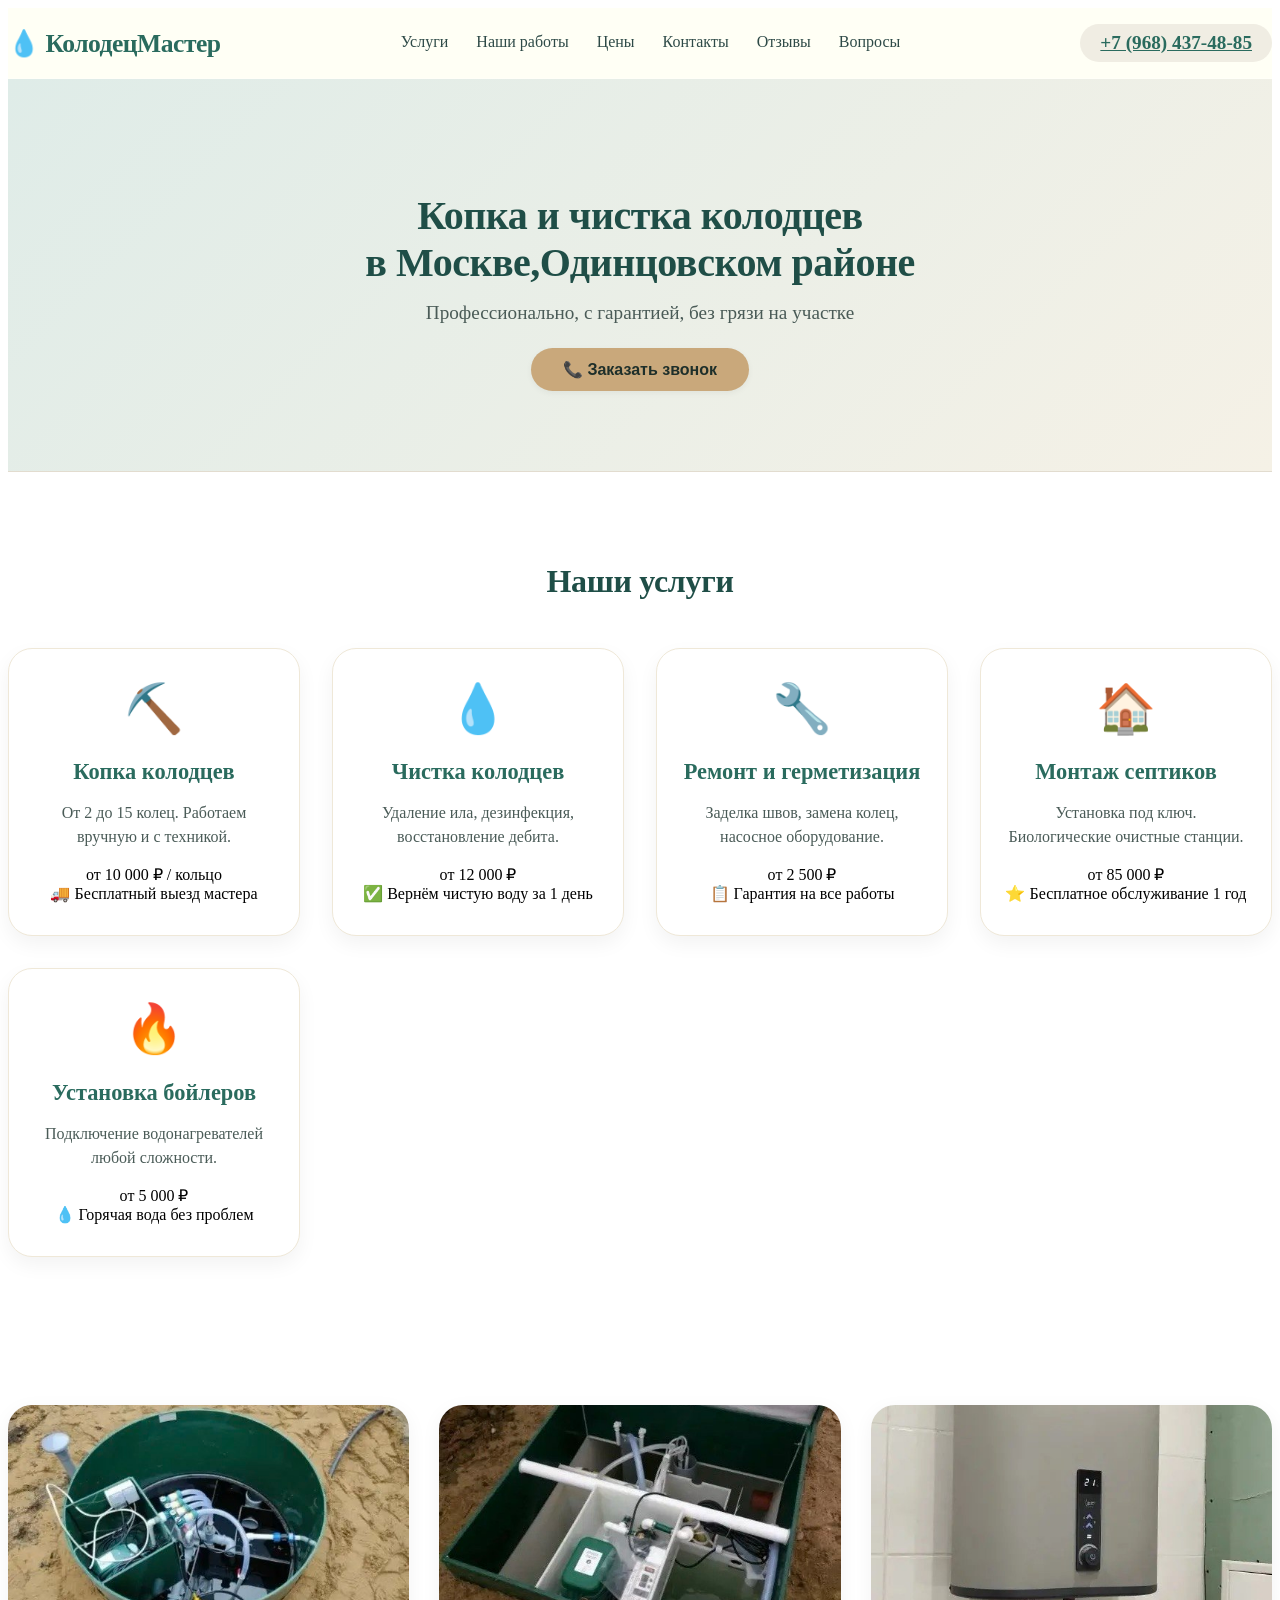
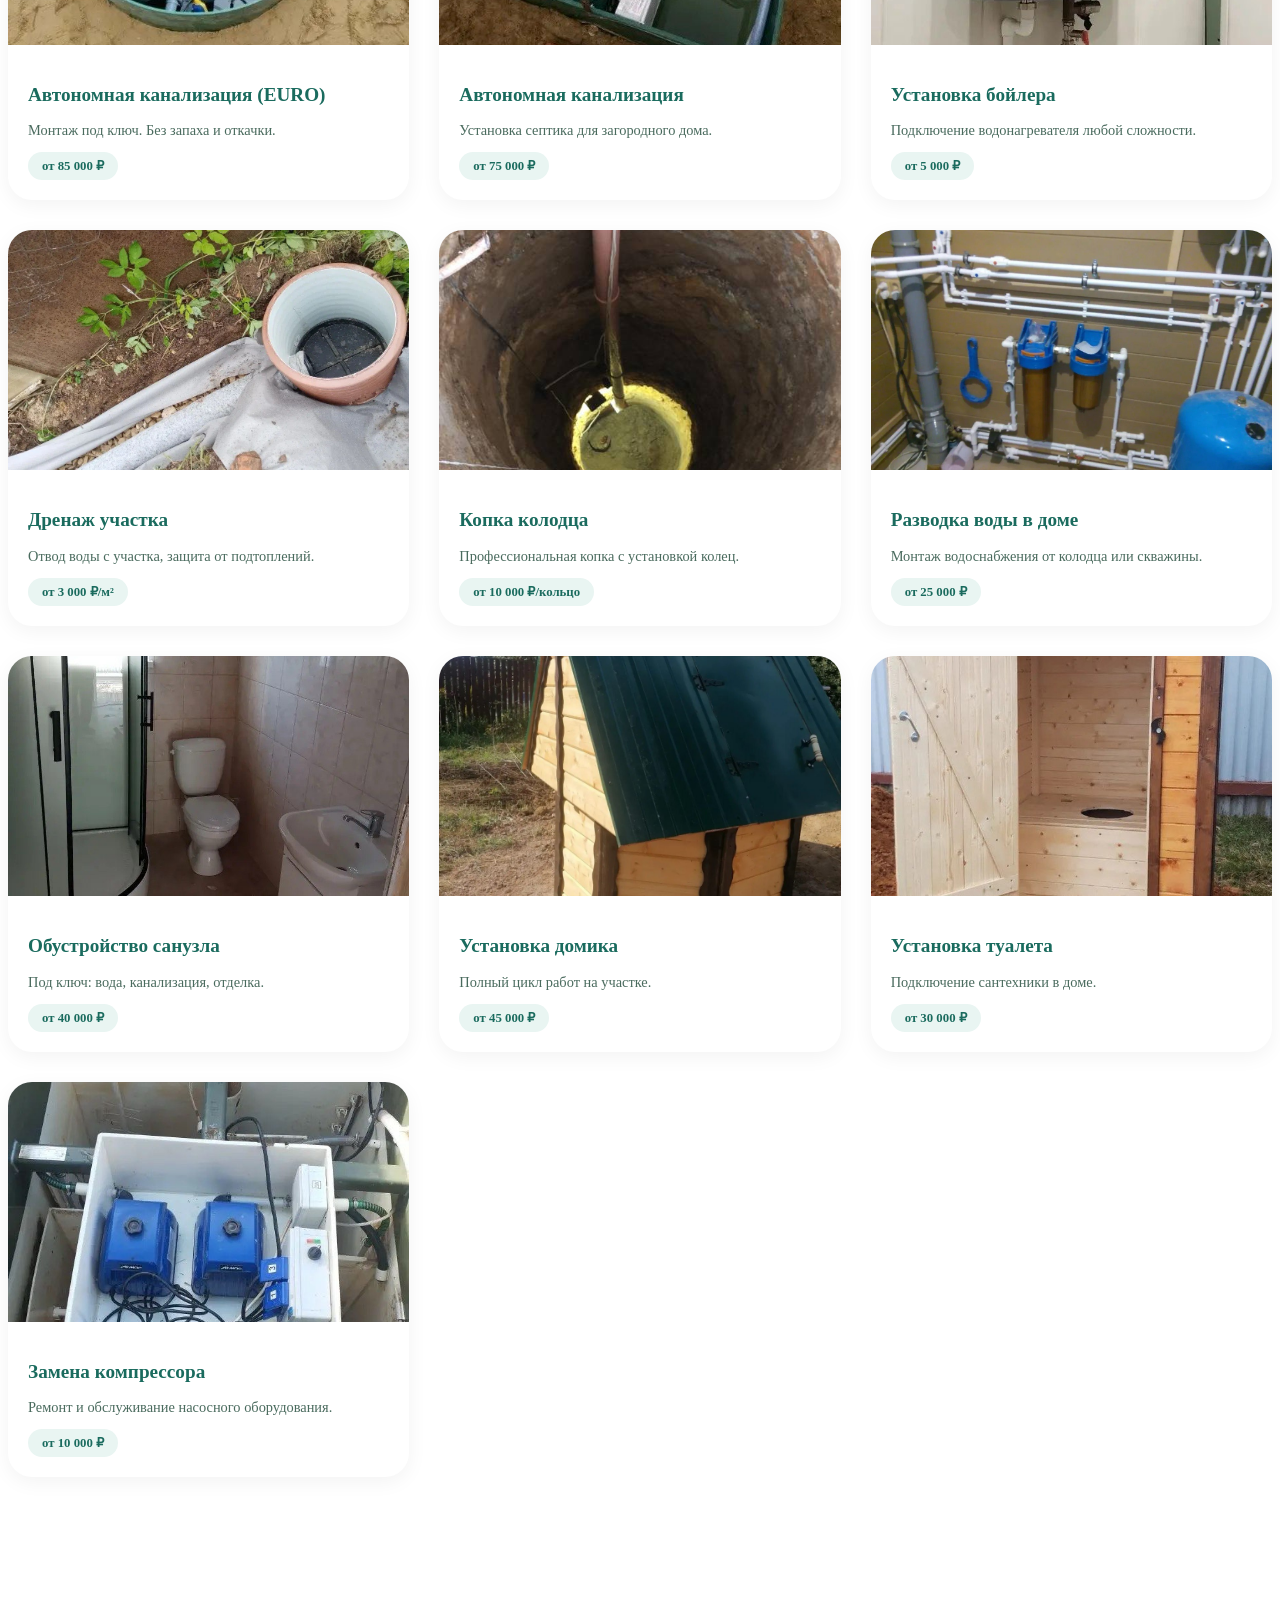
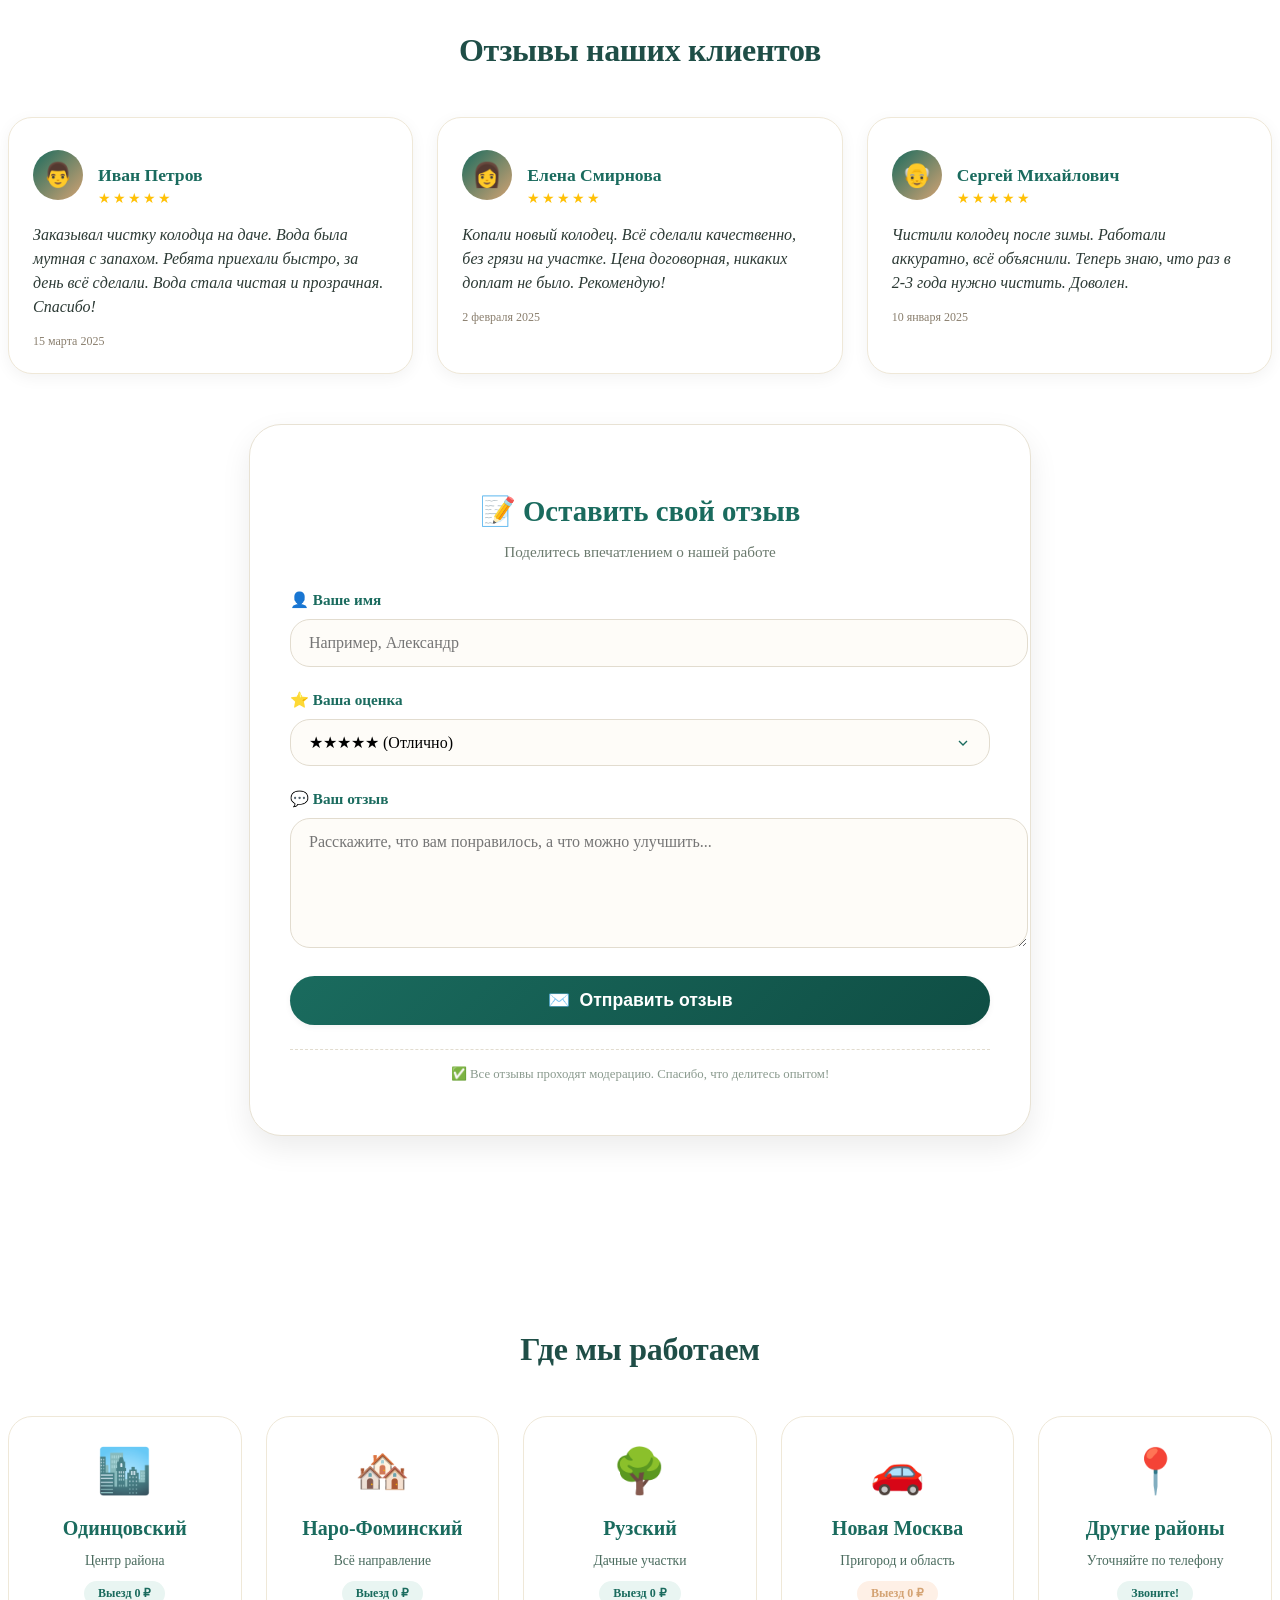
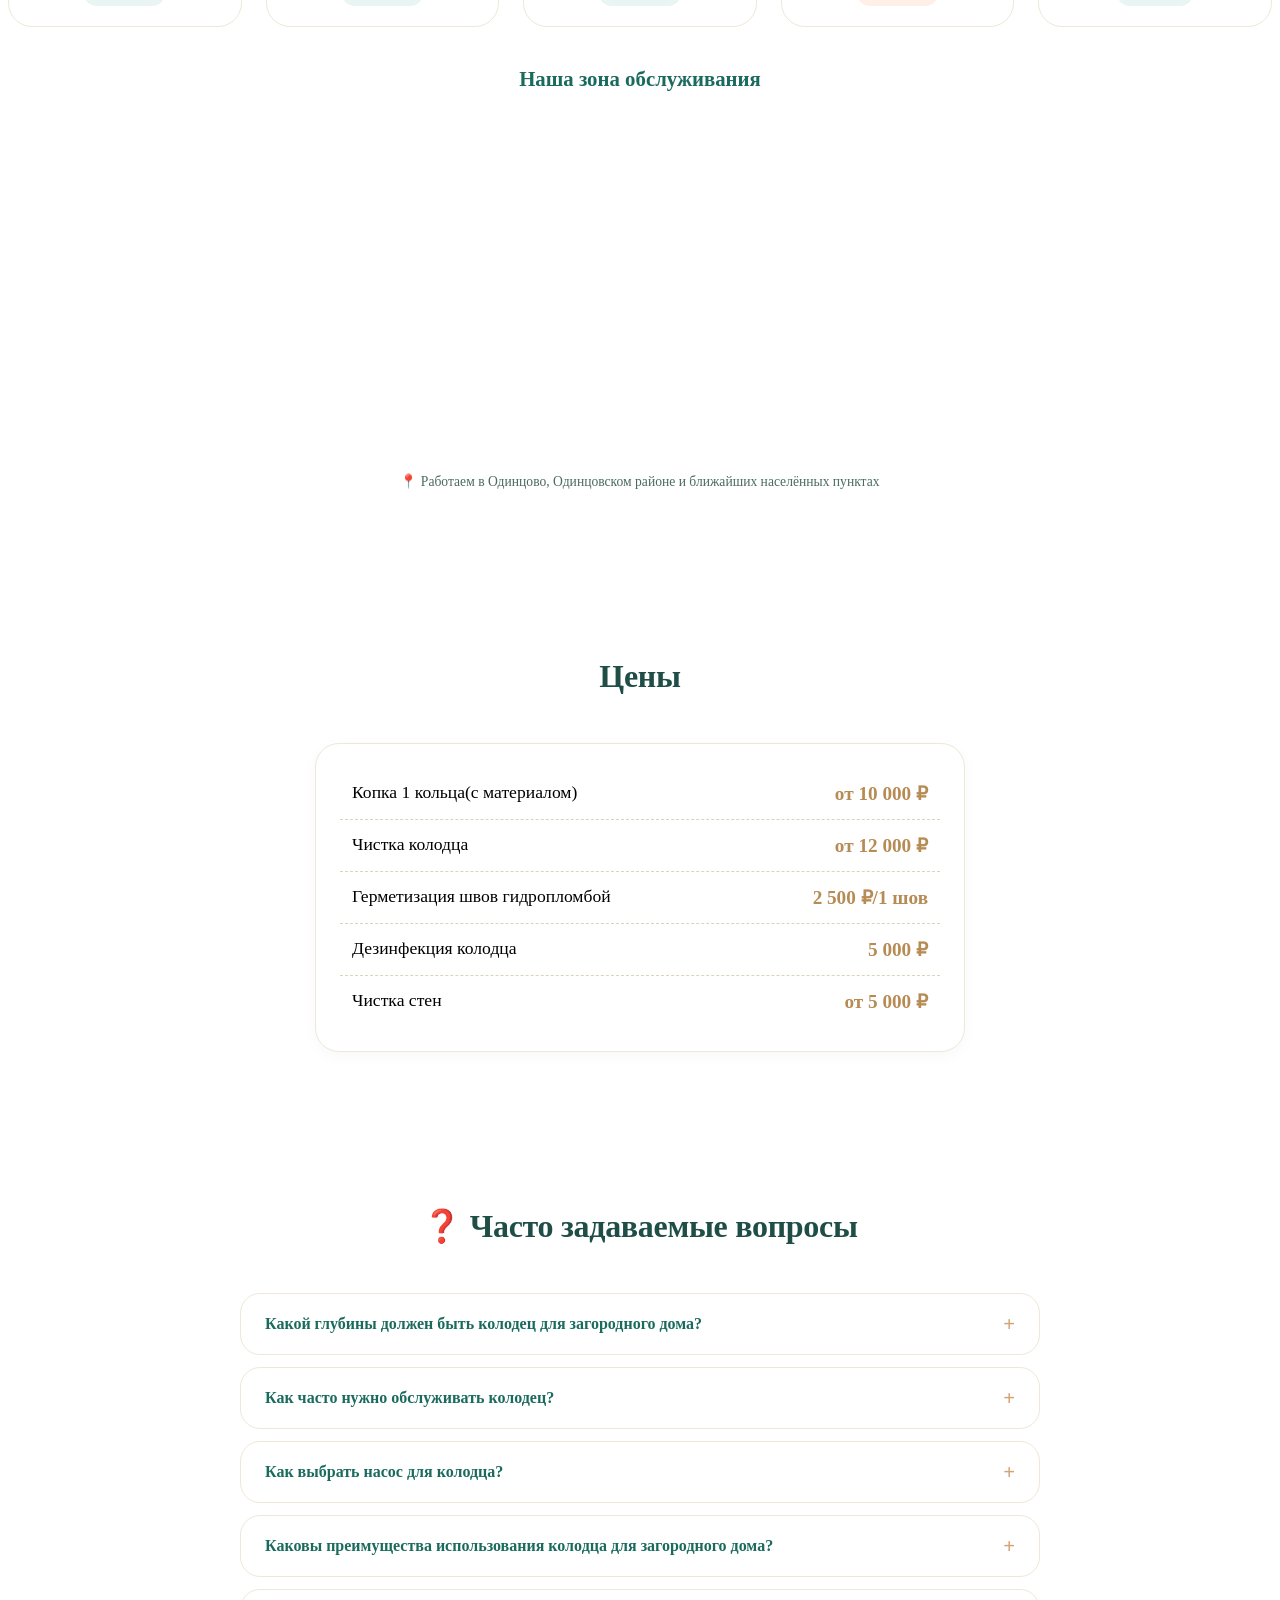
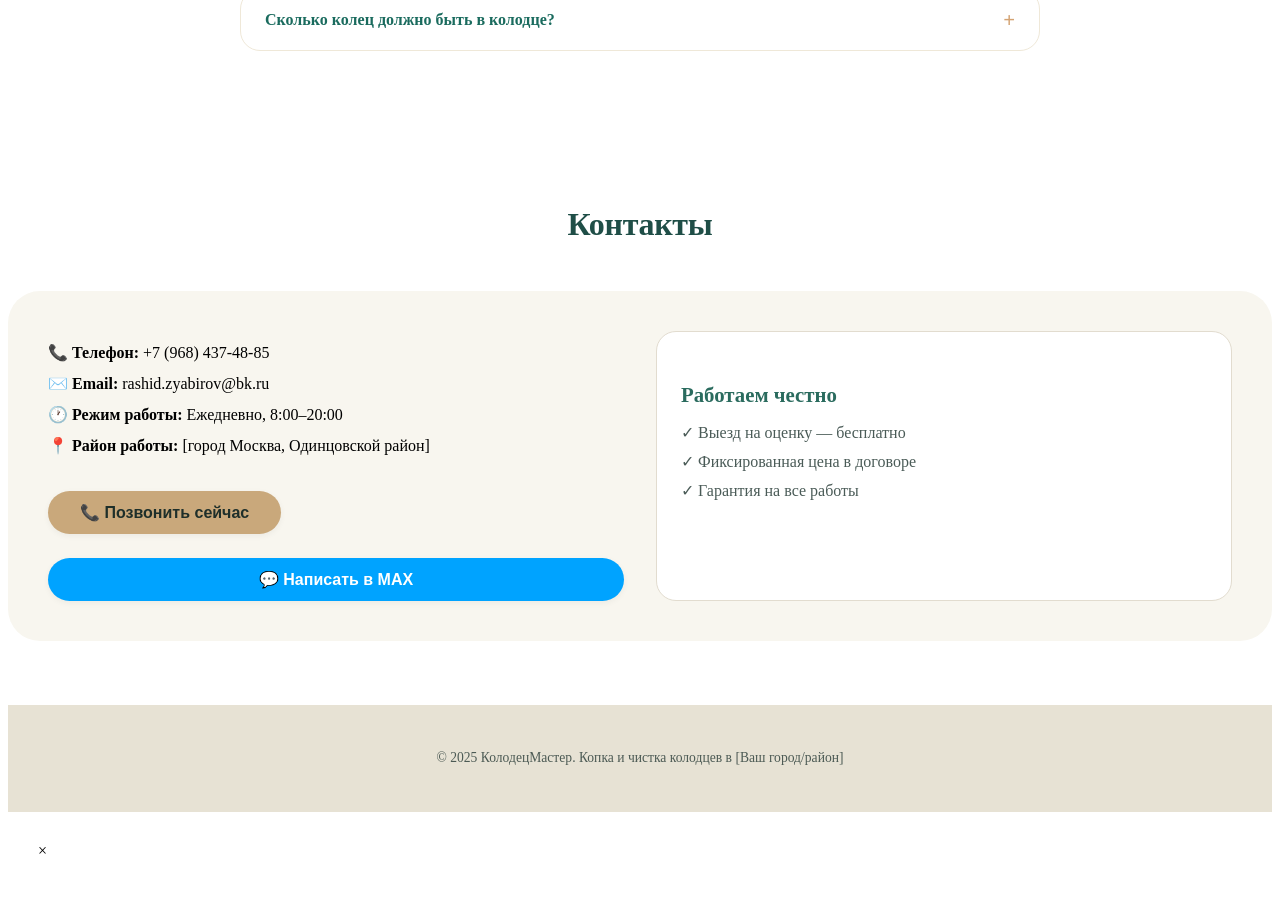
==== index.html @ cad8496d "Update index.html" ====
<!DOCTYPE html>
<html lang="ru">
<head>
    <meta charset="UTF-8">
    <meta name="viewport" content="width=device-width, initial-scale=1.0, maximum-scale=5.0, user-scalable=yes">
    <title>Копка и чистка колодцев | Профессионально</title>
    <link rel="stylesheet" href="style.css">
</head>
<body>
    <header>
        <div class="container">
            <div class="logo">💧 КолодецМастер</div>
            <nav>
                <a href="#services">Услуги</a>
                <a href="#photo-gallery">Наши работы</a>
                <a href="#prices">Цены</a>
                <a href="#contacts">Контакты</a>
                <a href="#reviews">Отзывы</a>
                <a href="#faq">Вопросы</a>
            </nav>
           <a href="tel:+79684374885" class="phone">+7 (968) 437-48-85</a>
        </div>
    </header>

    <section class="hero">
        <div class="container">
            <h1>Копка и чистка колодцев <br>в Москве,Одинцовском районе</h1>
            <p>Профессионально, с гарантией, без грязи на участке</p>
            <button class="btn" onclick="callNow()">📞 Заказать звонок</button>
        </div>
    </section>

    <section id="services">
        <div class="container">
            <h2>Наши услуги</h2>
                       <div class="services-grid">
                <div class="service-card">
                    <div class="service-icon">⛏️</div>
                    <h3>Копка колодцев</h3>
                    <p>От 2 до 15 колец. Работаем вручную и с техникой.</p>
                    <div class="service-price">от 10 000 ₽ / кольцо</div>
                    <div class="service-feature">🚚 Бесплатный выезд мастера</div>
                </div>
                <div class="service-card">
                    <div class="service-icon">💧</div>
                    <h3>Чистка колодцев</h3>
                    <p>Удаление ила, дезинфекция, восстановление дебита.</p>
                    <div class="service-price">от 12 000 ₽</div>
                    <div class="service-feature">✅ Вернём чистую воду за 1 день</div>
                </div>
                <div class="service-card">
                    <div class="service-icon">🔧</div>
                    <h3>Ремонт и герметизация</h3>
                    <p>Заделка швов, замена колец, насосное оборудование.</p>
                    <div class="service-price">от 2 500 ₽</div>
                    <div class="service-feature">📋 Гарантия на все работы</div>
                </div>
                <div class="service-card">
                    <div class="service-icon">🏠</div>
                    <h3>Монтаж септиков</h3>
                    <p>Установка под ключ. Биологические очистные станции.</p>
                    <div class="service-price">от 85 000 ₽</div>
                    <div class="service-feature">⭐ Бесплатное обслуживание 1 год</div>
                </div>
                <div class="service-card">
                    <div class="service-icon">🔥</div>
                    <h3>Установка бойлеров</h3>
                    <p>Подключение водонагревателей любой сложности.</p>
                    <div class="service-price">от 5 000 ₽</div>
                    <div class="service-feature">💧 Горячая вода без проблем</div>
                </div>
            </div>
    </section>
          <section id="photo-gallery">
                      <div class="photo-gallery">
                <div class="photo-card">
                    <div class="photo-img">
                        <img src="avtkaneuro.jpg" alt="Автономная канализация">
                    </div>
                    <div class="photo-desc">
                        <h3>Автономная канализация (EURO)</h3>
                        <p>Монтаж под ключ. Без запаха и откачки.</p>
                        <span class="photo-price">от 85 000 ₽</span>
                    </div>
                </div>
                <div class="photo-card">
                    <div class="photo-img">
                        <img src="avtonomnayakanal.jpg" alt="Автономная канализация">
                    </div>
                    <div class="photo-desc">
                        <h3>Автономная канализация</h3>
                        <p>Установка септика для загородного дома.</p>
                        <span class="photo-price">от 75 000 ₽</span>
                    </div>
                </div>
                <div class="photo-card">
                    <div class="photo-img">
                        <img src="boiler.jpg" alt="Установка бойлера">
                    </div>
                    <div class="photo-desc">
                        <h3>Установка бойлера</h3>
                        <p>Подключение водонагревателя любой сложности.</p>
                        <span class="photo-price">от 5 000 ₽</span>
                    </div>
                </div>
                <div class="photo-card">
                    <div class="photo-img">
                        <img src="drizhsisuch.jpg" alt="Дренаж участка">
                    </div>
                    <div class="photo-desc">
                        <h3>Дренаж участка</h3>
                        <p>Отвод воды с участка, защита от подтоплений.</p>
                        <span class="photo-price">от 3 000 ₽/м²</span>
                    </div>
                </div>
                <div class="photo-card">
                    <div class="photo-img">
                        <img src="kopkakol.jpg" alt="Копка колодца">
                    </div>
                    <div class="photo-desc">
                        <h3>Копка колодца</h3>
                        <p>Профессиональная копка с установкой колец.</p>
                        <span class="photo-price">от 10 000 ₽/кольцо</span>
                    </div>
                </div>
                <div class="photo-card">
                    <div class="photo-img">
                        <img src="razvodka.jpg" alt="Разводка воды в доме">
                    </div>
                    <div class="photo-desc">
                        <h3>Разводка воды в доме</h3>
                        <p>Монтаж водоснабжения от колодца или скважины.</p>
                        <span class="photo-price">от 25 000 ₽</span>
                    </div>
                </div>
                <div class="photo-card">
                    <div class="photo-img">
                        <img src="sanuzel.jpg" alt="Обустройство санузла">
                    </div>
                    <div class="photo-desc">
                        <h3>Обустройство санузла</h3>
                        <p>Под ключ: вода, канализация, отделка.</p>
                        <span class="photo-price">от 40 000 ₽</span>
                    </div>
                </div>
                <div class="photo-card">
                    <div class="photo-img">
                        <img src="ustdostdomkol.jpg" alt="Установка домика">
                    </div>
                    <div class="photo-desc">
                        <h3>Установка домика</h3>
                        <p>Полный цикл работ на участке.</p>
                        <span class="photo-price">от 45 000 ₽</span>
                    </div>
                </div>
                <div class="photo-card">
                    <div class="photo-img">
                        <img src="ustonovkatul.jpg" alt="Установка туалета">
                    </div>
                    <div class="photo-desc">
                        <h3>Установка туалета</h3>
                        <p>Подключение сантехники в доме.</p>
                        <span class="photo-price">от 30 000 ₽</span>
                    </div>
                </div>
                <div class="photo-card">
                    <div class="photo-img">
                        <img src="zamenakomp.jpg" alt="Замена компрессора">
                    </div>
                    <div class="photo-desc">
                        <h3>Замена компрессора</h3>
                        <p>Ремонт и обслуживание насосного оборудования.</p>
                        <span class="photo-price">от 10 000 ₽</span>
                    </div>
                </div>
            </div>
        </section>
        <section id="reviews">
        <div class="container">
            <h2>Отзывы наших клиентов</h2>
            
            <!-- Список отзывов -->
            <div class="reviews-grid" id="reviewsList">
                <!-- Примеры отзывов (можно удалить или оставить) -->
                <div class="review-card">
                    <div class="review-header">
                        <div class="review-avatar">👨</div>
                        <div class="review-info">
                            <h4>Иван Петров</h4>
                            <div class="review-rating">★★★★★</div>
                        </div>
                    </div>
                    <p class="review-text">Заказывал чистку колодца на даче. Вода была мутная с запахом. Ребята приехали быстро, за день всё сделали. Вода стала чистая и прозрачная. Спасибо!</p>
                    <span class="review-date">15 марта 2025</span>
                </div>
                
                <div class="review-card">
                    <div class="review-header">
                        <div class="review-avatar">👩</div>
                        <div class="review-info">
                            <h4>Елена Смирнова</h4>
                            <div class="review-rating">★★★★★</div>
                        </div>
                    </div>
                    <p class="review-text">Копали новый колодец. Всё сделали качественно, без грязи на участке. Цена договорная, никаких доплат не было. Рекомендую!</p>
                    <span class="review-date">2 февраля 2025</span>
                </div>
                
                <div class="review-card">
                    <div class="review-header">
                        <div class="review-avatar">👴</div>
                        <div class="review-info">
                            <h4>Сергей Михайлович</h4>
                            <div class="review-rating">★★★★★</div>
                        </div>
                    </div>
                    <p class="review-text">Чистили колодец после зимы. Работали аккуратно, всё объяснили. Теперь знаю, что раз в 2-3 года нужно чистить. Доволен.</p>
                    <span class="review-date">10 января 2025</span>
                </div>
            </div>
                       <!-- Улучшенная форма отзывов -->
            <div class="review-form-container">
                <h3>📝 Оставить свой отзыв</h3>
                <p class="form-subtitle">Поделитесь впечатлением о нашей работе</p>
                
                <form action="https://formspree.io/f/xykvprkg" method="POST">
                    <input type="hidden" name="_subject" value="Новый отзыв о компании">
                    <input type="hidden" name="_captcha" value="true">
                    
                    <div class="form-group">
                        <label>👤 Ваше имя</label>
                        <input type="text" name="Имя" placeholder="Например, Александр" required>
                    </div>
                    
                    <div class="form-group">
                        <label>⭐ Ваша оценка</label>
                        <div class="rating-select">
                            <select name="Оценка" required>
                                <option value="5">★★★★★ (Отлично)</option>
                                <option value="4">★★★★☆ (Хорошо)</option>
                                <option value="3">★★★☆☆ (Нормально)</option>
                                <option value="2">★★☆☆☆ (Плохо)</option>
                                <option value="1">★☆☆☆☆ (Ужасно)</option>
                            </select>
                        </div>
                    </div>
                    
                    <div class="form-group">
                        <label>💬 Ваш отзыв</label>
                        <textarea name="Отзыв" rows="4" placeholder="Расскажите, что вам понравилось, а что можно улучшить..." required></textarea>
                    </div>
                    
                    <button type="submit" class="btn submit-btn">
                        <span>✉️</span> Отправить отзыв
                    </button>
                </form>
                <p class="review-note">✅ Все отзывы проходят модерацию. Спасибо, что делитесь опытом!</p>
            </div>
    </section>
     <section id="area">
        <div class="container">
            <h2>Где мы работаем</h2>
            <div class="area-grid">
                <div class="area-card">
                    <div class="area-icon">🏙️</div>
                    <h3>Одинцовский</h3>
                    <p>Центр района</p>
                    <span class="area-badge">Выезд 0 ₽</span>
                </div>
                <div class="area-card">
                    <div class="area-icon">🏘️</div>
                    <h3>Наро-Фоминский</h3>
                    <p>Всё направление</p>
                    <span class="area-badge">Выезд 0 ₽</span>
                </div>
                <div class="area-card">
                    <div class="area-icon">🌳</div>
                    <h3>Рузский</h3>
                    <p>Дачные участки</p>
                    <span class="area-badge">Выезд 0 ₽</span>
                </div>
                <div class="area-card">
                    <div class="area-icon">🚗</div>
                    <h3>Новая Москва</h3>
                    <p>Пригород и область</p>
                    <span class="area-badge distance">Выезд 0 ₽</span>
                </div>
                <div class="area-card">
                    <div class="area-icon">📍</div>
                    <h3>Другие районы</h3>
                    <p>Уточняйте по телефону</p>
                    <span class="area-badge">Звоните!</span>
                </div>
            </div>
        </div>
              <div class="map-container">
            <h3 class="map-title">Наша зона обслуживания</h3>
            <div class="map-wrapper">
                <iframe 
                    src="https://yandex.ru/map-widget/v1/?ll=37.2639,55.6789&z=11&pt=37.2639,55.6789,pm2rdm"
                    width="100%" 
                    height="350" 
                    frameborder="0"
                    style="border-radius:20px;">
                </iframe>
            </div>
            <p class="map-note">📍 Работаем в Одинцово, Одинцовском районе и ближайших населённых пунктах</p>
        </div>
    </section>
    <section id="prices">
        <div class="container">
            <h2>Цены</h2>
            <div class="price-list">
                <div class="price-item">Копка 1 кольца(с материалом) <span>от 10 000 ₽</span></div>
                <div class="price-item">Чистка колодца <span>от 12 000 ₽</span></div>
                <div class="price-item">Герметизация швов гидропломбой <span> 2 500 ₽/1 шов</span></div>
                <div class="price-item">Дезинфекция колодца <span> 5 000 ₽</span></div>
                <div class="price-item">Чистка стен <span>от 5 000 ₽</span></div>
            </div>
        </div>
    </section>
        <section id="faq">
        <div class="container">
            <h2>❓ Часто задаваемые вопросы</h2>
            <div class="faq-list">
                <div class="faq-item">
                    <div class="faq-question">
                        <span>Какой глубины должен быть колодец для загородного дома?</span>
                        <span class="faq-toggle">+</span>
                    </div>
                    <div class="faq-answer">
                        <p>Оптимальная глубина колодца для загородного дома — от 8 до 15 бетонных колец. Всё зависит от уровня грунтовых вод в вашем районе. Мастер бесплатно приедет и определит точную глубину.</p>
                    </div>
                </div>
                <div class="faq-item">
                    <div class="faq-question">
                        <span>Как часто нужно обслуживать колодец?</span>
                        <span class="faq-toggle">+</span>
                    </div>
                    <div class="faq-answer">
                        <p>Рекомендуется проводить профилактическую чистку каждые 2-3 года. Но если вода стала мутной или появился неприятный запах — не ждите, вызывайте мастера сразу.</p>
                    </div>
                </div>
                <div class="faq-item">
                    <div class="faq-question">
                        <span>Как выбрать насос для колодца?</span>
                        <span class="faq-toggle">+</span>
                    </div>
                    <div class="faq-answer">
                        <p>Выбор насоса зависит от глубины колодца, расстояния до дома и количества точек водозабора. Мы поможем подобрать оптимальный вариант под ваш бюджет.</p>
                    </div>
                </div>
                <div class="faq-item">
                    <div class="faq-question">
                        <span>Каковы преимущества использования колодца для загородного дома?</span>
                        <span class="faq-toggle">+</span>
                    </div>
                    <div class="faq-answer">
                        <p>Колодец даёт доступ к чистой природной воде, не зависит от центрального водоснабжения, не требует счетчиков и не отключается при авариях на магистралях.</p>
                    </div>
                </div>
                <div class="faq-item">
                    <div class="faq-question">
                        <span>Сколько колец должно быть в колодце?</span>
                        <span class="faq-toggle">+</span>
                    </div>
                    <div class="faq-answer">
                        <p>Количество колец зависит от глубины колодца. Чаще всего устанавливают от 5 до 15 колец. Точное количество определяем после выезда мастера на участок.</p>
                    </div>
                </div>
            </div>
        </div>
    </section>

    <section id="contacts">
        <div class="container">
            <h2>Контакты</h2>
            <div class="contacts-grid">
                <div>
                    <p><strong>📞 Телефон:</strong> +7 (968) 437-48-85</p>
                    <p><strong>✉️ Email:</strong> rashid.zyabirov@bk.ru</p>
                    <p><strong>🕐 Режим работы:</strong> Ежедневно, 8:00–20:00</p>
                    <p><strong>📍 Район работы:</strong> [город Москва, Одинцовской район]</p>
                    <button class="btn" onclick="location.href='tel:+79684374885'">📞 Позвонить сейчас</button>
                  <button class="btn max-btn" onclick="window.open('https://max.ru/u/f9LHodD0cOKrh06BCFjhGMnUNa-4eDgvpVwZsdHexJ_9FWTyZ3ghPgQd-PA', '_blank')">💬 Написать в MAX</button>
                </div>
                <div class="info-card">
                    <h4>Работаем честно</h4>
                    <p>✓ Выезд на оценку — бесплатно</p>
                    <p>✓ Фиксированная цена в договоре</p>
                    <p>✓ Гарантия на все работы</p>
                </div>
            </div>
        </div>
    </section>

    <footer>
        <div class="container">
            <p>© 2025 КолодецМастер. Копка и чистка колодцев в [Ваш город/район]</p>
        </div>
    </footer>

    <script>
        function callNow() {
            alert('Спасибо за заявку! Мы перезвоним вам в течение 15 минут.');
            // Замените на реальный номер:
            // window.location.href = 'tel:+79048543290';
        }
    </script>
        <script>
        // Загрузка отзывов из localStorage при открытии страницы
        function loadReviews() {
            const savedReviews = localStorage.getItem('userReviews');
            if (savedReviews) {
                const reviews = JSON.parse(savedReviews);
                const reviewsGrid = document.getElementById('reviewsList');
                // Добавляем пользовательские отзывы в начало списка
                reviews.forEach(review => {
                    const reviewCard = createReviewCard(review.name, review.rating, review.text, review.date);
                    reviewsGrid.insertBefore(reviewCard, reviewsGrid.firstChild);
                });
            }
        }
        
        // Создание карточки отзыва
        function createReviewCard(name, rating, text, date) {
            const avatars = ['👨', '👩', '👴', '👵', '🧑', '👨‍🦱', '👩‍🦰'];
            const randomAvatar = avatars[Math.floor(Math.random() * avatars.length)];
            const stars = '★'.repeat(rating) + '☆'.repeat(5 - rating);
            
            const card = document.createElement('div');
            card.className = 'review-card';
            card.innerHTML = `
                <div class="review-header">
                    <div class="review-avatar">${randomAvatar}</div>
                    <div class="review-info">
                        <h4>${escapeHtml(name)}</h4>
                        <div class="review-rating">${stars}</div>
                    </div>
                </div>
                <p class="review-text">${escapeHtml(text)}</p>
                <span class="review-date">${date}</span>
            `;
            return card;
        }
        
        // Защита от XSS
        function escapeHtml(str) {
            if (!str) return '';
            return str
                .replace(/&/g, '&amp;')
                .replace(/</g, '&lt;')
                .replace(/>/g, '&gt;')
                .replace(/"/g, '&quot;')
                .replace(/'/g, '&#39;');
        }
        
        // Обработка отправки отзыва
        const reviewForm = document.getElementById('reviewForm');
        if (reviewForm) {
            reviewForm.addEventListener('submit', function(e) {
                e.preventDefault();
                
                const name = document.getElementById('reviewName').value.trim();
                const rating = parseInt(document.getElementById('reviewRating').value);
                const text = document.getElementById('reviewText').value.trim();
                
                if (!name || !text) {
                    alert('Пожалуйста, заполните имя и текст отзыва');
                    return;
                }
                
                const today = new Date();
                const date = `${today.getDate()} ${today.toLocaleString('ru', {month: 'long'})} ${today.getFullYear()}`;
                
                // Создаём новый отзыв
                const newReview = { name, rating, text, date };
                
                // Сохраняем в localStorage
                let savedReviews = localStorage.getItem('userReviews');
                let reviews = savedReviews ? JSON.parse(savedReviews) : [];
                reviews.unshift(newReview); // Добавляем в начало
                localStorage.setItem('userReviews', JSON.stringify(reviews));
                
                // Добавляем на страницу
                const reviewsGrid = document.getElementById('reviewsList');
                const reviewCard = createReviewCard(name, rating, text, date);
                reviewsGrid.insertBefore(reviewCard, reviewsGrid.firstChild);
                
                // Очищаем форму
                reviewForm.reset();
                document.getElementById('reviewRating').value = '5';
                
                alert('Спасибо за отзыв! Он появится на сайте после модерации.');
            });
        }
        
        // Загружаем отзывы при открытии
        loadReviews();
    </script>
        <script>
        const form = document.getElementById('feedbackForm');
        if (form) {
            form.addEventListener('submit', function(e) {
                e.preventDefault();
                
                const name = document.getElementById('fbName').value;
                const rating = document.getElementById('fbRating').value;
                const text = document.getElementById('fbText').value;
                
                const stars = '★'.repeat(rating) + '☆'.repeat(5 - rating);
                
                // Сообщение для клиента
                alert(`Спасибо, ${name}! Ваш отзыв отправлен на модерацию.`);
                
                // Очищаем форму
                form.reset();
                
                // Здесь можно настроить реальную отправку на почту
                // Для этого зарегистрируйтесь на formspree.io и получите ссылку
            });
        }
    </script>
        <script>
        // FAQ: раскрытие ответов
        const faqItems = document.querySelectorAll('.faq-item');
        faqItems.forEach(item => {
            const question = item.querySelector('.faq-question');
            question.addEventListener('click', () => {
                item.classList.toggle('active');
            });
        });
    </script>
        <!-- Модальные окна для статей -->
    <div id="articleModal" class="modal">
        <div class="modal-content blog-modal">
            <span class="close">&times;</span>
            <div id="articleContent"></div>
        </div>
    </div>
        <script>
        // Содержание статей
        const articles = {
            'article1': {
                title: 'Какой колодец выбрать для загородного дома?',
                content: '<p>При выборе колодца для загородного дома важно учитывать несколько факторов:</p><ul><li>Глубина грунтовых вод — от 8 до 15 колец</li><li>Тип грунта — песок, глина, суглинок</li><li>Количество жильцов — объём воды в сутки</li></ul><p>Шахтные колодцы подходят для большинства участков. Они проще в обслуживании и дают хороший доступ воды. Трубчатые (абиссинские) колодцы подходят для песчаных грунтов.</p><p><strong>✅ Совет:</strong> Закажите выезд мастера — он определит оптимальную глубину и тип колодца бесплатно.</p>'
            },
            'article2': {
                title: 'Как понять, что колодец пора чистить?',
                content: '<p>Вот признаки, что колодцу нужна чистка:</p><ul><li>💧 Вода стала мутной или с желтизной</li><li>👃 Появился неприятный запах (сероводород, болото)</li><li>🐸 В воде видны водоросли или мелкие частицы</li><li>📉 Снизился уровень воды</li></ul><p>Чистку рекомендуется проводить каждые 2-3 года. Но при первых признаках лучше не ждать — запущенный колодец сложнее восстанавливать.</p><p><strong>✅ Акция:</strong> При заказе чистки в этом месяце — скидка 10%.</p>'
            },
            'article3': {
                title: 'Септик для дачи: какой лучше?',
                content: '<p>Сравнение популярных типов септиков:</p><ul><li>🏠 <strong>Накопительный</strong> — дёшево, но требует откачки каждые 2-4 недели</li><li>💧 <strong>Биологический</strong> — чистит воду на 95%, откачка раз в год</li><li>⚡ <strong>Станция глубокой очистки</strong> — вода пригодна для полива, самый современный вариант</li></ul><p>Для дачи с сезонным проживанием подойдёт биологический септик. Для постоянного дома — станция глубокой очистки.</p><p><strong>✅ Монтаж под ключ:</strong> Приедем, установим, подключим за 1 день.</p>'
            },
            'article4': {
                title: 'Как выбрать бойлер для загородного дома?',
                content: '<p>Основные параметры выбора бойлера:</p><ul><li>📊 <strong>Объём</strong> — 50-80 л для семьи из 2-3 человек, 100-150 л для 4-5 человек</li><li>⚡ <strong>Мощность</strong> — 1.5-2 кВт для накопительного, 5-8 кВт для проточного</li><li>🔧 <strong>Тип нагрева</strong> — сухой ТЭН (долговечнее) или мокрый (дешевле)</li></ul><p>Для загородного дома лучше брать накопительный бойлер с баком 80-100 литров — воды хватит на душ и мытьё посуды.</p><p><strong>✅ Гарантия:</strong> Установка с гарантией 1 год. Бесплатный выезд на замер.</p>'
            }
        };

        // Открытие модального окна
        const modal = document.getElementById('articleModal');
        const articleContent = document.getElementById('articleContent');
        
        document.querySelectorAll('.blog-card .read-more').forEach((link, index) => {
            link.addEventListener('click', function(e) {
                e.preventDefault();
                const articleKey = `article${index + 1}`;
                const article = articles[articleKey];
                if (article) {
                    articleContent.innerHTML = `
                        <h2 style="color: #1a6b5e; margin-bottom: 20px;">${article.title}</h2>
                        ${article.content}
                        <p style="margin-top: 20px;"><a href="tel:+79048543290" class="btn" style="background: #1a6b5e; color: white; text-decoration: none;">📞 Получить консультацию</a></p>
                    `;
                    modal.style.display = 'block';
                }
            });
        });

        // Закрытие модального окна
        document.querySelector('#articleModal .close').onclick = function() {
            modal.style.display = 'none';
        };
        window.onclick = function(event) {
            if (event.target == modal) {
                modal.style.display = 'none';
            }
        };
    </script>
        <script>
            <script>
        // Модальное окно
        const modal = document.getElementById('articleModal');
        const articleContent = document.getElementById('articleContent');
        const closeBtn = document.querySelector('.close');
        
        // Тексты статей
        const articles = {
            1: '<h2 style="color:#1a6b5e;">Какой колодец выбрать для загородного дома?</h2><p>Оптимальная глубина — от 8 до 15 бетонных колец. Уровень грунтовых вод определяет мастер при бесплатном выезде.</p><p><strong>✅ Совет:</strong> Не экономьте на гидроизоляции швов — это продлит срок службы колодца.</p><p style="margin-top:20px;"><a href="tel:+79048543290" class="btn" style="background:#1a6b5e; color:white; text-decoration:none; padding:10px 20px; border-radius:40px;">📞 Бесплатная консультация</a></p>',
            2: '<h2 style="color:#1a6b5e;">Как понять, что колодец пора чистить?</h2><p>Признаки: мутная вода, неприятный запах сероводорода, снижение уровня воды, появление водорослей на стенках.</p><p>Чистку рекомендуется проводить каждые 2-3 года. При первых признаках не ждите — запущенный колодец сложнее восстанавливать.</p><p style="margin-top:20px;"><a href="tel:+79048543290" class="btn" style="background:#1a6b5e; color:white; text-decoration:none; padding:10px 20px; border-radius:40px;">📞 Записаться на чистку</a></p>',
            3: '<h2 style="color:#1a6b5e;">Септик для дачи: какой лучше?</h2><p>Для сезонного проживания (дача) подойдёт биологический септик с откачкой раз в год. Для постоянного дома — станция глубокой очистки, вода пригодна для полива.</p><p><strong>✅ Монтаж под ключ за 1 день. Гарантия на все работы.</strong></p><p style="margin-top:20px;"><a href="tel:+79048543290" class="btn" style="background:#1a6b5e; color:white; text-decoration:none; padding:10px 20px; border-radius:40px;">📞 Рассчитать стоимость</a></p>',
            4: '<h2 style="color:#1a6b5e;">Как выбрать бойлер для загородного дома?</h2><p>Для семьи из 3-4 человек подойдёт бойлер объёмом 80-100 литров. Важно: накопительный бойлер экономичнее, проточный — компактнее.</p><p>Установка с гарантией 1 год. Бесплатный выезд мастера для замера.</p><p style="margin-top:20px;"><a href="tel:+79048543290" class="btn" style="background:#1a6b5e; color:white; text-decoration:none; padding:10px 20px; border-radius:40px;">📞 Вызвать мастера</a></p>'
        };
        
        // Открытие статьи при клике на карточку
        document.querySelectorAll('.blog-card').forEach(card => {
            const btn = card.querySelector('.read-more-btn');
            const articleId = card.getAttribute('data-article');
            
            btn.onclick = function(e) {
                e.stopPropagation();
                articleContent.innerHTML = articles[articleId];
                modal.style.display = 'block';
            };
        });
        
        // Закрытие
        closeBtn.onclick = function() {
            modal.style.display = 'none';
        };
        window.onclick = function(event) {
            if (event.target == modal) {
                modal.style.display = 'none';
            }
        };
    </script>
</body>
</html>
---- style.css ----
/* {
    margin: 0;
    padding: 0;
    box-sizing: border-box;
}

body {
    font-family: -apple-system, BlinkMacSystemFont, 'Segoe UI', Roboto, 'Helvetica Neue', sans-serif;
    line-height: 1.5;
    color: #1e2f32;
    background: #fefcf5;
}

.container {
    max-width: 1200px;
    margin: 0 auto;
    padding: 0 24px;
}

/* Шапка — закреплённая (работает на всех телефонах) */
header {
    background: rgba(255, 255, 245, 0.95);
    backdrop-filter: blur(12px);
    border-bottom: 1px solid rgba(255, 255, 255, 0.3);
    padding: 16px 0;
    position: -webkit-sticky;  /* для Safari на iPhone */
    position: sticky;
    top: 0;
    z-index: 1000;
    width: 100%;
}
header .container {
    display: flex;
    justify-content: space-between;
    align-items: center;
    flex-wrap: wrap;
    gap: 16px;
}

.logo {
    font-size: 1.6rem;
    font-weight: 700;
    color: #2a6b5e;
    letter-spacing: -0.5px;
}

nav {
    display: flex;
    gap: 28px;
    flex-wrap: wrap;
}

nav a {
    color: #2e4a47;
    text-decoration: none;
    font-weight: 500;
    transition: 0.2s;
    padding: 8px 0;
    border-bottom: 2px solid transparent;
}

nav a:hover {
    border-bottom-color: #c9a87b;
    color: #1a4e45;
}

.phone {
    font-size: 1.2rem;
    font-weight: 600;
    background: #f0ede3;
    padding: 8px 20px;
    border-radius: 40px;
    color: #2a6b5e;
}

/* Герой-секция */
.hero {
    background: linear-gradient(135deg, #dfece8 0%, #f5f1e6 100%);
    padding: 80px 0;
    text-align: center;
    border-bottom: 1px solid #e2dccf;
}

.hero h1 {
    font-size: 2.5rem;
    font-weight: 700;
    color: #1f4e47;
    margin-bottom: 16px;
    letter-spacing: -0.5px;
}

.hero p {
    font-size: 1.2rem;
    color: #4a5b57;
    max-width: 600px;
    margin: 0 auto;
}

.btn {
    background: #c9a87b;
    color: #1e2f2a;
    border: none;
    padding: 12px 32px;
    font-size: 1rem;
    font-weight: 600;
    border-radius: 48px;
    cursor: pointer;
    transition: all 0.2s;
    margin-top: 24px;
    box-shadow: 0 2px 6px rgba(0,0,0,0.05);
}

.btn:hover {
    background: #b68b54;
    transform: translateY(-2px);
    color: white;
}

/* Секции */
section {
    padding: 64px 0;
}

h2 {
    text-align: center;
    font-size: 2rem;
    color: #1f4e47;
    margin-bottom: 48px;
    letter-spacing: -0.3px;
}

/* Карточки услуг */
.services-grid {
    display: grid;
    grid-template-columns: repeat(auto-fit, minmax(280px, 1fr));
    gap: 32px;
}

.service-card {
    background: white;
    border-radius: 24px;
    padding: 32px 24px;
    text-align: center;
    box-shadow: 0 8px 20px rgba(0,0,0,0.05);
    transition: 0.2s;
    border: 1px solid #efe8d8;
}

.service-card:hover {
    transform: translateY(-6px);
    box-shadow: 0 20px 32px rgba(0,0,0,0.1);
}

.service-icon {
    font-size: 48px;
    margin-bottom: 16px;
}

.service-card h3 {
    font-size: 1.4rem;
    color: #2a6b5e;
    margin-bottom: 12px;
}

.service-card p {
    color: #4a5b57;
    line-height: 1.5;
}

/* Галерея — три одинаковых картинки в ряд */
.gallery-grid {
    display: grid;
    grid-template-columns: repeat(3, 1fr);
    gap: 24px;
    max-width: 800px;
    margin: 0 auto;
}

.gallery-item {
    background: #eae5d8;
    border-radius: 20px;
    overflow: hidden;
    aspect-ratio: 1 / 1;
    display: flex;
    align-items: center;
    justify-content: center;
}

.gallery-item img {
    width: 100%;
    height: 100%;
    object-fit: cover;
}

.before-after {
    position: relative;
    width: 100%;
    height: 100%;
}

.badge {
    position: absolute;
    top: 12px;
    left: 12px;
    background: #c9a87b;
    color: white;
    padding: 4px 12px;
    border-radius: 20px;
    font-size: 0.8rem;
    font-weight: bold;
    z-index: 2;
}

.badge.after {
    background: #2a6b5e;
}

.gallery-note {
    text-align: center;
    margin-top: 20px;
    font-size: 0.85rem;
    color: #8a7f6e;
}
/* ===== ГДЕ МЫ РАБОТАЕМ (КАРТОЧКИ РАЙОНОВ) ===== */
.area-grid {
    display: grid;
    grid-template-columns: repeat(auto-fit, minmax(220px, 1fr));
    gap: 24px;
    margin-top: 20px;
}

.area-card {
    background: white;
    text-align: center;
    padding: 28px 16px 20px;
    border-radius: 24px;
    border: 1px solid #efe8d8;
    transition: all 0.25s ease;
    position: relative;
    overflow: hidden;
}

.area-card:hover {
    transform: translateY(-6px);
    box-shadow: 0 12px 24px rgba(0,0,0,0.08);
    border-color: #d4a373;
}

.area-icon {
    font-size: 44px;
    display: block;
    margin-bottom: 12px;
}

.area-card h3 {
    color: #1a6b5e;
    font-size: 1.25rem;
    margin-bottom: 6px;
    font-weight: 600;
}

.area-card p {
    color: #4a6b5e;
    font-size: 0.85rem;
    margin-bottom: 12px;
}

.area-badge {
    display: inline-block;
    background: #e9f5f2;
    color: #1a6b5e;
    padding: 5px 14px;
    border-radius: 40px;
    font-size: 0.75rem;
    font-weight: 600;
}

.area-badge.distance {
    background: #fef0e6;
    color: #d4a373;
}

/* На телефоне — 2 колонки */
@media (max-width: 550px) {
    .area-grid {
        grid-template-columns: repeat(2, 1fr);
        gap: 16px;
    }
    
    .area-card {
        padding: 20px 12px 16px;
    }
    
    .area-icon {
        font-size: 32px;
    }
    
    .area-card h3 {
        font-size: 1rem;
    }
}
/* ===== КАРТА (уменьшенная) ===== */
.map-container {
    margin-top: 40px;
    text-align: center;
}

.map-wrapper {
    max-width: 800px;      /* максимальная ширина карты */
    width: 90%;            /* на узких экранах — 90% */
    margin: 0 auto;        /* выравнивание по центру */
}

.map-title {
    text-align: center;
    color: #1a6b5e;
    font-size: 1.3rem;
    margin-bottom: 16px;
}

.map-note {
    text-align: center;
    font-size: 0.85rem;
    color: #4a6b5e;
    margin-top: 12px;
}
/* ===== ОТЗЫВЫ ===== */
.reviews-grid {
    display: grid;
    grid-template-columns: repeat(auto-fit, minmax(300px, 1fr));
    gap: 24px;
    margin-bottom: 50px;
}

.review-card {
    background: white;
    border-radius: 24px;
    padding: 24px;
    box-shadow: 0 4px 16px rgba(0,0,0,0.05);
    border: 1px solid #efe8d8;
    transition: transform 0.2s;
}

.review-card:hover {
    transform: translateY(-4px);
    box-shadow: 0 8px 24px rgba(0,0,0,0.1);
}

.review-header {
    display: flex;
    align-items: center;
    gap: 15px;
    margin-bottom: 16px;
}

.review-avatar {
    width: 50px;
    height: 50px;
    background: linear-gradient(135deg, #1a6b5e 0%, #d4a373 100%);
    border-radius: 50%;
    display: flex;
    align-items: center;
    justify-content: center;
    font-size: 24px;
    color: white;
}

.review-info h4 {
    color: #1a6b5e;
    font-size: 1.1rem;
    margin-bottom: 4px;
}

.review-rating {
    color: #ffc107;
    font-size: 0.9rem;
    letter-spacing: 2px;
}

.review-text {
    color: #2c3a35;
    line-height: 1.5;
    margin-bottom: 12px;
    font-style: italic;
}

.review-date {
    font-size: 0.75rem;
    color: #8a7f6e;
}

/* ===== УЛУЧШЕННАЯ ФОРМА ОТЗЫВОВ ===== */
.review-form-container {
    background: white;
    border-radius: 32px;
    padding: 40px;
    box-shadow: 0 12px 30px rgba(0, 0, 0, 0.08);
    border: 1px solid #e8e2d4;
    max-width: 700px;
    margin: 40px auto;
}

.review-form-container h3 {
    font-size: 1.8rem;
    color: #1a6b5e;
    margin-bottom: 8px;
    text-align: center;
}

.form-subtitle {
    text-align: center;
    color: #6b7a6e;
    margin-bottom: 30px;
    font-size: 0.95rem;
}

.form-group {
    margin-bottom: 24px;
}

.form-group label {
    display: block;
    font-weight: 600;
    color: #1a6b5e;
    margin-bottom: 10px;
    font-size: 0.95rem;
}

.form-group input,
.form-group select,
.form-group textarea {
    width: 100%;
    padding: 14px 18px;
    border: 1.5px solid #e2dccf;
    border-radius: 20px;
    font-size: 1rem;
    font-family: inherit;
    transition: all 0.2s ease;
    background: #fefcf8;
}

.form-group input:focus,
.form-group select:focus,
.form-group textarea:focus {
    outline: none;
    border-color: #1a6b5e;
    box-shadow: 0 0 0 3px rgba(26, 107, 94, 0.1);
    background: white;
}

.form-group textarea {
    resize: vertical;
    min-height: 100px;
}

.rating-select select {
    cursor: pointer;
    appearance: none;
    background-image: url('data:image/svg+xml;utf8,<svg xmlns="http://www.w3.org/2000/svg" width="16" height="16" viewBox="0 0 24 24" fill="none" stroke="%231a6b5e" stroke-width="2"><polyline points="6 9 12 15 18 9"></polyline></svg>');
    background-repeat: no-repeat;
    background-position: right 18px center;
}

.submit-btn {
    width: 100%;
    background: linear-gradient(135deg, #1a6b5e 0%, #0f4e44 100%);
    color: white;
    font-size: 1.1rem;
    font-weight: 600;
    padding: 14px;
    border-radius: 40px;
    transition: all 0.2s ease;
    display: flex;
    align-items: center;
    justify-content: center;
    gap: 10px;
}

.submit-btn:hover {
    transform: translateY(-3px);
    box-shadow: 0 8px 20px rgba(26, 107, 94, 0.3);
    background: linear-gradient(135deg, #0f5a4e 0%, #0a4036 100%);
}

.review-note {
    text-align: center;
    font-size: 0.8rem;
    color: #8a9a8e;
    margin-top: 24px;
    padding-top: 16px;
    border-top: 1px dashed #e2dccf;
}

/* Адаптация под телефон */
@media (max-width: 768px) {
    .review-form-container {
        padding: 24px 20px;
        margin: 30px 16px;
    }
    
    .review-form-container h3 {
        font-size: 1.5rem;
    }
    
    .form-group input,
    .form-group select,
    .form-group textarea {
        padding: 12px 14px;
    }
}
/* Адаптация */
/* ===== АДАПТАЦИЯ ПОД ТЕЛЕФОН ===== */
@media (max-width: 768px) {
    /* Шапка */
    header .container {
        flex-direction: column;
        text-align: center;
        gap: 12px;
    }
    
    .logo {
        font-size: 1.4rem;
    }
    
    nav {
        justify-content: center;
        gap: 20px;
        flex-wrap: wrap;
    }
    
    nav a {
        font-size: 0.9rem;
        padding: 6px 0;
    }
    
    .phone {
        font-size: 1rem;
        padding: 6px 16px;
    }
    
    /* Герой-секция */
    .hero {
        padding: 60px 0 50px;
    }
    
    .hero h1 {
        font-size: 1.6rem;
        line-height: 1.3;
    }
    
    .hero p {
        font-size: 0.95rem;
        padding: 0 16px;
    }
    
    .btn {
        padding: 10px 24px;
        font-size: 0.9rem;
    }
    
    /* Заголовки */
    h2 {
        font-size: 1.5rem;
        margin-bottom: 30px;
    }
    
    h2::after {
        width: 50px;
        height: 2px;
    }
    
    /* Секции */
    section {
        padding: 40px 0;
    }
    
    /* Карточки услуг */
    .services-grid {
        gap: 20px;
    }
    
    .service-card {
        padding: 24px 16px;
    }
    
    .service-icon {
        font-size: 40px;
    }
    
    .service-card h3 {
        font-size: 1.2rem;
    }
    
    .service-card p {
        font-size: 0.85rem;
    }
    
    /* Преимущества */
    .benefits-grid {
        gap: 16px;
    }
    
    .benefit {
        padding: 20px 12px;
    }
    
    .benefit-icon {
        font-size: 32px;
    }
    
    .benefit h3 {
        font-size: 1rem;
    }
    
    .benefit p {
        font-size: 0.8rem;
    }
    
    /* Счётчики */
    .stats-grid {
        gap: 20px;
        padding: 30px 20px;
        border-radius: 32px;
    }
    
    .stat-number {
        font-size: 2rem;
    }
    
    .stat-label {
        font-size: 0.8rem;
    }
    
    /* Галерея */
    .gallery-grid {
        grid-template-columns: 1fr;
        gap: 20px;
        max-width: 280px;
    }
    
    .gallery-item {
        aspect-ratio: 1 / 1;
    }
    
    /* Цены */
    .price-list {
        padding: 16px;
    }
    
    .price-item {
        font-size: 0.9rem;
        flex-wrap: wrap;
        gap: 8px;
        padding: 12px 8px;
    }
    
    .price-name {
        font-size: 0.9rem;
    }
    
    .price-item span {
        font-size: 1rem;
    }
    
    /* Где мы работаем (карточки районов) */
    .area-grid {
        grid-template-columns: repeat(2, 1fr);
        gap: 12px;
    }
    
    .area-card {
        padding: 16px 8px;
    }
    
    .area-icon {
        font-size: 28px;
    }
    
    .area-card h3 {
        font-size: 0.9rem;
    }
    
    .area-card p {
        font-size: 0.7rem;
    }
    
    .area-badge {
        font-size: 0.65rem;
        padding: 3px 10px;
    }
    
    /* Карта */
    .map-wrapper {
        width: 95%;
    }
    
    .map-wrapper iframe {
        height: 280px;
    }
    
    .map-title {
        font-size: 1.1rem;
    }
    
    .map-note {
        font-size: 0.75rem;
    }
    
    /* Контакты */
    .contacts-grid {
        grid-template-columns: 1fr;
        gap: 20px;
        padding: 24px;
    }
    
    .contacts-grid p {
        font-size: 0.9rem;
        margin: 10px 0;
    }
    
    .info-card {
        padding: 20px;
    }
    
    .info-card h4 {
        font-size: 1.1rem;
    }
    
    /* Кнопки в контактах */
    .contact-buttons {
        flex-direction: column;
        gap: 10px;
    }
    
    .contact-buttons .btn {
        width: 100%;
        text-align: center;
        font-size: 0.9rem;
    }
    
    /* Отзывы */
    .reviews-grid {
        grid-template-columns: 1fr;
        gap: 16px;
    }
    
    .review-card {
        padding: 18px;
    }
    
    .review-avatar {
        width: 40px;
        height: 40px;
        font-size: 20px;
    }
    
    .review-info h4 {
        font-size: 0.95rem;
    }
    
    .review-text {
        font-size: 0.85rem;
    }
    
    .review-form-container {
        padding: 24px 16px;
    }
    
    .review-form-container h3 {
        font-size: 1.2rem;
    }
    
    .form-row {
        grid-template-columns: 1fr;
        gap: 10px;
    }
    
    #reviewName, #reviewRating, #reviewText {
        font-size: 0.9rem;
    }
    
    /* Подвал */
    footer {
        padding: 24px 0;
        font-size: 0.7rem;
    }
    
    /* Кнопка MAX */
    .max-button-inner {
        width: 48px;
        height: 48px;
    }
    
    .max-icon {
        width: 24px;
        height: 24px;
    }
    
    .max-button {
        bottom: 20px;
        right: 20px;
    }
}
/* Цены */
.price-list {
    max-width: 600px;
    margin: 0 auto;
    background: white;
    border-radius: 24px;
    padding: 24px;
    box-shadow: 0 4px 16px rgba(0,0,0,0.03);
    border: 1px solid #efe8d8;
}

.price-item {
    display: flex;
    justify-content: space-between;
    padding: 14px 12px;
    border-bottom: 1px dashed #dbd3c0;
    font-size: 1.1rem;
}

.price-item:last-child {
    border-bottom: none;
}

.price-item span {
    font-weight: 700;
    color: #b68b54;
    font-size: 1.2rem;
}

/* Контакты */
.contacts-grid {
    display: grid;
    grid-template-columns: 1fr 1fr;
    gap: 32px;
    background: #f8f6ef;
    border-radius: 32px;
    padding: 40px;
}

.contacts-grid p {
    margin: 12px 0;
    font-size: 1rem;
}

.info-card {
    background: white;
    padding: 24px;
    border-radius: 20px;
    border: 1px solid #e2dccf;
}

.info-card h4 {
    color: #2a6b5e;
    font-size: 1.3rem;
    margin-bottom: 16px;
}

.info-card p {
    margin: 10px 0;
    color: #4a5b57;
}

/* Подвал */
footer {
    background: #e7e2d4;
    color: #4c5a54;
    text-align: center;
    padding: 32px 0;
    font-size: 0.85rem;
}

/* Адаптация под телефон */
@media (max-width: 768px) {
    header .container {
        flex-direction: column;
        text-align: center;
    }
    
    nav {
        justify-content: center;
        gap: 20px;
    }
    
    .hero h1 {
        font-size: 1.8rem;
    }
    
    .hero p {
        font-size: 1rem;
    }
    
    h2 {
        font-size: 1.6rem;
    }
    
    .gallery-grid {
        grid-template-columns: 1fr;
        gap: 16px;
        max-width: 300px;
    }
    
    .gallery-item {
        aspect-ratio: 1 / 1;
    }
    
    .contacts-grid {
        grid-template-columns: 1fr;
        padding: 24px;
    }
    
    .price-item {
        font-size: 0.95rem;
        flex-wrap: wrap;
        gap: 8px;
    }
}
/* ===== ПЛАВАЮЩАЯ КНОПКА MAX ===== */
.max-button {
    position: fixed;
    bottom: 30px;
    right: 30px;
    z-index: 999;
    display: block;
    text-decoration: none;
    transition: all 0.3s ease;
}

.max-button-inner {
    width: 60px;
    height: 60px;
    background: linear-gradient(135deg, #00A3FF 0%, #0066CC 100%);
    border-radius: 50%;
    display: flex;
    align-items: center;
    justify-content: center;
    box-shadow: 0 8px 20px rgba(0, 102, 204, 0.4);
    transition: all 0.3s ease;
    cursor: pointer;
}

.max-button-inner:hover {
    transform: scale(1.1);
    box-shadow: 0 12px 28px rgba(0, 102, 204, 0.5);
}

.max-icon {
    width: 32px;
    height: 32px;
}

/* Анимация пульсации для привлечения внимания */
.max-button {
    animation: pulse 2s infinite;
}

@keyframes pulse {
    0% {
        box-shadow: 0 0 0 0 rgba(0, 102, 204, 0.4);
    }
    70% {
        box-shadow: 0 0 0 15px rgba(0, 102, 204, 0);
    }
    100% {
        box-shadow: 0 0 0 0 rgba(0, 102, 204, 0);
    }
}

/* ===== ПЛАВАЮЩАЯ КНОПКА MAX ===== */
.max-button {
    position: fixed;
    bottom: 30px;
    right: 30px;
    z-index: 999;
    display: block;
    text-decoration: none;
    transition: all 0.3s ease;
}

.max-button-inner {
    width: 60px;
    height: 60px;
    background: linear-gradient(135deg, #00A3FF 0%, #0066CC 100%);
    border-radius: 50%;
    display: flex;
    align-items: center;
    justify-content: center;
    box-shadow: 0 8px 20px rgba(0, 102, 204, 0.4);
    transition: all 0.3s ease;
    cursor: pointer;
}

.max-button-inner:hover {
    transform: scale(1.1);
    box-shadow: 0 12px 28px rgba(0, 102, 204, 0.5);
}

.max-icon {
    width: 32px;
    height: 32px;
}

/* Анимация пульсации для привлечения внимания */
.max-button {
    animation: pulse 2s infinite;
}

@keyframes pulse {
    0% {
        box-shadow: 0 0 0 0 rgba(0, 102, 204, 0.4);
    }
    70% {
        box-shadow: 0 0 0 15px rgba(0, 102, 204, 0);
    }
    100% {
        box-shadow: 0 0 0 0 rgba(0, 102, 204, 0);
    }
}
/* ===== КНОПКИ В КОНТАКТАХ ===== */
.contact-buttons {
    display: flex;
    flex-direction: column;
    gap: 12px;
    margin-top: 20px;
}

.call-btn {
    background: #1a6b5e;
    color: white;
    width: 100%;
}

.call-btn:hover {
    background: #0f4e44;
    color: white;
}

.max-btn {
    background: #00A3FF;
    color: white;
    width: 100%;
}

.max-btn:hover {
    background: #0066CC;
    color: white;
    transform: translateY(-2px);
}

/* На телефонах кнопки в ряд */
@media (min-width: 480px) {
    .contact-buttons {
        flex-direction: row;
        gap: 15px;
    }
    
    .contact-buttons .btn {
        flex: 1;
        text-align: center;
    }
}
/* ===== ФОТОГАЛЕРЕЯ С ОПИСАНИЕМ ===== */
.photo-gallery {
    display: grid;
    grid-template-columns: repeat(auto-fit, minmax(320px, 1fr));
    gap: 30px;
    margin-top: 20px;
}

.photo-card {
    background: white;
    border-radius: 24px;
    overflow: hidden;
    box-shadow: 0 5px 20px rgba(0,0,0,0.05);
    transition: transform 0.2s, box-shadow 0.2s;
}

.photo-card:hover {
    transform: translateY(-5px);
    box-shadow: 0 15px 30px rgba(0,0,0,0.1);
}

.photo-img {
    width: 100%;
    height: 240px;
    overflow: hidden;
}

.photo-img img {
    width: 100%;
    height: 100%;
    object-fit: cover;
    transition: transform 0.3s;
}

.photo-card:hover .photo-img img {
    transform: scale(1.03);
}

.photo-desc {
    padding: 20px;
}

.photo-desc h3 {
    font-size: 1.2rem;
    color: #1a6b5e;
    margin-bottom: 8px;
}

.photo-desc p {
    color: #4a6b5e;
    font-size: 0.9rem;
    line-height: 1.4;
    margin-bottom: 12px;
}

.photo-price {
    display: inline-block;
    background: #e9f5f2;
    color: #1a6b5e;
    padding: 6px 14px;
    border-radius: 30px;
    font-size: 0.8rem;
    font-weight: 600;
}

/* ===== МИНИ-СТАТЬИ ===== */
.articles-grid {
    display: grid;
    grid-template-columns: repeat(auto-fit, minmax(280px, 1fr));
    gap: 30px;
    margin-top: 20px;
}

.article-card {
    background: white;
    border-radius: 24px;
    padding: 28px 22px;
    box-shadow: 0 5px 15px rgba(0,0,0,0.03);
    border: 1px solid #efe8d8;
    transition: all 0.2s;
}

.article-card:hover {
    transform: translateY(-4px);
    border-color: #d4a373;
}

.article-icon {
    font-size: 40px;
    margin-bottom: 16px;
}

.article-card h3 {
    font-size: 1.2rem;
    color: #1a6b5e;
    margin-bottom: 12px;
    line-height: 1.3;
}

.article-card p {
    color: #4a6b5e;
    font-size: 0.9rem;
    line-height: 1.5;
    margin-bottom: 16px;
}

.read-more {
    color: #d4a373;
    text-decoration: none;
    font-weight: 600;
    font-size: 0.85rem;
    transition: color 0.2s;
}

.read-more:hover {
    color: #1a6b5e;
    text-decoration: underline;
}

/* ===== АДАПТАЦИЯ ПОД ТЕЛЕФОН ===== */
@media (max-width: 768px) {
    .photo-gallery {
        grid-template-columns: 1fr;
        gap: 20px;
    }
    
    .photo-img {
        height: 200px;
    }
    
    .articles-grid {
        grid-template-columns: 1fr;
        gap: 20px;
    }
    
    .article-card {
        padding: 20px;
    }
}
.services-list {
    display: flex;
    flex-direction: column;
    gap: 12px;
}
.service-row {
    display: flex;
    justify-content: space-between;
    align-items: center;
    background: white;
    padding: 18px 24px;
    border-radius: 20px;
    border: 1px solid #efe8d8;
    transition: 0.2s;
}
.service-row:hover {
    border-color: #d4a373;
    transform: translateX(5px);
}
.service-name {
    font-size: 1.1rem;
    font-weight: 600;
    color: #1a6b5e;
    margin-bottom: 4px;
}
.service-desc {
    font-size: 0.8rem;
    color: #4a6b5e;
}
.service-row-price {
    font-weight: 700;
    font-size: 1.2rem;
    color: #d4a373;
}
@media (max-width: 768px) {
    .service-row {
        flex-direction: column;
        text-align: center;
        gap: 10px;
    }
}
/* ===== БЛОК FAQ (ВОПРОСЫ-ОТВЕТЫ) ===== */
.faq-list {
    display: flex;
    flex-direction: column;
    gap: 12px;
    max-width: 800px;
    margin: 0 auto;
}

.faq-item {
    background: white;
    border-radius: 20px;
    border: 1px solid #efe8d8;
    overflow: hidden;
    transition: all 0.2s;
}

.faq-item:hover {
    border-color: #d4a373;
}

.faq-question {
    display: flex;
    justify-content: space-between;
    align-items: center;
    padding: 18px 24px;
    cursor: pointer;
    font-weight: 600;
    color: #1a6b5e;
    font-size: 1rem;
}

.faq-toggle {
    font-size: 1.3rem;
    color: #d4a373;
    transition: transform 0.2s;
}

.faq-answer {
    max-height: 0;
    padding: 0 24px;
    overflow: hidden;
    transition: max-height 0.3s ease, padding 0.3s;
    color: #4a6b5e;
    font-size: 0.9rem;
    line-height: 1.5;
}

.faq-answer p {
    margin: 0 0 18px 0;
}

.faq-item.active .faq-answer {
    max-height: 300px;
    padding: 0 24px 18px 24px;
}

.faq-item.active .faq-toggle {
    transform: rotate(45deg);
}
/* ===== ФИКС ШАПКИ ДЛЯ МОБИЛЬНОЙ ВЕРСИИ ===== */
@media (max-width: 768px) {
    header {
        position: fixed !important;
        top: 0 !important;
        left: 0 !important;
        width: 100% !important;
        z-index: 9999 !important;
        background: rgba(255, 255, 245, 0.95) !important;
        backdrop-filter: blur(12px) !important;
    }
    
    body {
        padding-top: 80px !important;
    }
    
    /* Чтобы контент не перекрывался шапкой */
    .hero, section:first-of-type {
        padding-top: 20px;
    }
}
/* Супер-фикс для всех телефонов */
header {
    position: -webkit-sticky;
    position: sticky;
    top: 0;
    z-index: 9999;
}

/* Для Safari на iPhone */
header {
    position: -webkit-sticky !important;
    position: sticky !important;
    top: 0 !important;
}
/* ===== БЛОГ СТАТЕЙ ===== */
.blog-grid {
    display: grid;
    grid-template-columns: repeat(auto-fit, minmax(320px, 1fr));
    gap: 30px;
}

.blog-card {
    background: white;
    border-radius: 24px;
    overflow: hidden;
    box-shadow: 0 5px 20px rgba(0,0,0,0.05);
    transition: all 0.3s;
    border: 1px solid #efe8d8;
}

.blog-card:hover {
    transform: translateY(-5px);
    box-shadow: 0 15px 30px rgba(0,0,0,0.1);
    border-color: #d4a373;
}

.blog-image {
    width: 100%;
    height: 200px;
    overflow: hidden;
}

.blog-image img {
    width: 100%;
    height: 100%;
    object-fit: cover;
    transition: transform 0.3s;
}

.blog-card:hover .blog-image img {
    transform: scale(1.03);
}

.blog-content {
    padding: 24px;
}

.blog-category {
    display: inline-block;
    background: #e9f5f2;
    color: #1a6b5e;
    font-size: 0.7rem;
    padding: 4px 12px;
    border-radius: 30px;
    margin-bottom: 12px;
}

.blog-card h3 {
    font-size: 1.2rem;
    color: #1a6b5e;
    margin-bottom: 12px;
    line-height: 1.3;
}

.blog-card p {
    color: #4a6b5e;
    font-size: 0.9rem;
    line-height: 1.5;
    margin-bottom: 16px;
}

.blog-card .read-more {
    color: #d4a373;
    text-decoration: none;
    font-weight: 600;
    font-size: 0.85rem;
}

.blog-card .read-more:hover {
    color: #1a6b5e;
}

/* ===== АДАПТАЦИЯ ПОД ТЕЛЕФОН ===== */
@media (max-width: 768px) {
    .blog-grid {
        grid-template-columns: 1fr;
        gap: 20px;
    }
    
    .blog-image {
        height: 180px;
    }
    
    .blog-content {
        padding: 18px;
    }
}
/* ===== МОДАЛЬНЫЕ ОКНА ДЛЯ СТАТЕЙ ===== */
.blog-modal {
    max-width: 700px !important;
    width: 90% !important;
    border-radius: 32px !important;
    padding: 30px !important;
    max-height: 80vh;
    overflow-y: auto;
}

.blog-modal #articleContent {
    margin-top: 20px;
}

.blog-modal ul, .blog-modal p {
    margin-bottom: 15px;
    line-height: 1.6;
}

.blog-modal li {
    margin-left: 20px;
    margin-bottom: 8px;
}
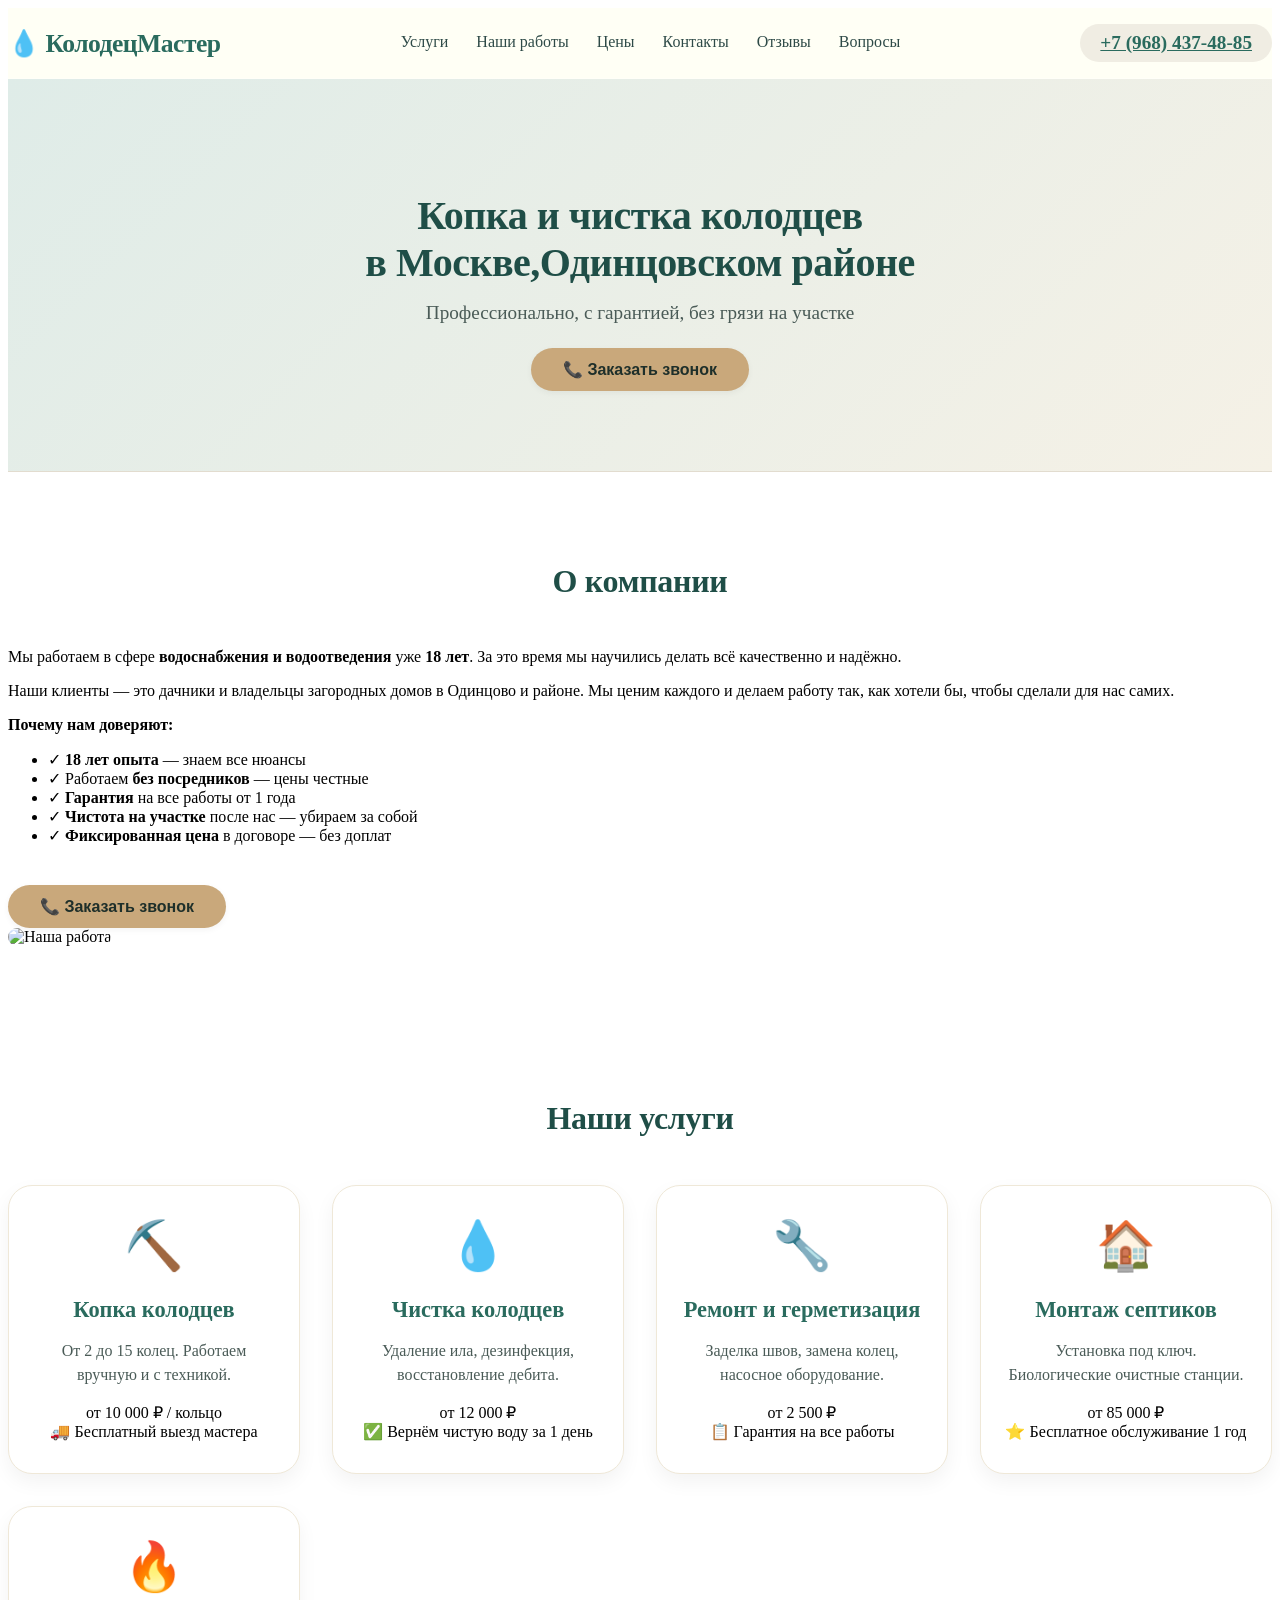
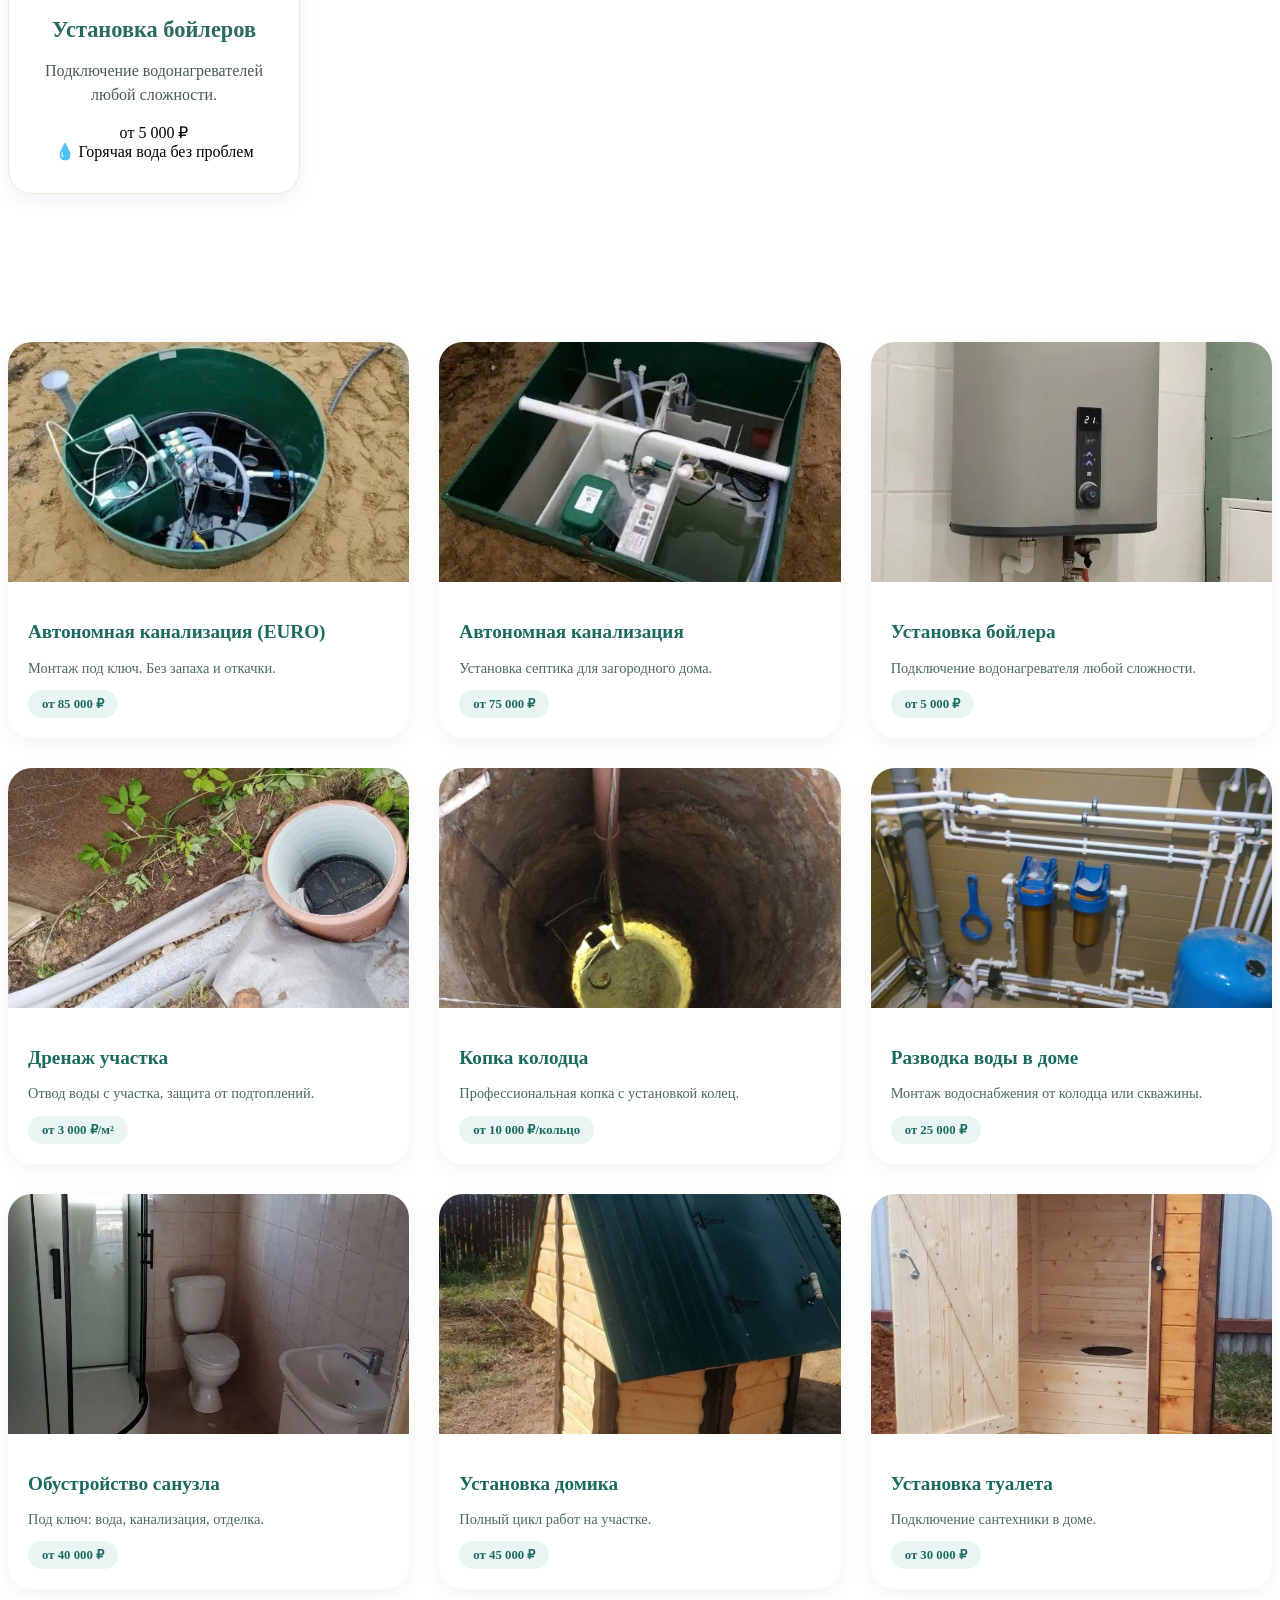
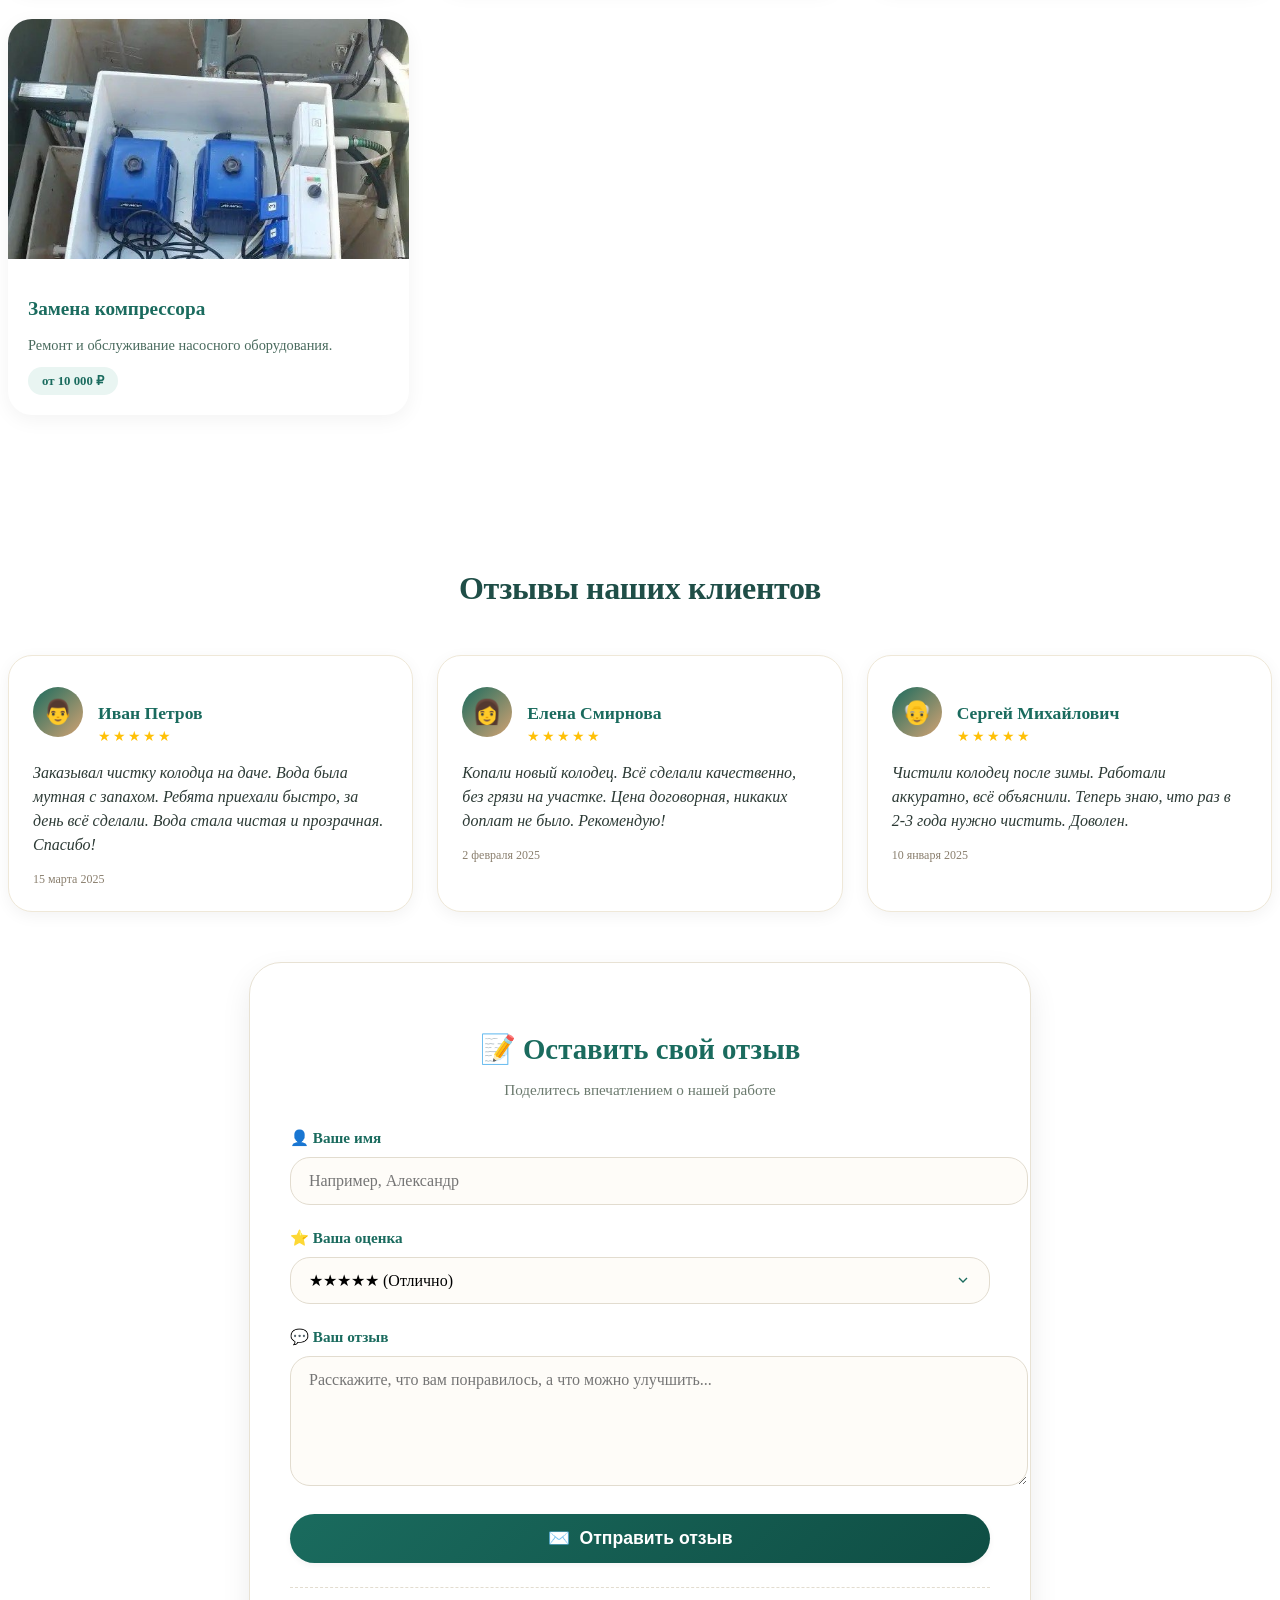
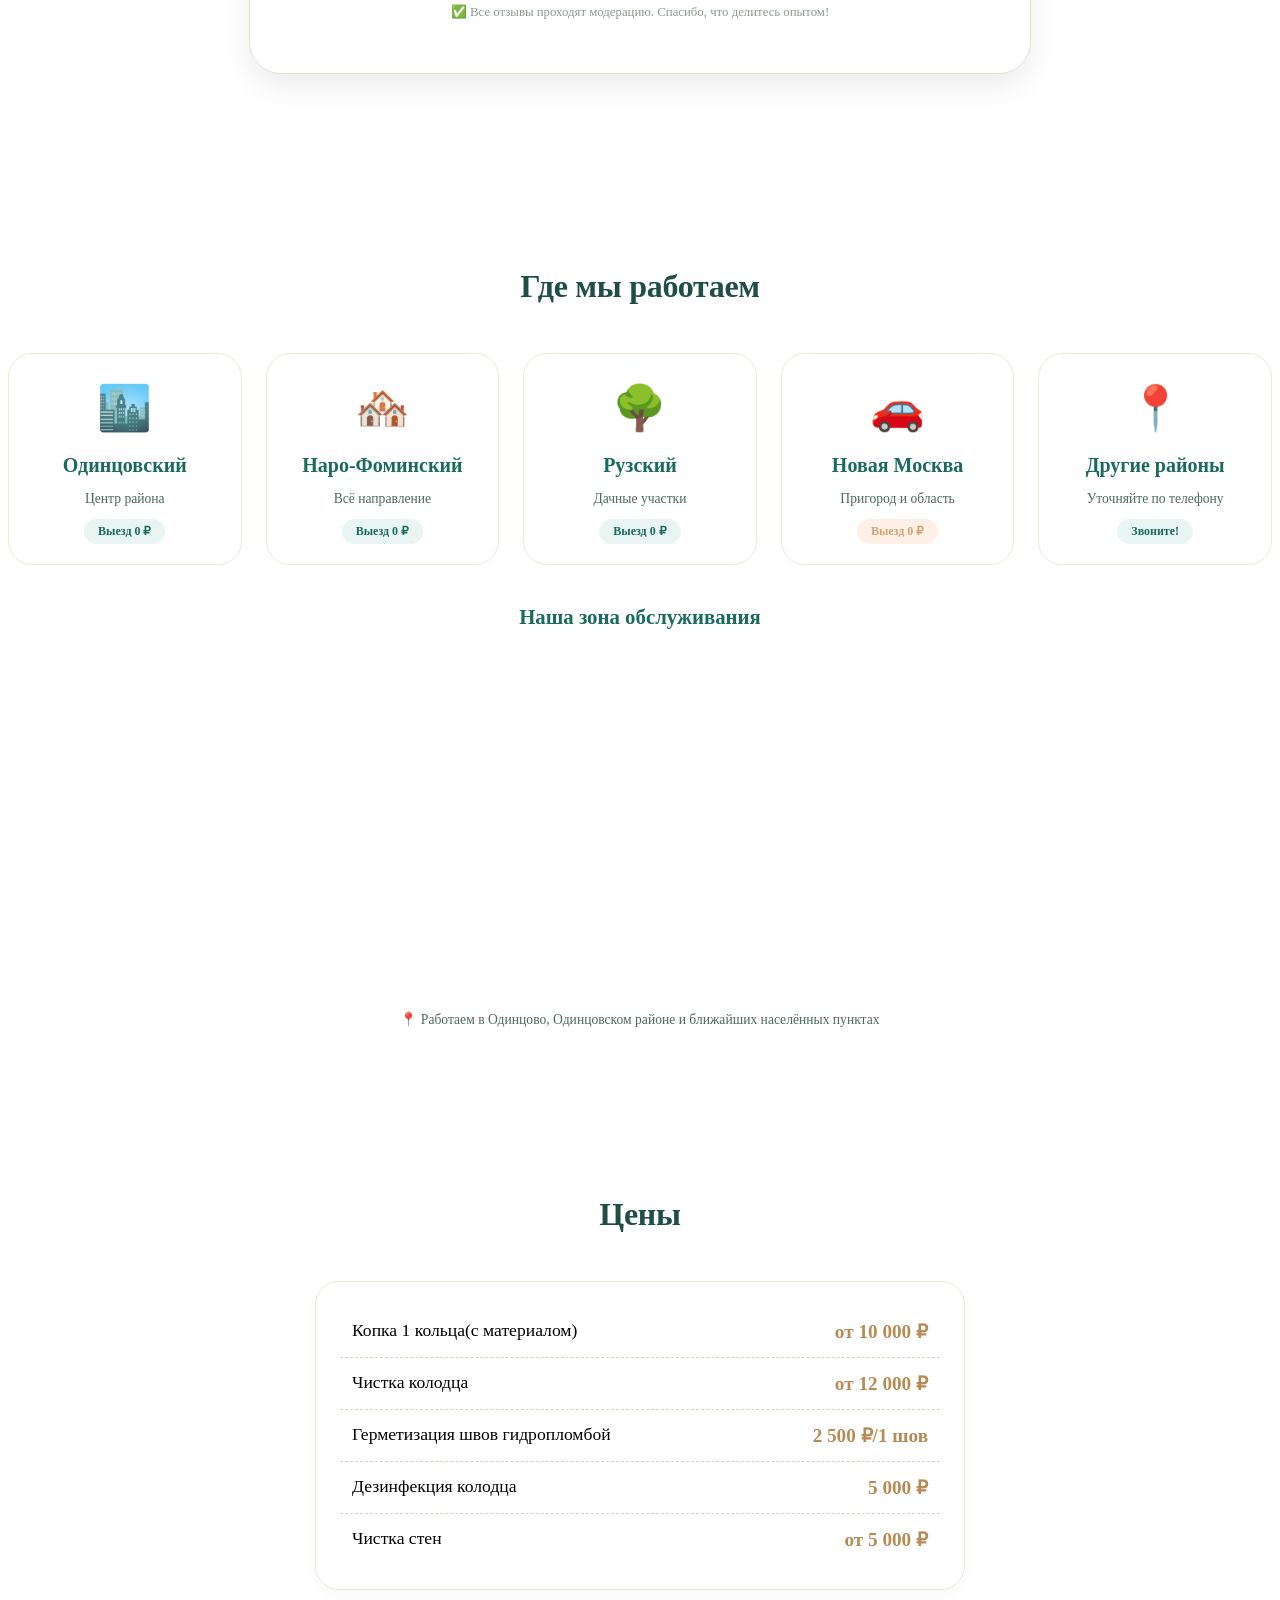
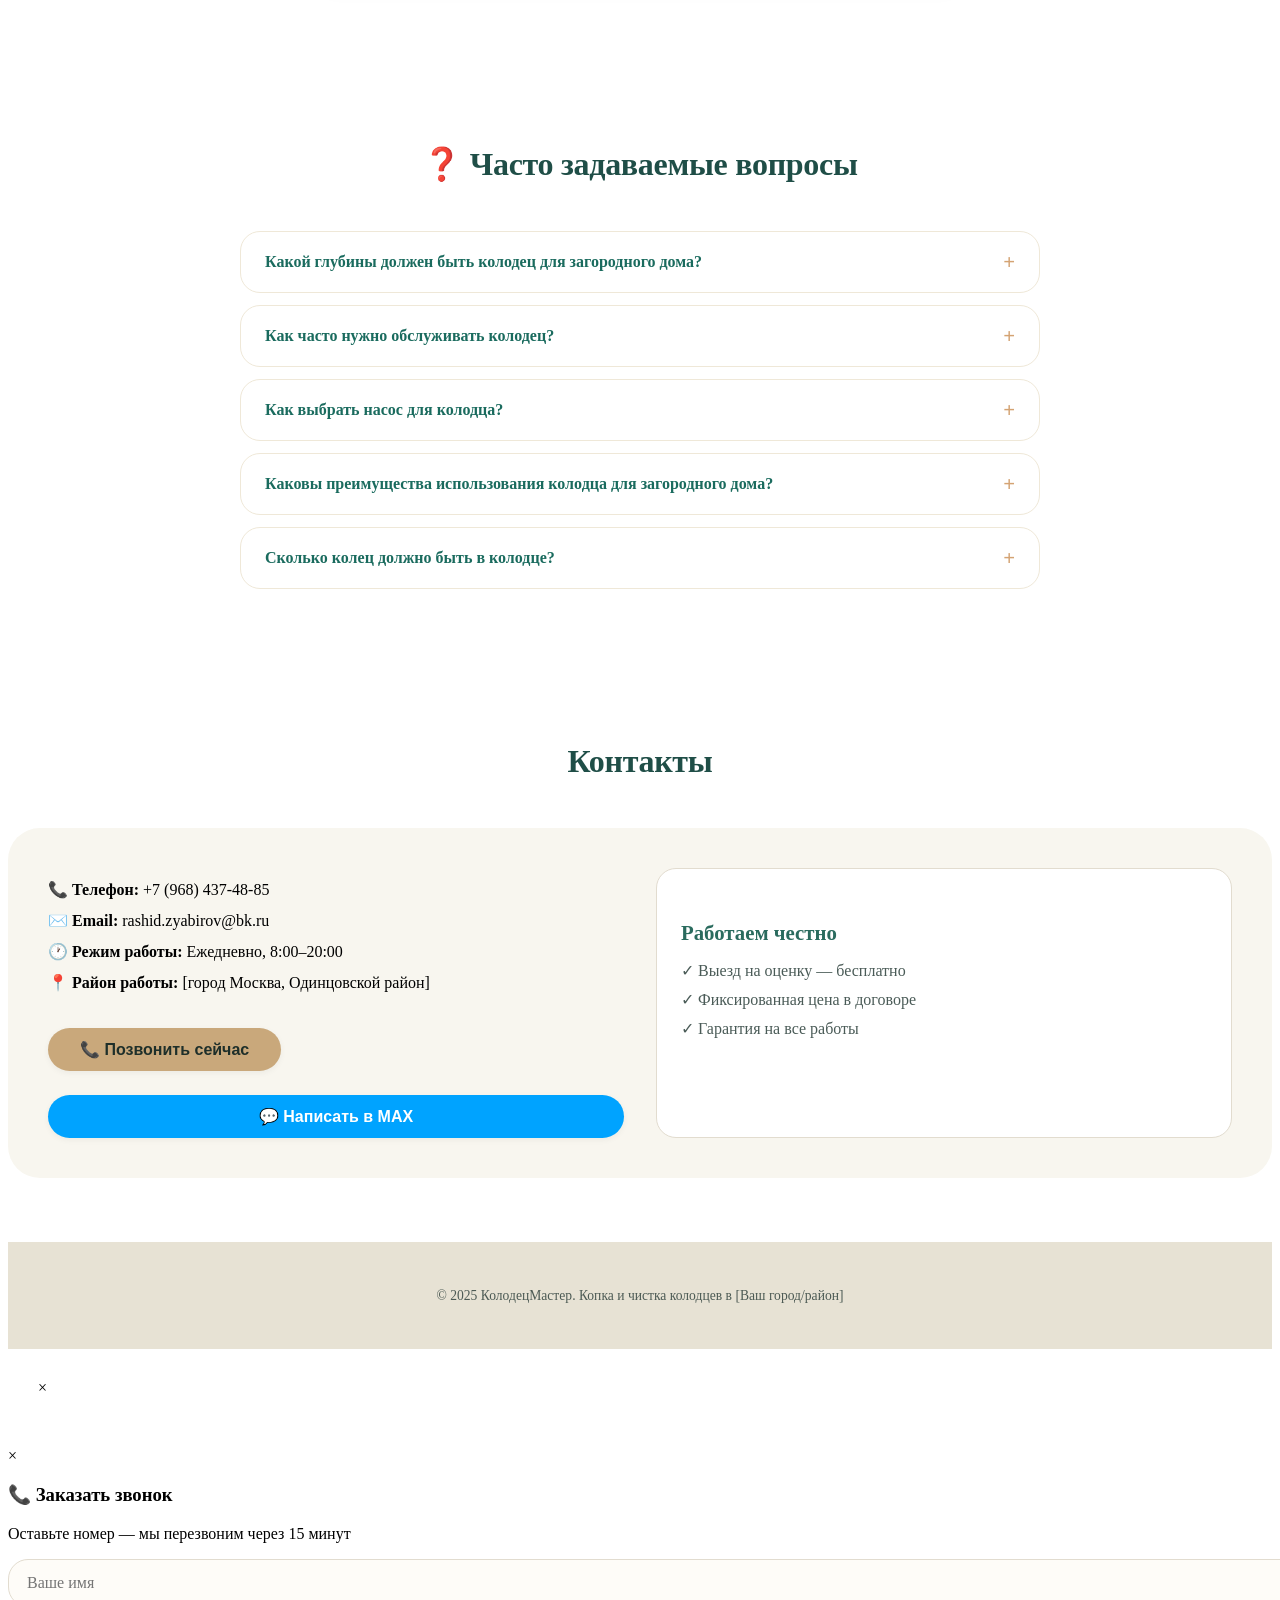
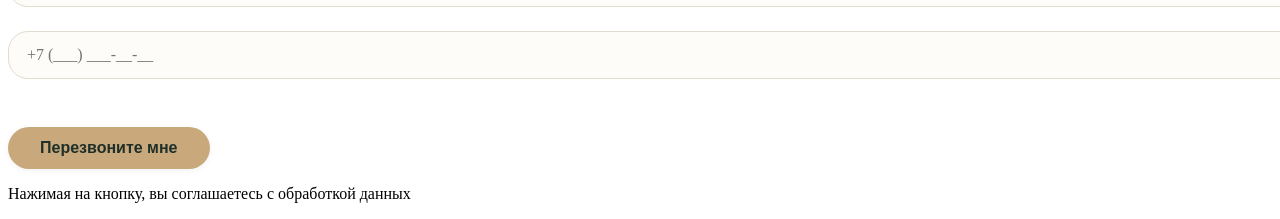
==== commit d408e1c8: "Update index.html" ====
--- a/index.html
+++ b/index.html
@@ -29,7 +29,29 @@
             <button class="btn" onclick="callNow()">📞 Заказать звонок</button>
         </div>
     </section>
-
+       <section id="about">
+        <div class="container">
+            <h2>О компании</h2>
+            <div class="about-grid">
+                <div class="about-text">
+                    <p>Мы работаем в сфере <strong>водоснабжения и водоотведения</strong> уже <strong>18 лет</strong>. За это время мы научились делать всё качественно и надёжно.</p>
+                    <p>Наши клиенты — это дачники и владельцы загородных домов в Одинцово и районе. Мы ценим каждого и делаем работу так, как хотели бы, чтобы сделали для нас самих.</p>
+                    <p><strong>Почему нам доверяют:</strong></p>
+                    <ul class="about-list">
+                        <li>✓ <strong>18 лет опыта</strong> — знаем все нюансы</li>
+                        <li>✓ Работаем <strong>без посредников</strong> — цены честные</li>
+                        <li>✓ <strong>Гарантия</strong> на все работы от 1 года</li>
+                        <li>✓ <strong>Чистота на участке</strong> после нас — убираем за собой</li>
+                        <li>✓ <strong>Фиксированная цена</strong> в договоре — без доплат</li>
+                    </ul>
+                    <button class="btn open-call-btn">📞 Заказать звонок</button>
+                </div>
+                <div class="about-image">
+                    <img src="kompressor.jpg" alt="Наша работа" style="width:100%; border-radius:24px;">
+                </div>
+            </div>
+        </div>
+    </section>
     <section id="services">
         <div class="container">
             <h2>Наши услуги</h2>
@@ -626,5 +648,25 @@
             }
         };
     </script>
+        <!-- Модальное окно для заказа звонка -->
+    <div id="callModal" class="modal">
+        <div class="modal-content call-modal">
+            <span class="close-call">&times;</span>
+            <div class="modal-header">
+                <h3>📞 Заказать звонок</h3>
+                <p>Оставьте номер — мы перезвоним через 15 минут</p>
+            </div>
+            <form id="callForm">
+                <div class="form-group">
+                    <input type="text" id="callName" placeholder="Ваше имя" required>
+                </div>
+                <div class="form-group">
+                    <input type="tel" id="callPhone" placeholder="+7 (___) ___-__-__" required>
+                </div>
+                <button type="submit" class="btn submit-call">Перезвоните мне</button>
+                <p class="form-note">Нажимая на кнопку, вы соглашаетесь с обработкой данных</p>
+            </form>
+        </div>
+    </div>
 </body>
 </html>
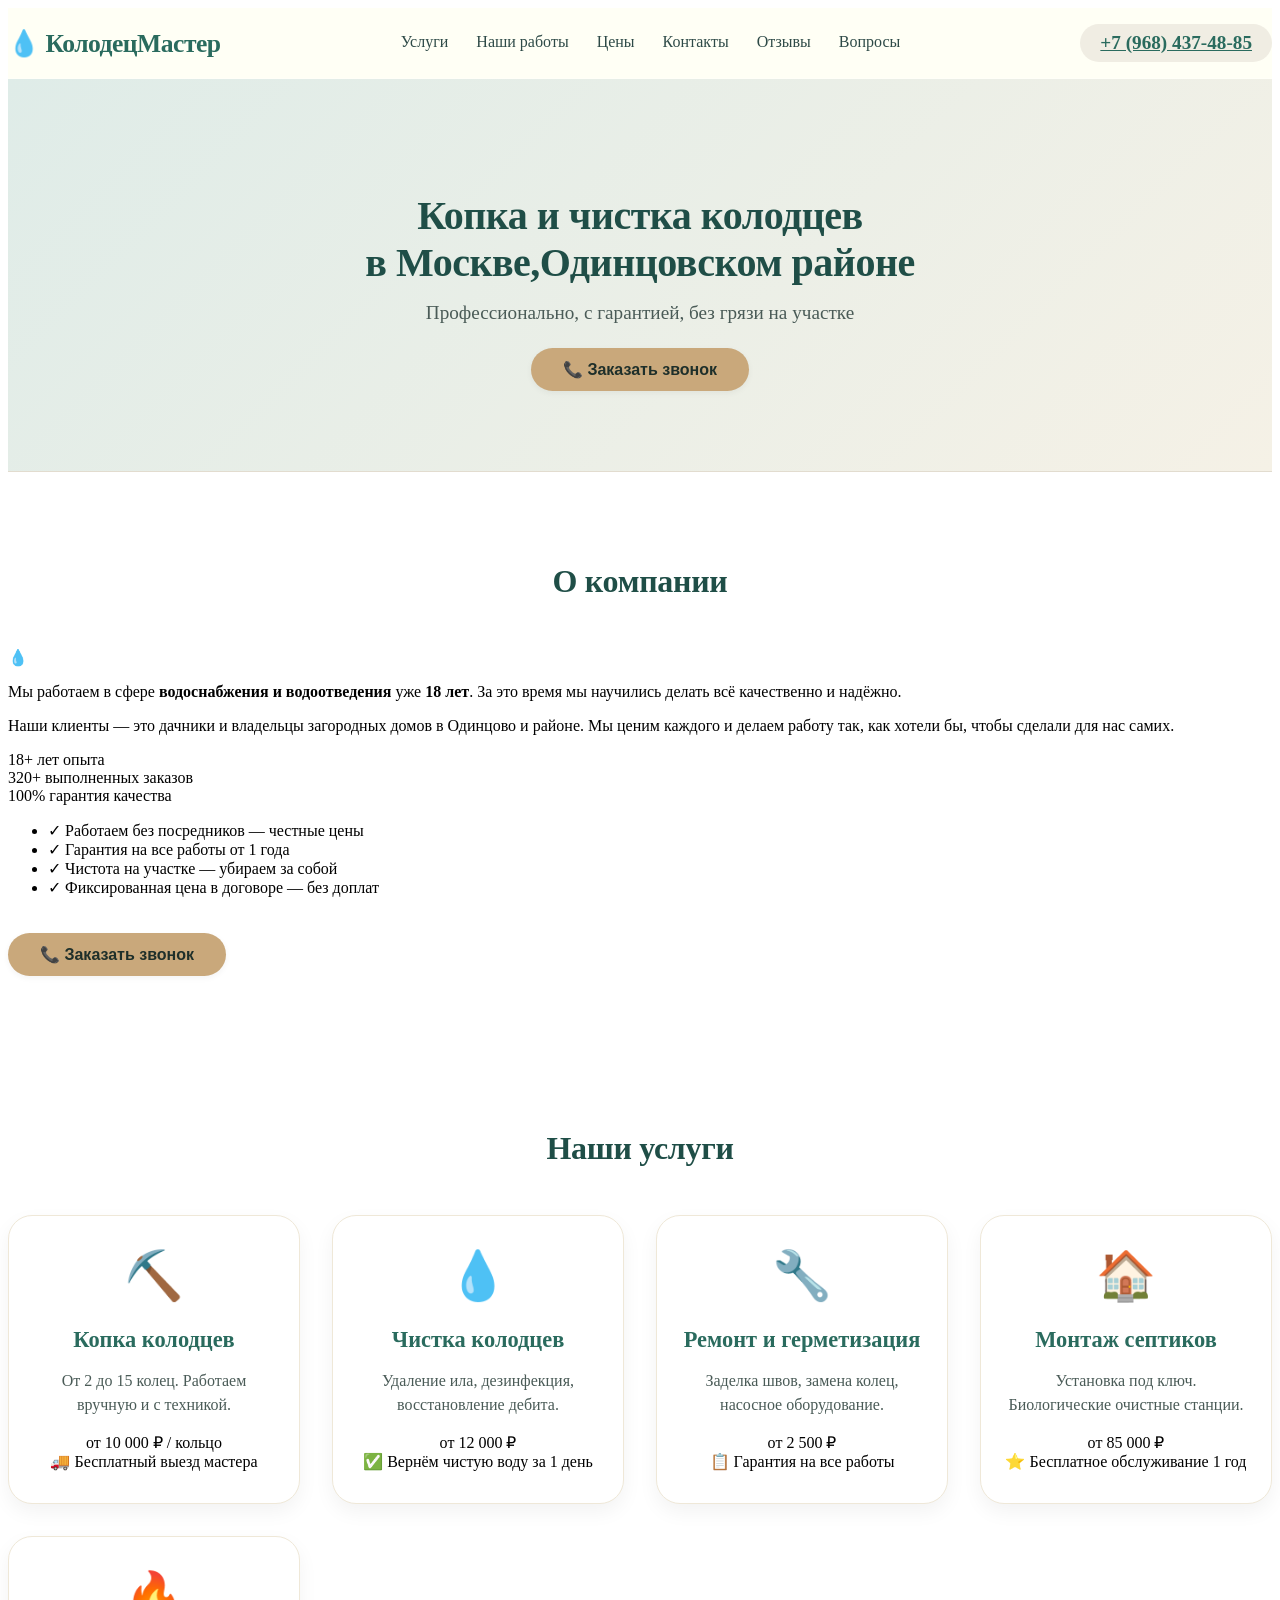
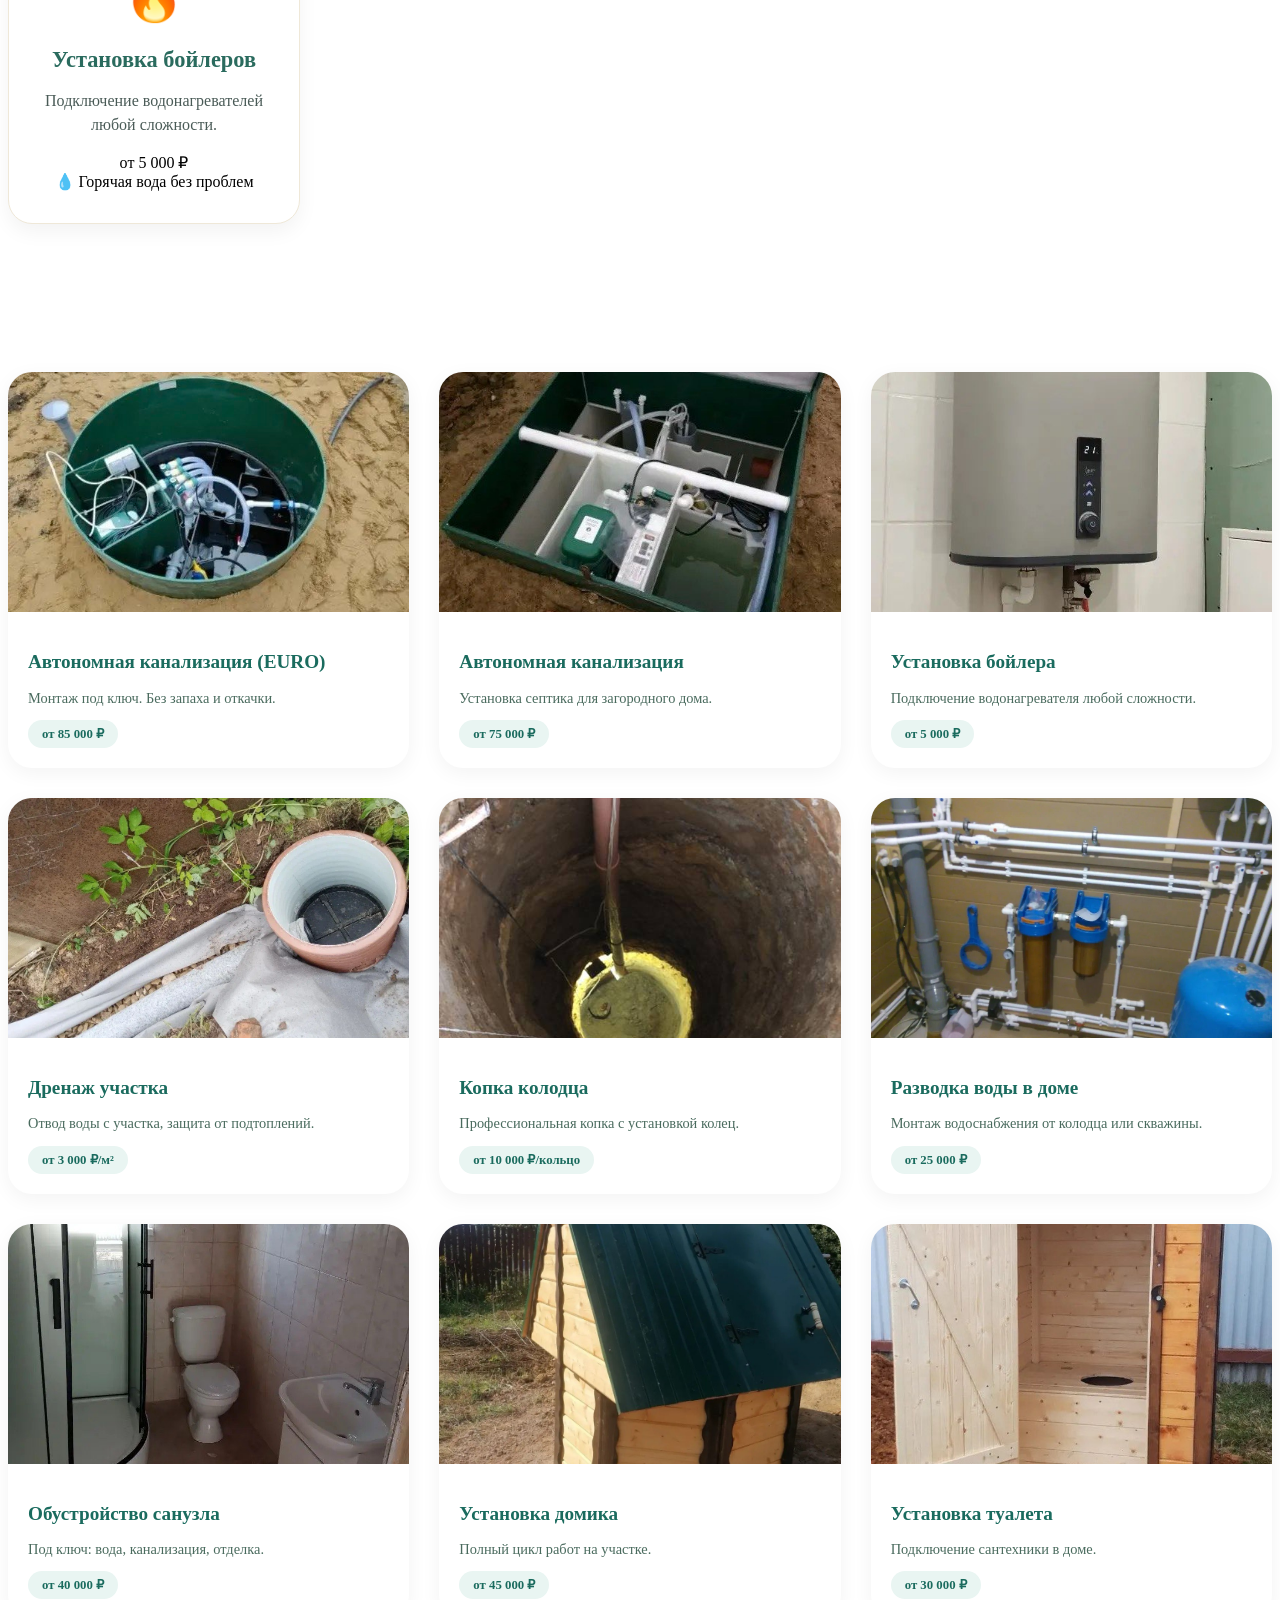
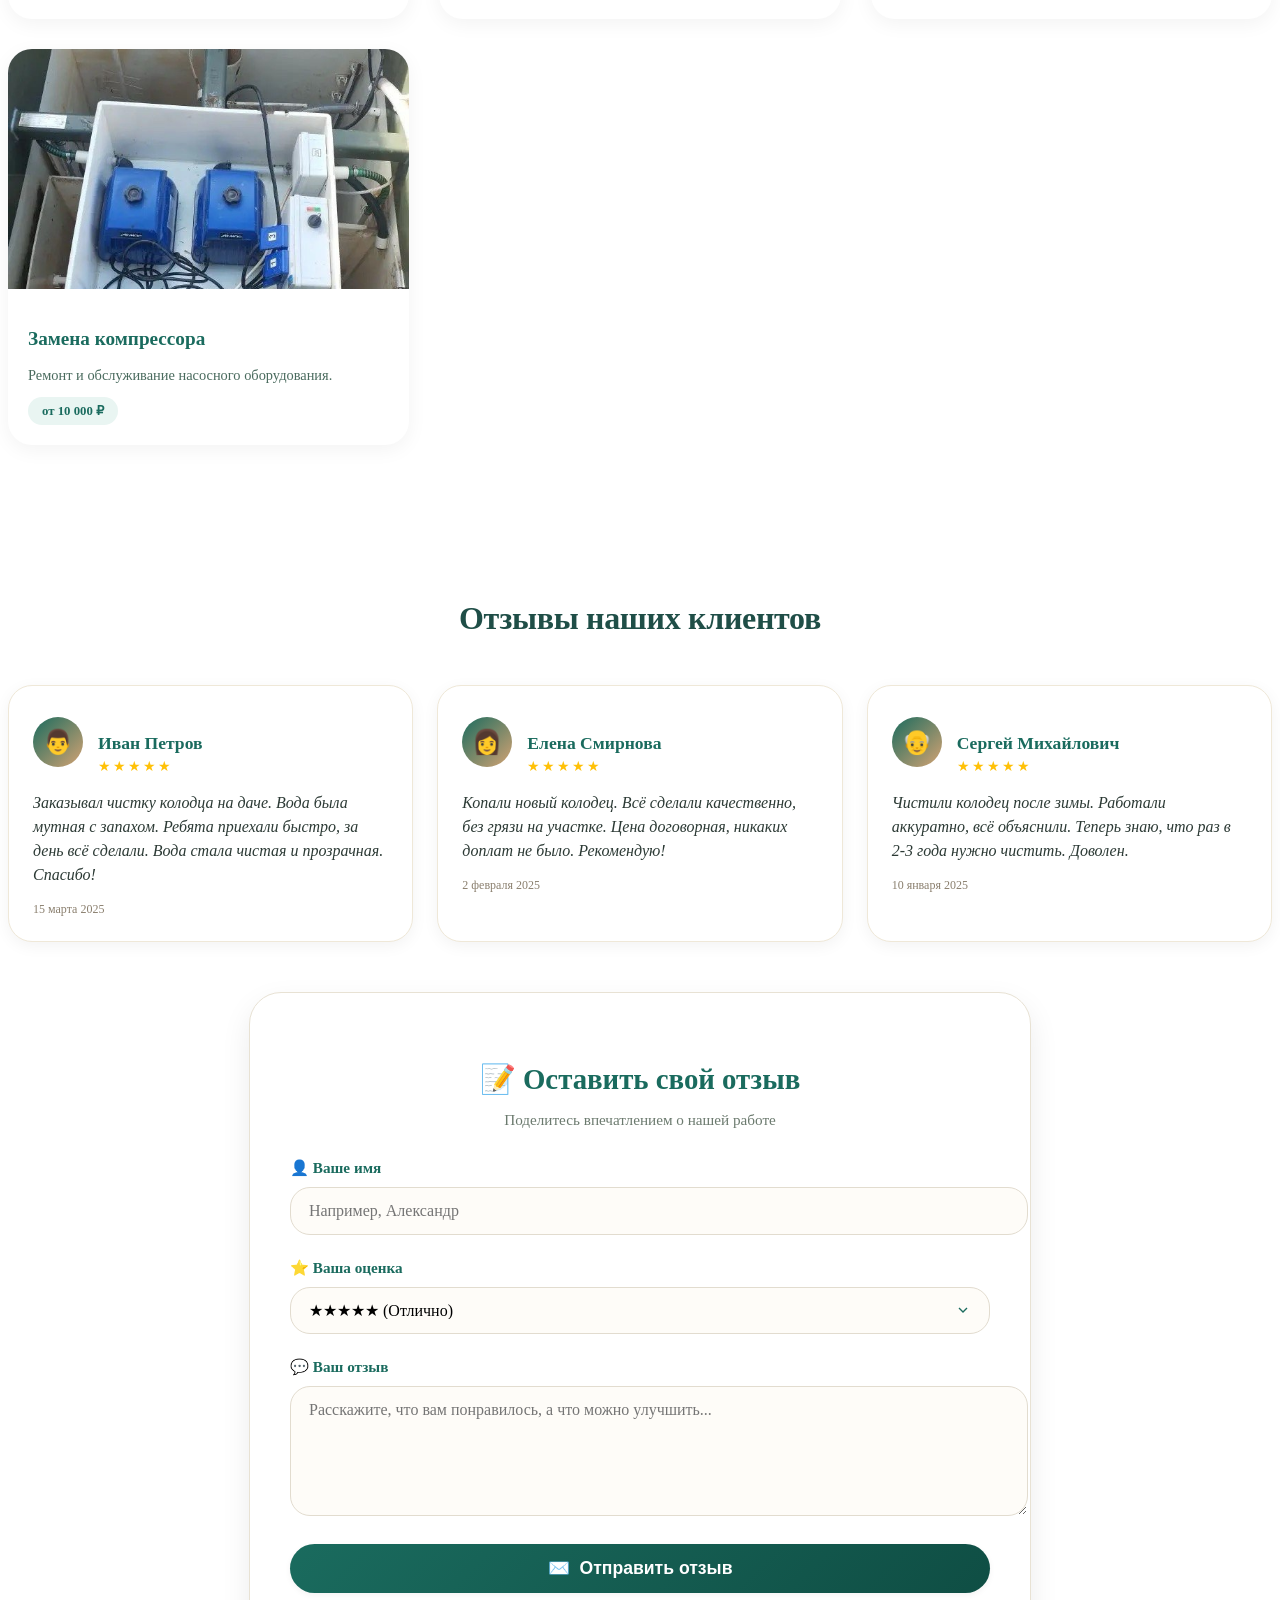
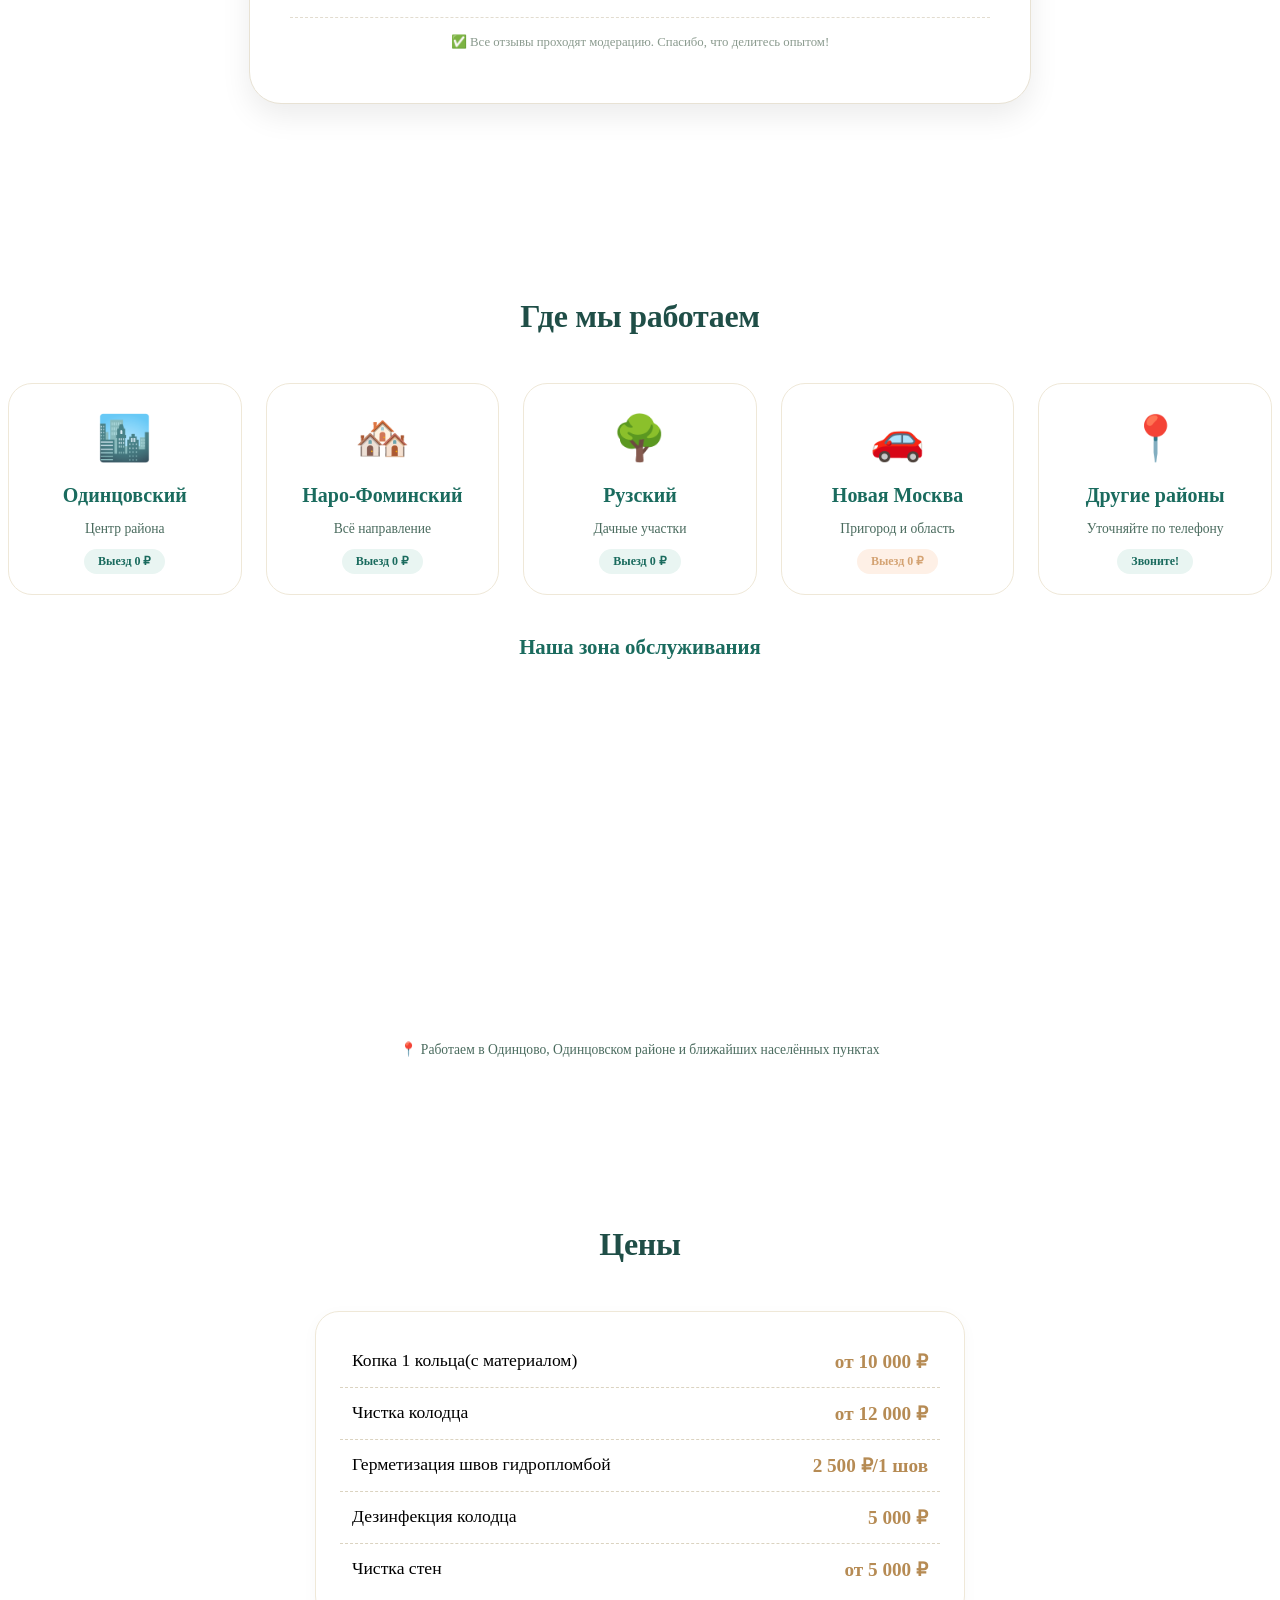
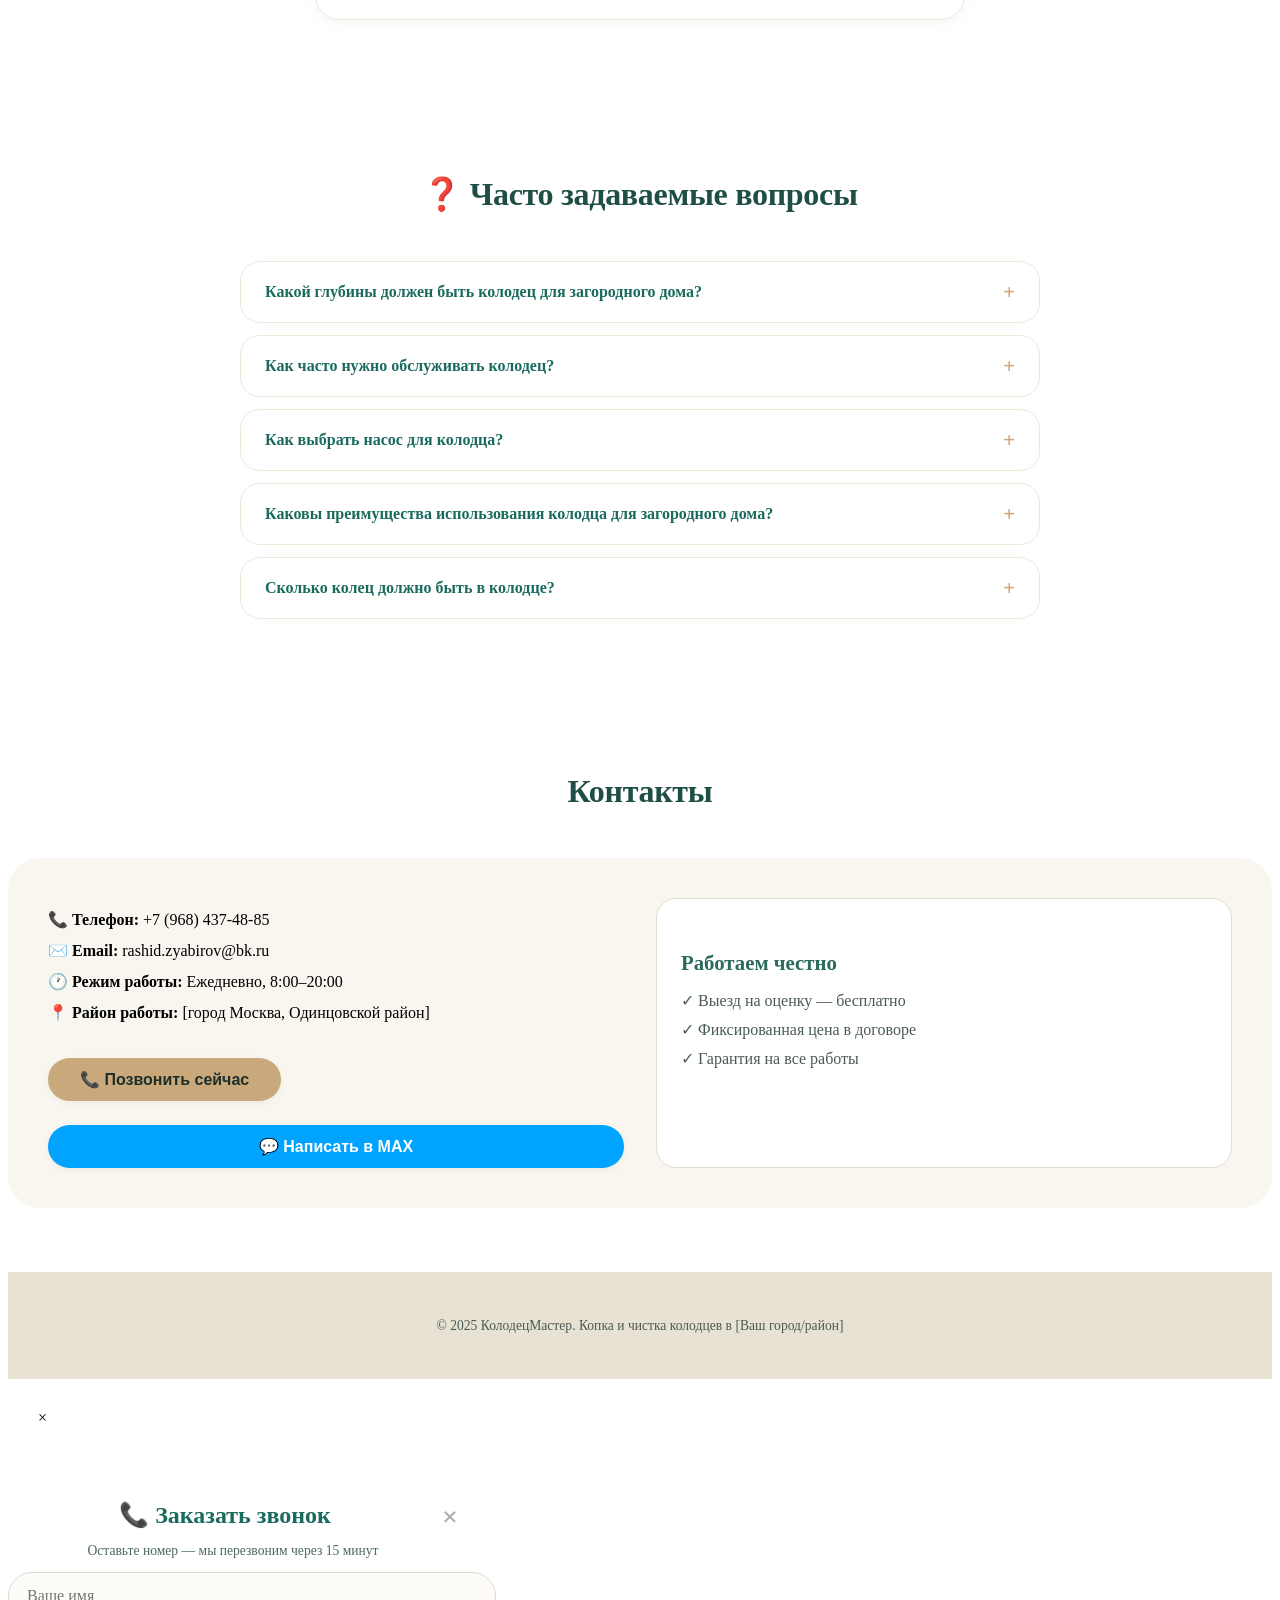
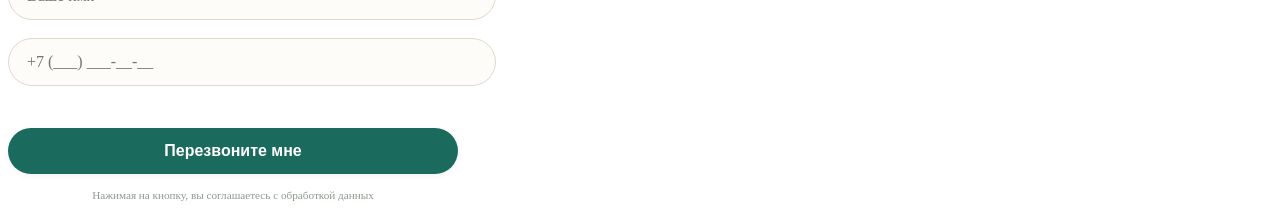
==== commit e14f3db4: "Update index.html" ====
--- a/index.html
+++ b/index.html
@@ -29,26 +29,34 @@
             <button class="btn" onclick="callNow()">📞 Заказать звонок</button>
         </div>
     </section>
-       <section id="about">
+    <section id="about">
         <div class="container">
             <h2>О компании</h2>
-            <div class="about-grid">
-                <div class="about-text">
-                    <p>Мы работаем в сфере <strong>водоснабжения и водоотведения</strong> уже <strong>18 лет</strong>. За это время мы научились делать всё качественно и надёжно.</p>
-                    <p>Наши клиенты — это дачники и владельцы загородных домов в Одинцово и районе. Мы ценим каждого и делаем работу так, как хотели бы, чтобы сделали для нас самих.</p>
-                    <p><strong>Почему нам доверяют:</strong></p>
-                    <ul class="about-list">
-                        <li>✓ <strong>18 лет опыта</strong> — знаем все нюансы</li>
-                        <li>✓ Работаем <strong>без посредников</strong> — цены честные</li>
-                        <li>✓ <strong>Гарантия</strong> на все работы от 1 года</li>
-                        <li>✓ <strong>Чистота на участке</strong> после нас — убираем за собой</li>
-                        <li>✓ <strong>Фиксированная цена</strong> в договоре — без доплат</li>
-                    </ul>
-                    <button class="btn open-call-btn">📞 Заказать звонок</button>
-                </div>
-                <div class="about-image">
-                    <img src="kompressor.jpg" alt="Наша работа" style="width:100%; border-radius:24px;">
-                </div>
+            <div class="about-single">
+                <div class="about-icon">💧</div>
+                <p>Мы работаем в сфере <strong>водоснабжения и водоотведения</strong> уже <strong>18 лет</strong>. За это время мы научились делать всё качественно и надёжно.</p>
+                <p>Наши клиенты — это дачники и владельцы загородных домов в Одинцово и районе. Мы ценим каждого и делаем работу так, как хотели бы, чтобы сделали для нас самих.</p>
+                <div class="about-stats">
+                    <div class="stat">
+                        <span class="stat-number">18+</span>
+                        <span class="stat-label">лет опыта</span>
+                    </div>
+                    <div class="stat">
+                        <span class="stat-number">320+</span>
+                        <span class="stat-label">выполненных заказов</span>
+                    </div>
+                    <div class="stat">
+                        <span class="stat-number">100%</span>
+                        <span class="stat-label">гарантия качества</span>
+                    </div>
+                </div>
+                <ul class="about-list-center">
+                    <li>✓ Работаем без посредников — честные цены</li>
+                    <li>✓ Гарантия на все работы от 1 года</li>
+                    <li>✓ Чистота на участке — убираем за собой</li>
+                    <li>✓ Фиксированная цена в договоре — без доплат</li>
+                </ul>
+                <button class="btn open-call-btn">📞 Заказать звонок</button>
             </div>
         </div>
     </section>
--- a/style.css
+++ b/style.css
@@ -1452,3 +1452,106 @@
     margin-left: 20px;
     margin-bottom: 8px;
 }
+/* ===== БЛОК О КОМПАНИИ ===== */
+.about-grid {
+    display: grid;
+    grid-template-columns: 1fr 1fr;
+    gap: 50px;
+    align-items: center;
+}
+
+.about-text p {
+    margin-bottom: 15px;
+    color: #2c3a35;
+    line-height: 1.6;
+}
+
+.about-list {
+    list-style: none;
+    margin: 20px 0;
+    padding: 0;
+}
+
+.about-list li {
+    margin-bottom: 10px;
+    padding-left: 5px;
+    color: #2c3a35;
+}
+
+.open-call-btn {
+    margin-top: 20px;
+}
+
+/* ===== МОДАЛЬНОЕ ОКНО ===== */
+.call-modal {
+    max-width: 450px !important;
+    text-align: center;
+}
+
+.modal-header h3 {
+    color: #1a6b5e;
+    font-size: 1.5rem;
+    margin-bottom: 8px;
+}
+
+.modal-header p {
+    color: #4a6b5e;
+    font-size: 0.85rem;
+}
+
+.close-call {
+    float: right;
+    font-size: 28px;
+    font-weight: bold;
+    cursor: pointer;
+    color: #aaa;
+}
+
+.close-call:hover {
+    color: #1a6b5e;
+}
+
+#callForm .form-group {
+    margin-bottom: 18px;
+}
+
+#callForm input {
+    width: 100%;
+    padding: 14px 18px;
+    border: 1px solid #e0d8cc;
+    border-radius: 50px;
+    font-size: 1rem;
+}
+
+.submit-call {
+    width: 100%;
+    background: #1a6b5e;
+    color: white;
+    padding: 14px;
+    border: none;
+    border-radius: 50px;
+    font-size: 1rem;
+    font-weight: 600;
+    cursor: pointer;
+}
+
+.submit-call:hover {
+    background: #0f4e44;
+}
+
+.form-note {
+    font-size: 0.7rem;
+    color: #8a9a8e;
+    margin-top: 15px;
+    text-align: center;
+}
+
+@media (max-width: 768px) {
+    .about-grid {
+        grid-template-columns: 1fr;
+        gap: 30px;
+    }
+    .about-image {
+        order: -1;
+    }
+}
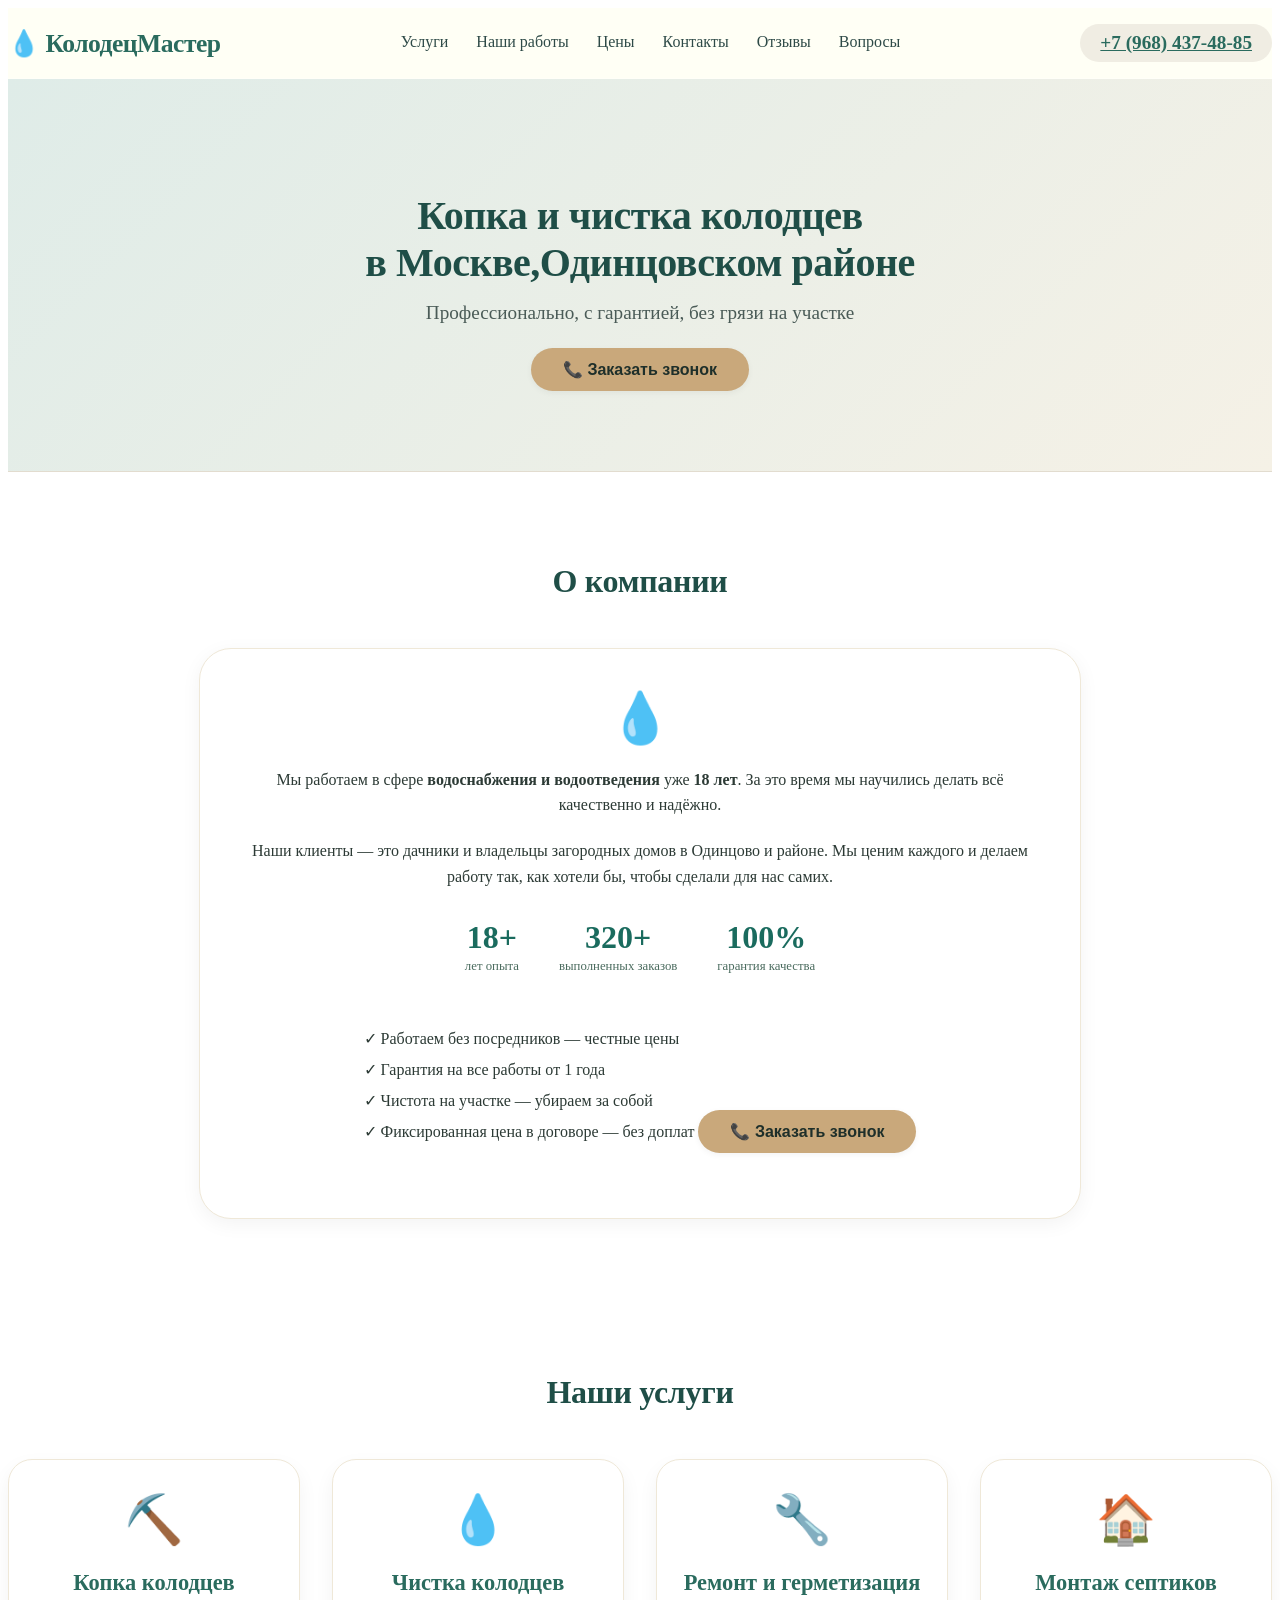
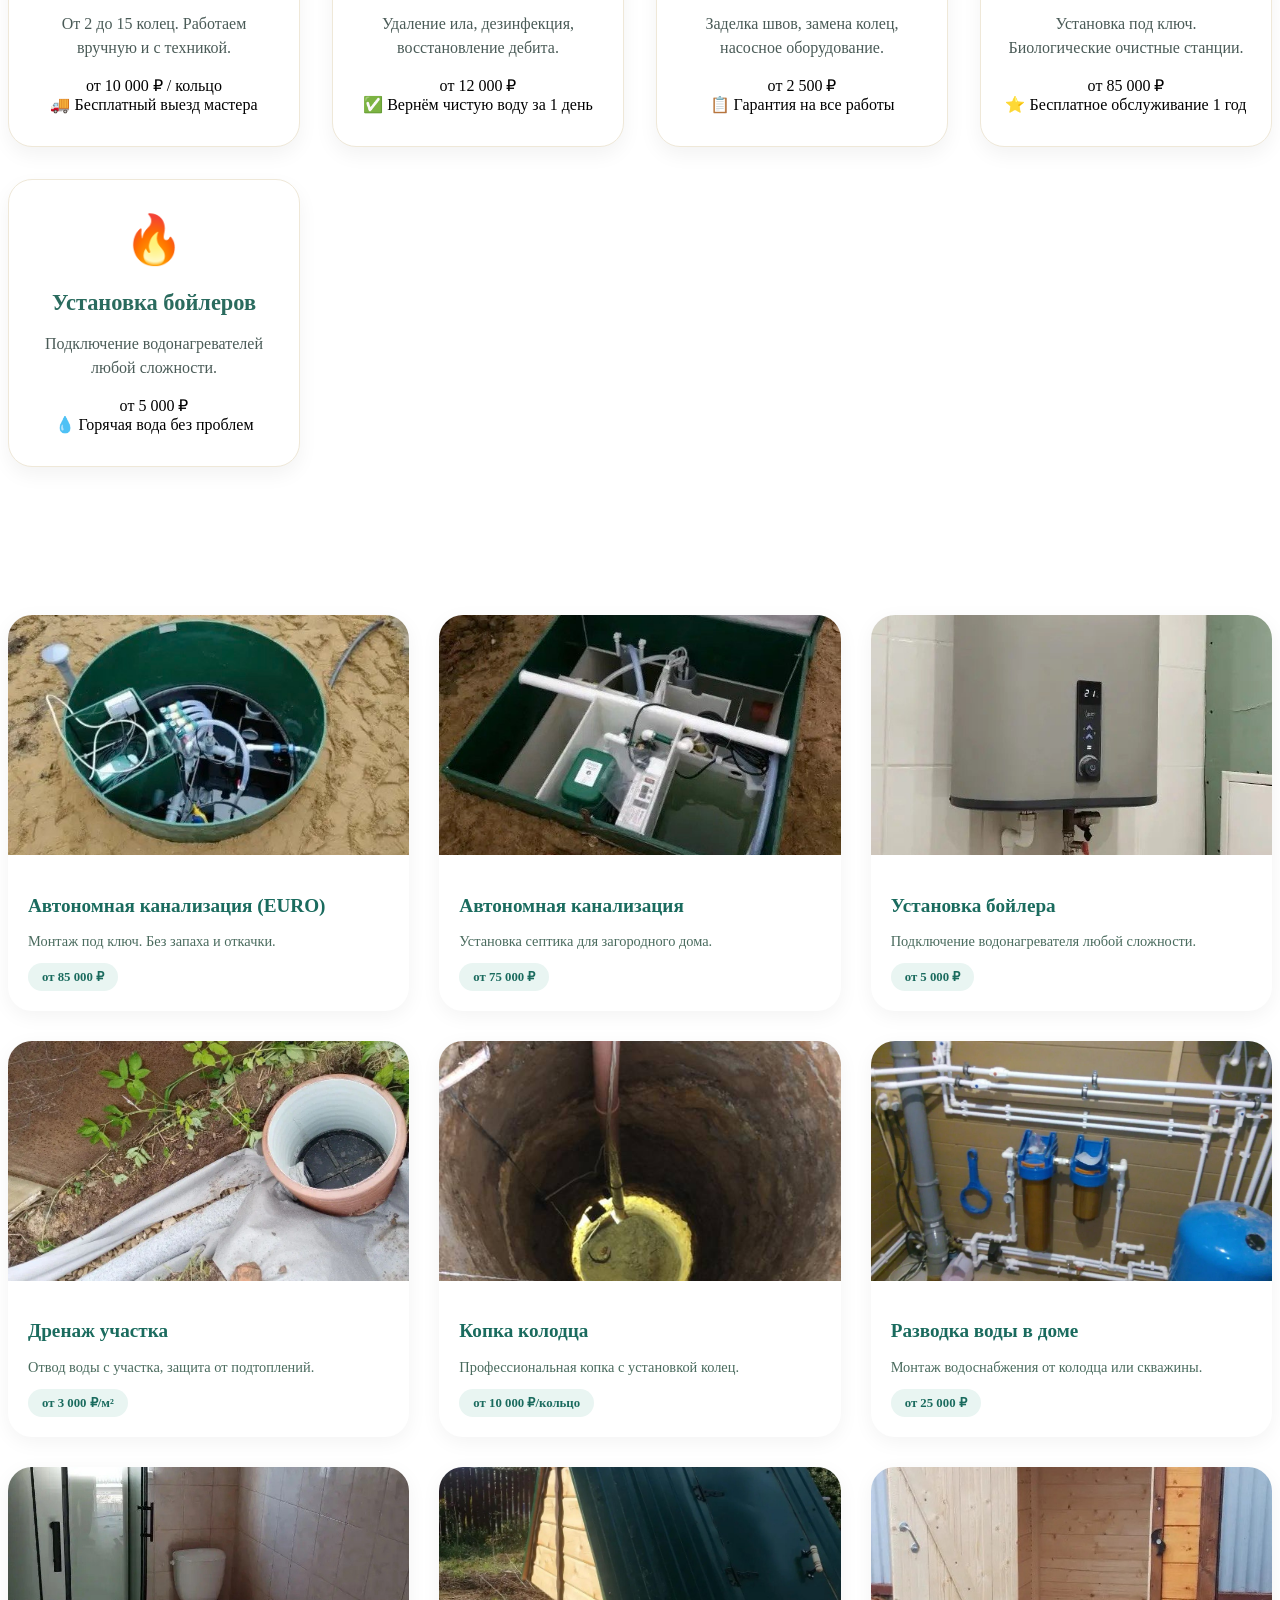
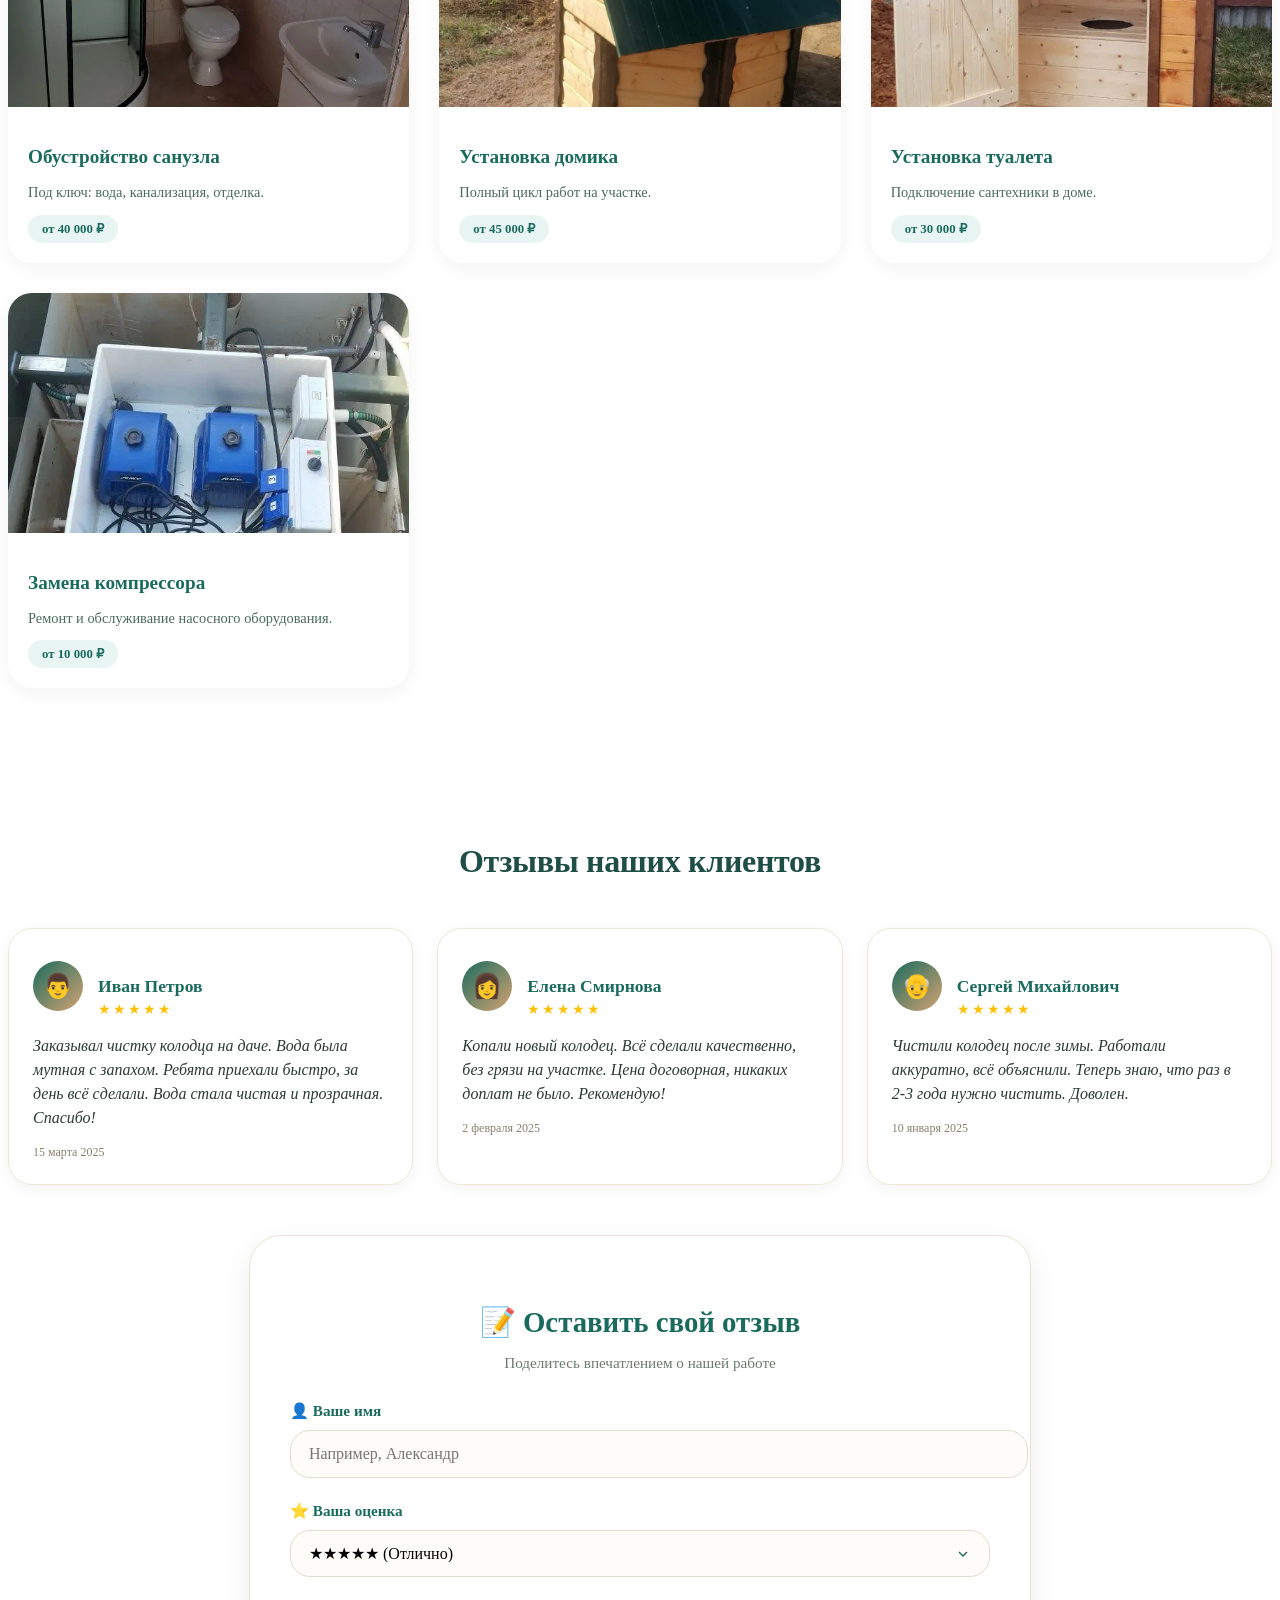
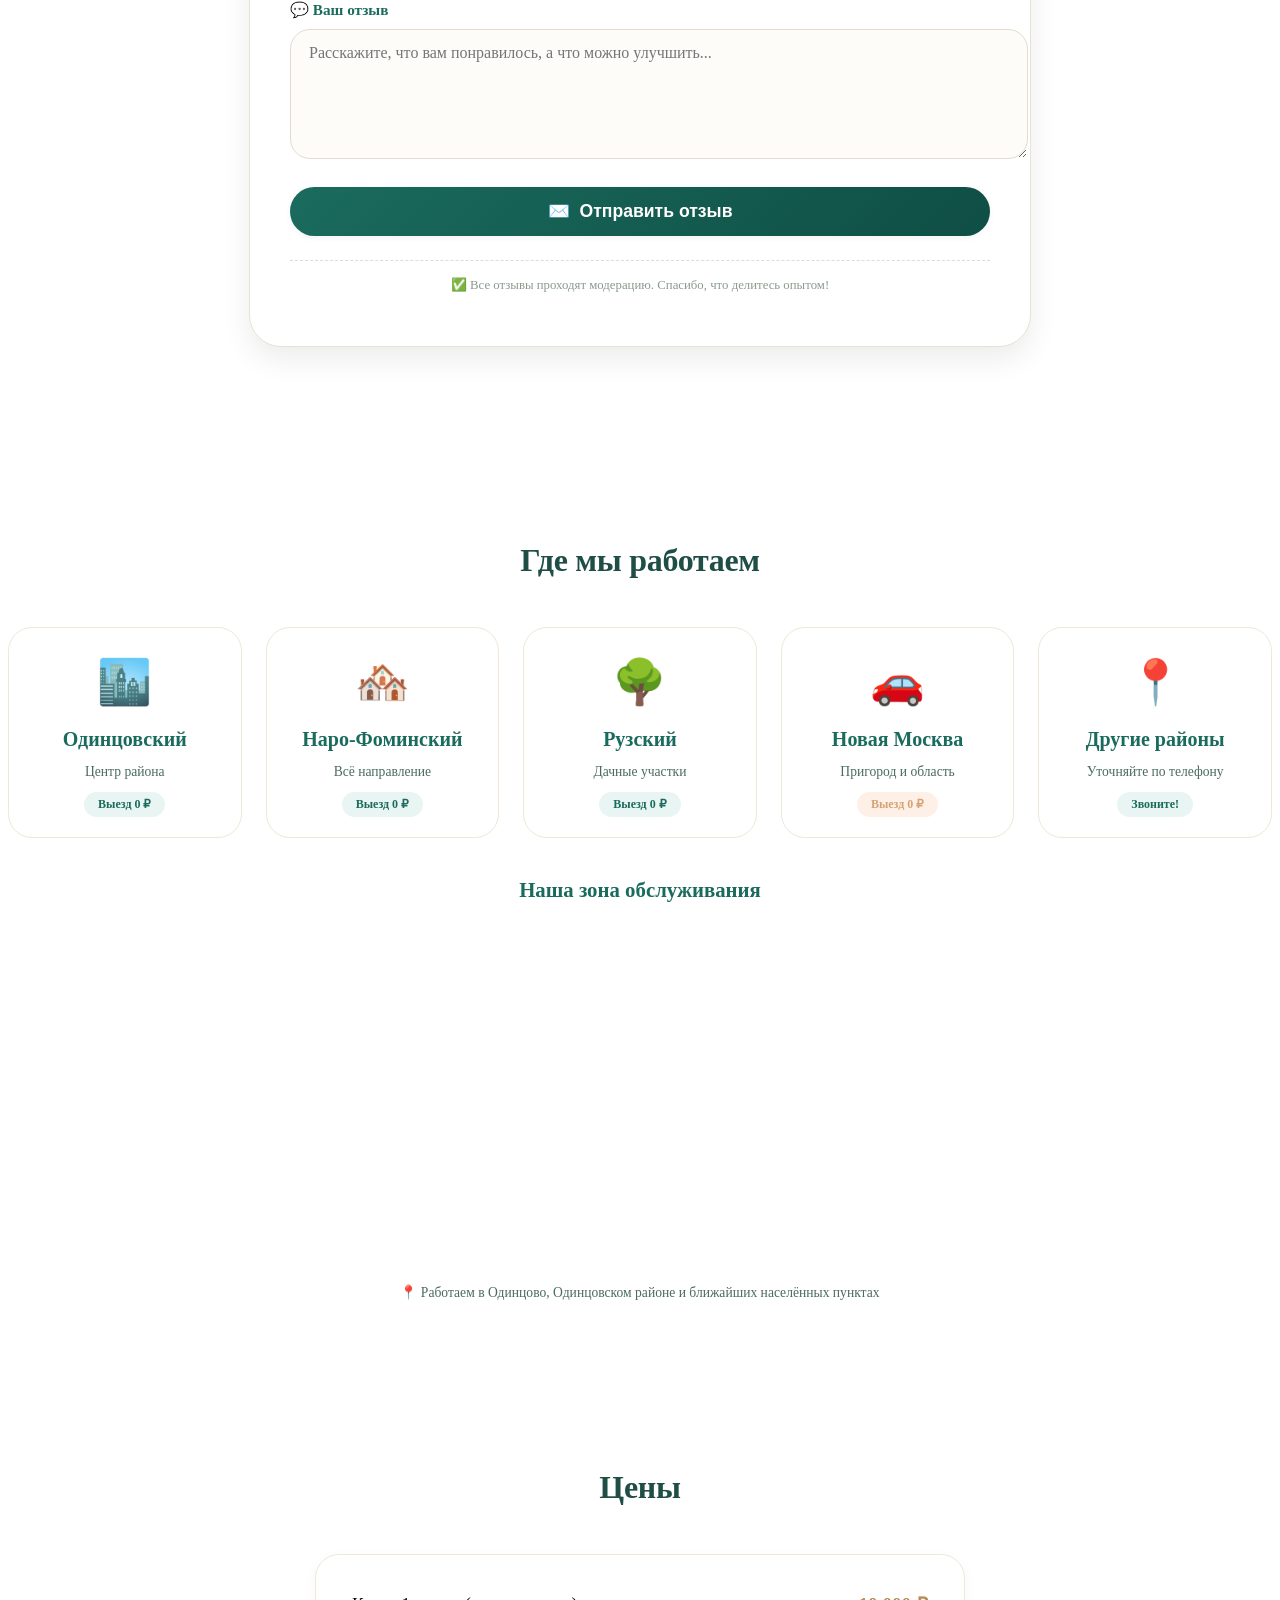
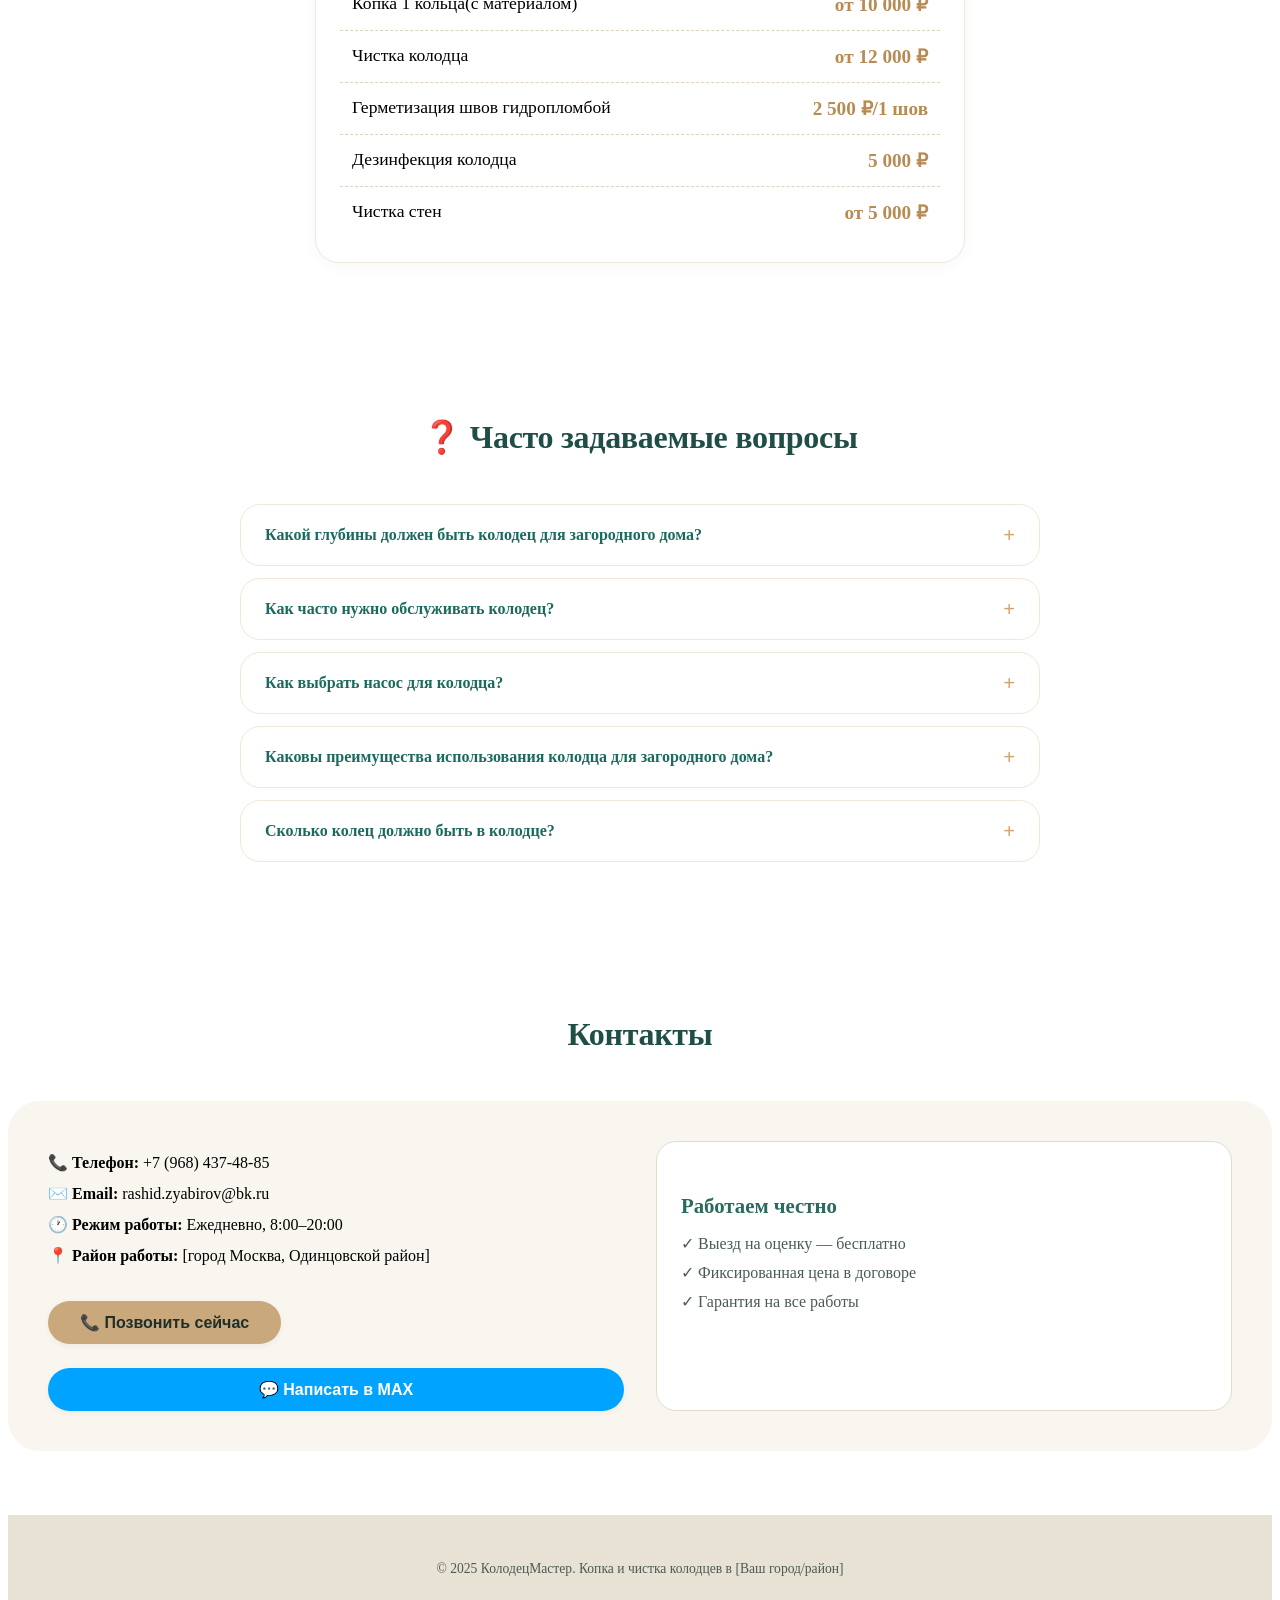
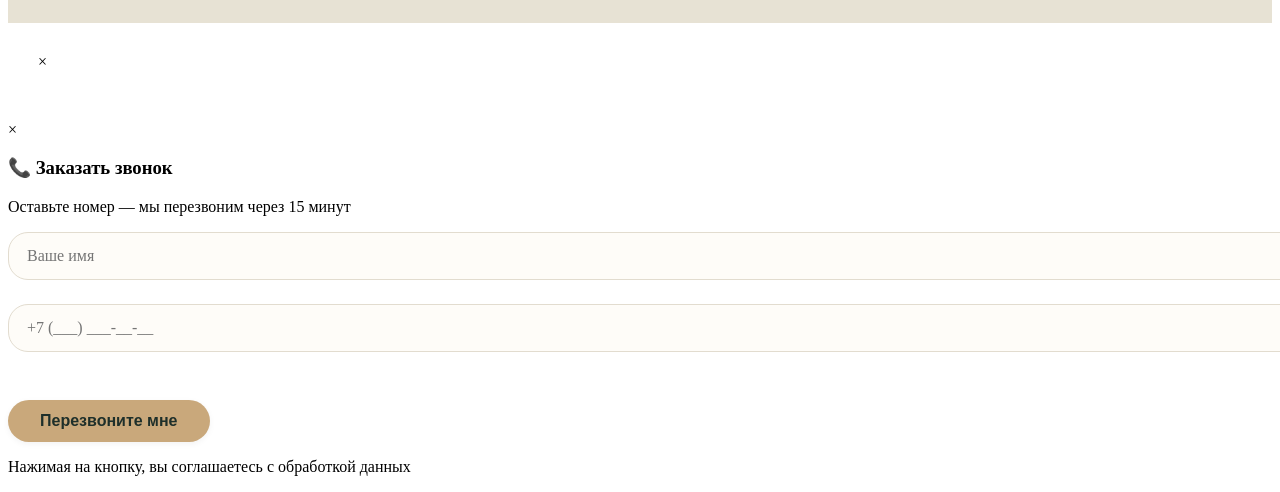
==== commit acb46c94: "Update index.html" ====
--- a/index.html
+++ b/index.html
@@ -656,7 +656,6 @@
             }
         };
     </script>
-        <!-- Модальное окно для заказа звонка -->
     <div id="callModal" class="modal">
         <div class="modal-content call-modal">
             <span class="close-call">&times;</span>
@@ -676,5 +675,40 @@
             </form>
         </div>
     </div>
+        <script>
+        const callModal = document.getElementById('callModal');
+        const openBtns = document.querySelectorAll('.open-call-btn');
+        const closeBtn = document.querySelector('.close-call');
+        
+        openBtns.forEach(btn => {
+            btn.onclick = function() {
+                callModal.style.display = 'block';
+            };
+        });
+        
+        if (closeBtn) {
+            closeBtn.onclick = function() {
+                callModal.style.display = 'none';
+            };
+        }
+        
+        window.onclick = function(event) {
+            if (event.target == callModal) {
+                callModal.style.display = 'none';
+            }
+        };
+        
+        const form = document.getElementById('callForm');
+        if (form) {
+            form.onsubmit = function(e) {
+                e.preventDefault();
+                const name = document.getElementById('callName').value;
+                const phone = document.getElementById('callPhone').value;
+                alert(`Спасибо, ${name}! Мы перезвоним вам на ${phone} в ближайшее время.`);
+                form.reset();
+                callModal.style.display = 'none';
+            };
+        }
+    </script>
 </body>
 </html>
--- a/style.css
+++ b/style.css
@@ -1452,106 +1452,78 @@
     margin-left: 20px;
     margin-bottom: 8px;
 }
-/* ===== БЛОК О КОМПАНИИ ===== */
-.about-grid {
-    display: grid;
-    grid-template-columns: 1fr 1fr;
-    gap: 50px;
-    align-items: center;
-}
-
-.about-text p {
-    margin-bottom: 15px;
+/* ===== БЛОК О КОМПАНИИ ПО ЦЕНТРУ ===== */
+.about-single {
+    max-width: 800px;
+    margin: 0 auto;
+    text-align: center;
+    background: white;
+    padding: 40px;
+    border-radius: 32px;
+    box-shadow: 0 5px 20px rgba(0,0,0,0.05);
+    border: 1px solid #efe8d8;
+}
+
+.about-icon {
+    font-size: 50px;
+    margin-bottom: 20px;
+}
+
+.about-single p {
+    margin-bottom: 20px;
+    line-height: 1.6;
     color: #2c3a35;
-    line-height: 1.6;
-}
-
-.about-list {
+}
+
+.about-stats {
+    display: flex;
+    justify-content: center;
+    gap: 40px;
+    margin: 30px 0;
+    flex-wrap: wrap;
+}
+
+.about-stats .stat {
+    text-align: center;
+}
+
+.about-stats .stat-number {
+    display: block;
+    font-size: 2rem;
+    font-weight: 700;
+    color: #1a6b5e;
+}
+
+.about-stats .stat-label {
+    font-size: 0.8rem;
+    color: #4a6b5e;
+}
+
+.about-list-center {
     list-style: none;
-    margin: 20px 0;
     padding: 0;
-}
-
-.about-list li {
-    margin-bottom: 10px;
-    padding-left: 5px;
+    margin: 25px 0;
+    text-align: left;
+    display: inline-block;
+}
+
+.about-list-center li {
+    margin-bottom: 12px;
+    text-align: left;
     color: #2c3a35;
 }
 
-.open-call-btn {
-    margin-top: 20px;
-}
-
-/* ===== МОДАЛЬНОЕ ОКНО ===== */
-.call-modal {
-    max-width: 450px !important;
-    text-align: center;
-}
-
-.modal-header h3 {
-    color: #1a6b5e;
-    font-size: 1.5rem;
-    margin-bottom: 8px;
-}
-
-.modal-header p {
-    color: #4a6b5e;
-    font-size: 0.85rem;
-}
-
-.close-call {
-    float: right;
-    font-size: 28px;
-    font-weight: bold;
-    cursor: pointer;
-    color: #aaa;
-}
-
-.close-call:hover {
-    color: #1a6b5e;
-}
-
-#callForm .form-group {
-    margin-bottom: 18px;
-}
-
-#callForm input {
-    width: 100%;
-    padding: 14px 18px;
-    border: 1px solid #e0d8cc;
-    border-radius: 50px;
-    font-size: 1rem;
-}
-
-.submit-call {
-    width: 100%;
-    background: #1a6b5e;
-    color: white;
-    padding: 14px;
-    border: none;
-    border-radius: 50px;
-    font-size: 1rem;
-    font-weight: 600;
-    cursor: pointer;
-}
-
-.submit-call:hover {
-    background: #0f4e44;
-}
-
-.form-note {
-    font-size: 0.7rem;
-    color: #8a9a8e;
-    margin-top: 15px;
-    text-align: center;
-}
-
 @media (max-width: 768px) {
-    .about-grid {
-        grid-template-columns: 1fr;
-        gap: 30px;
-    }
-    .about-image {
-        order: -1;
-    }
-}
+    .about-single {
+        padding: 24px;
+        margin: 0 16px;
+    }
+    
+    .about-stats {
+        gap: 20px;
+    }
+    
+    .about-stats .stat-number {
+        font-size: 1.5rem;
+    }
+}}
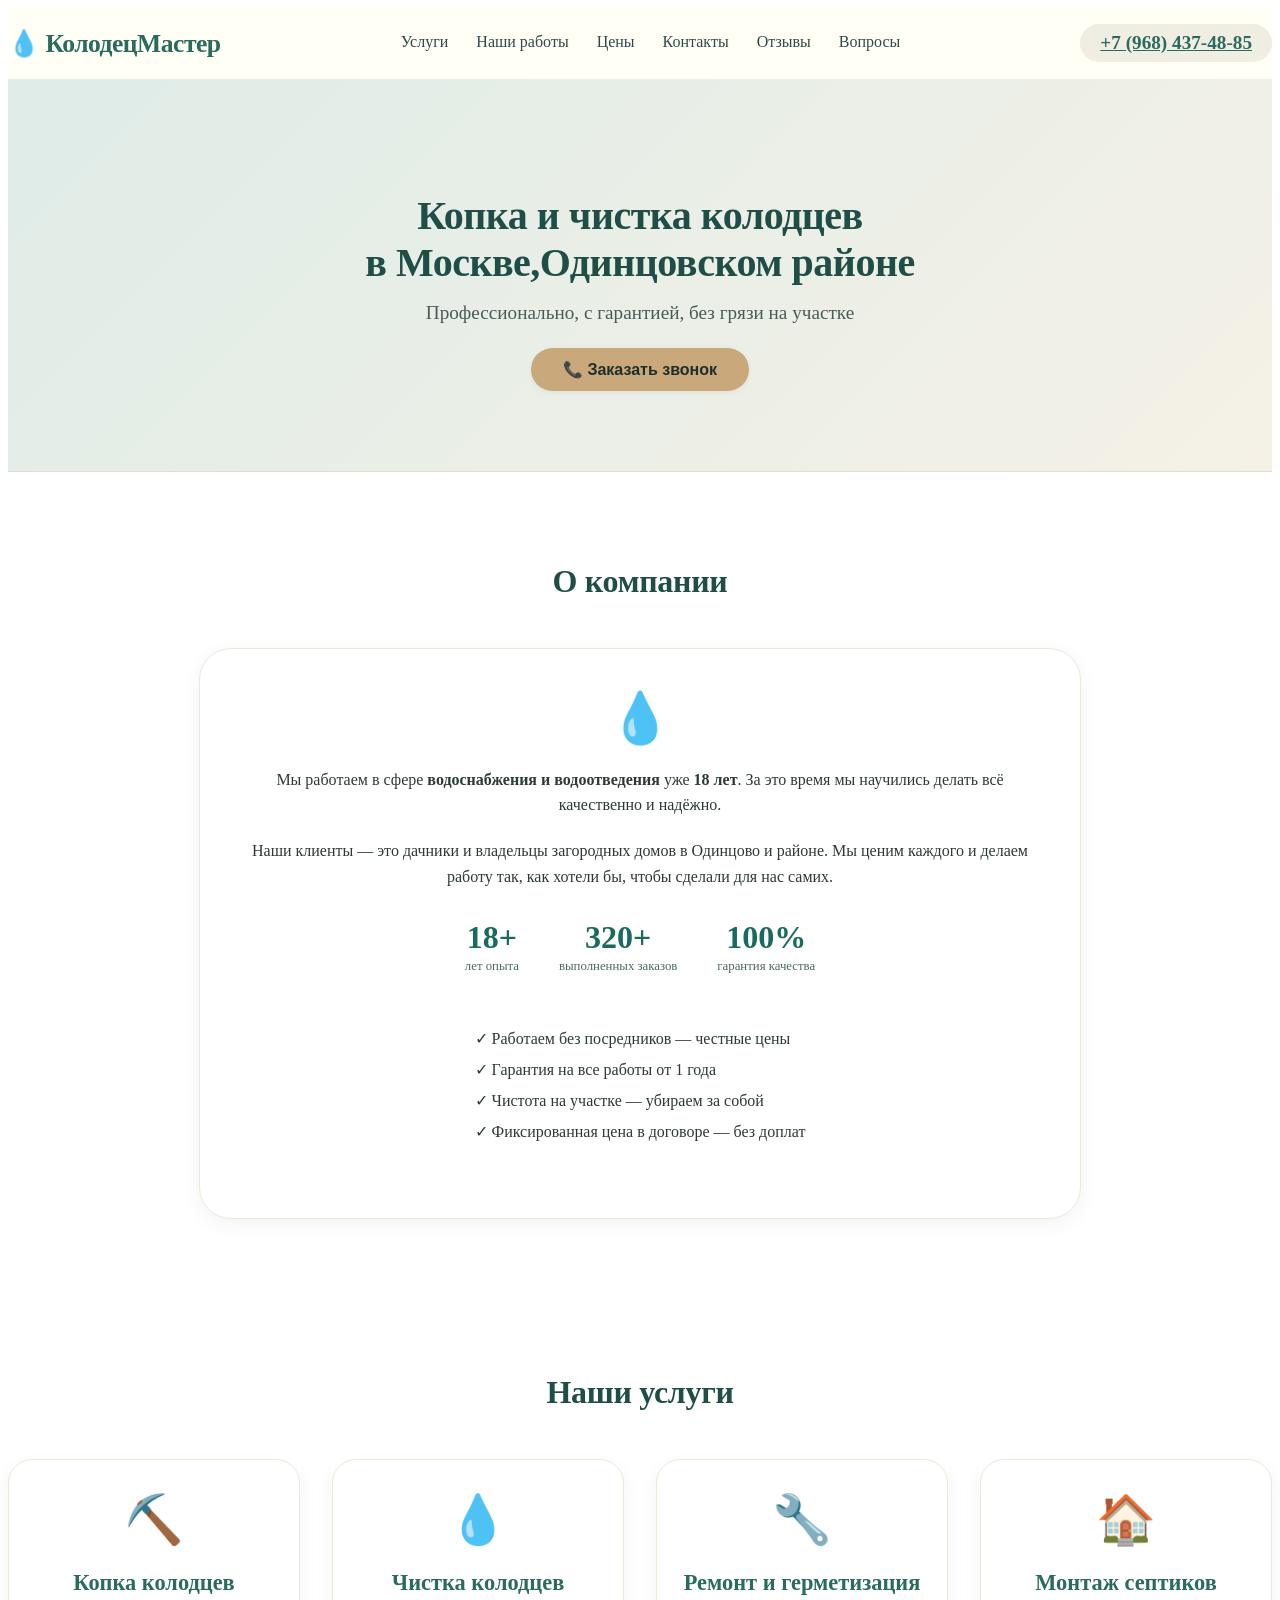
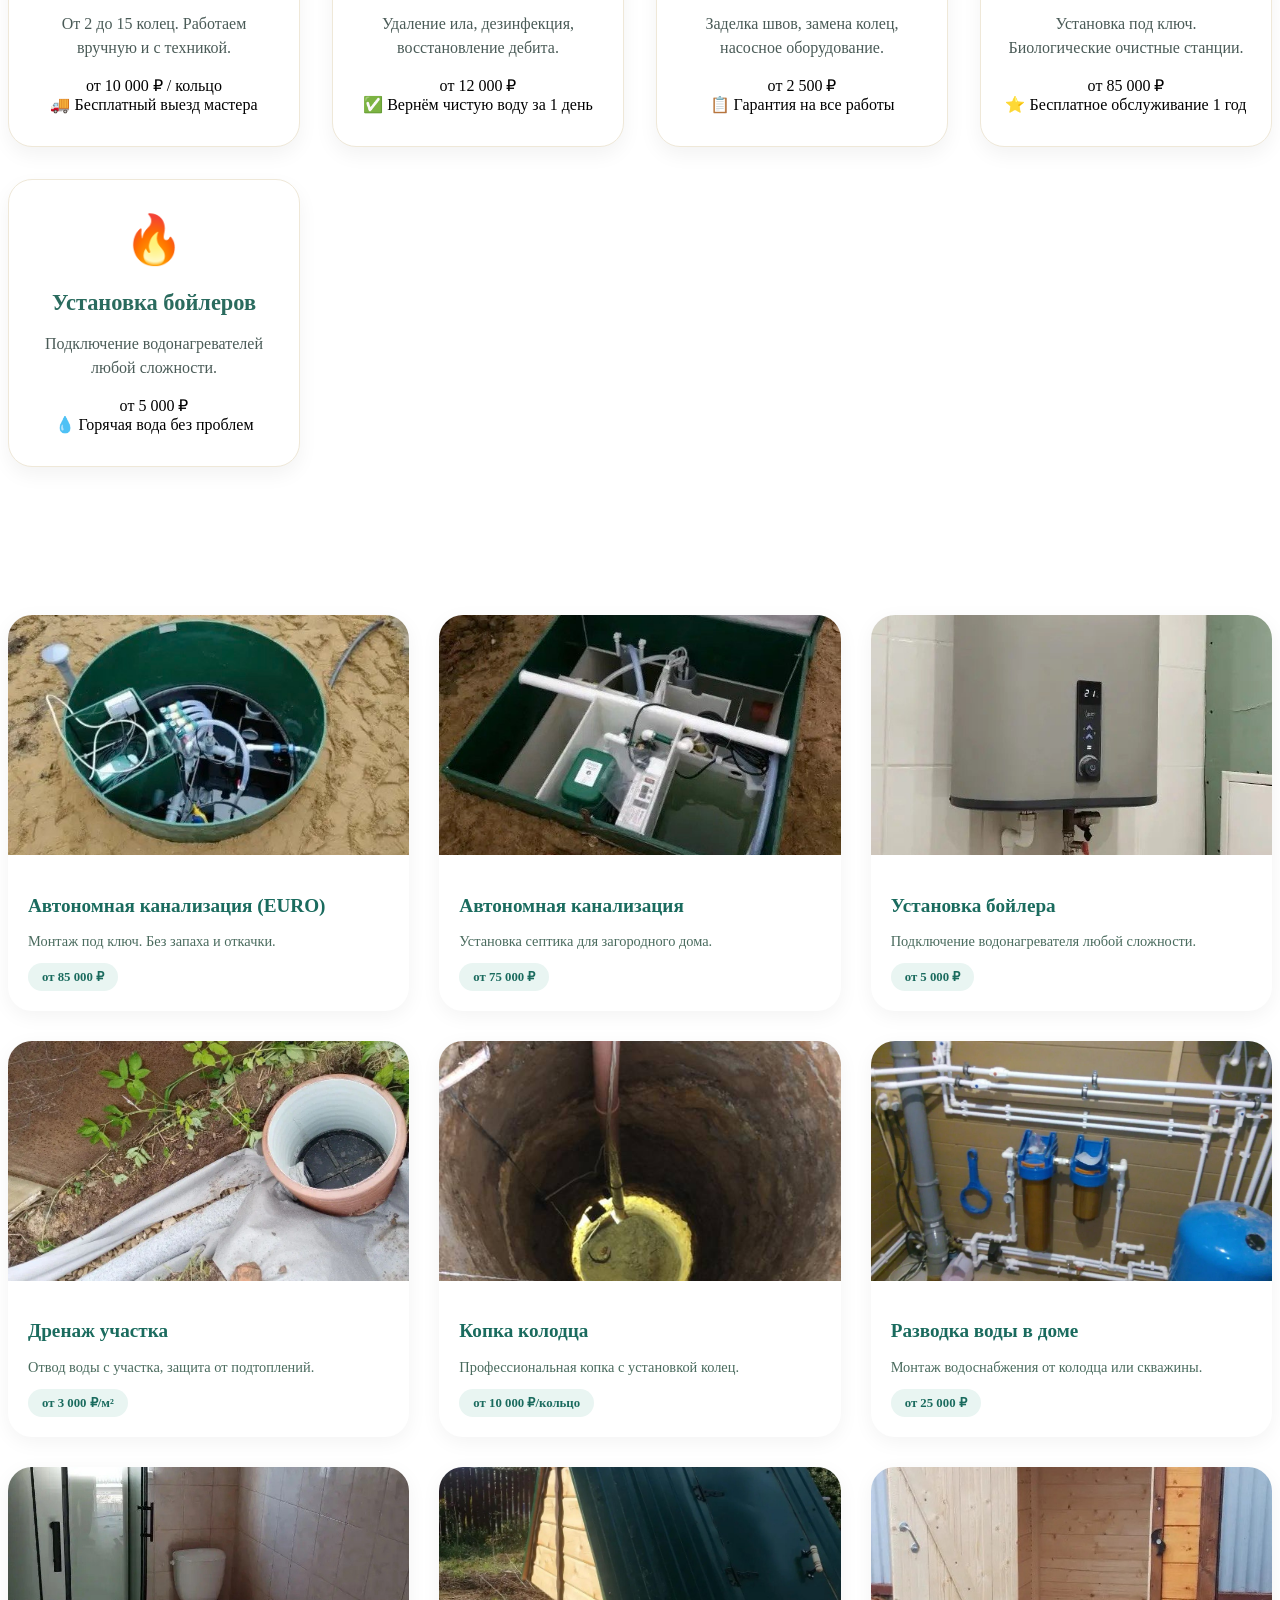
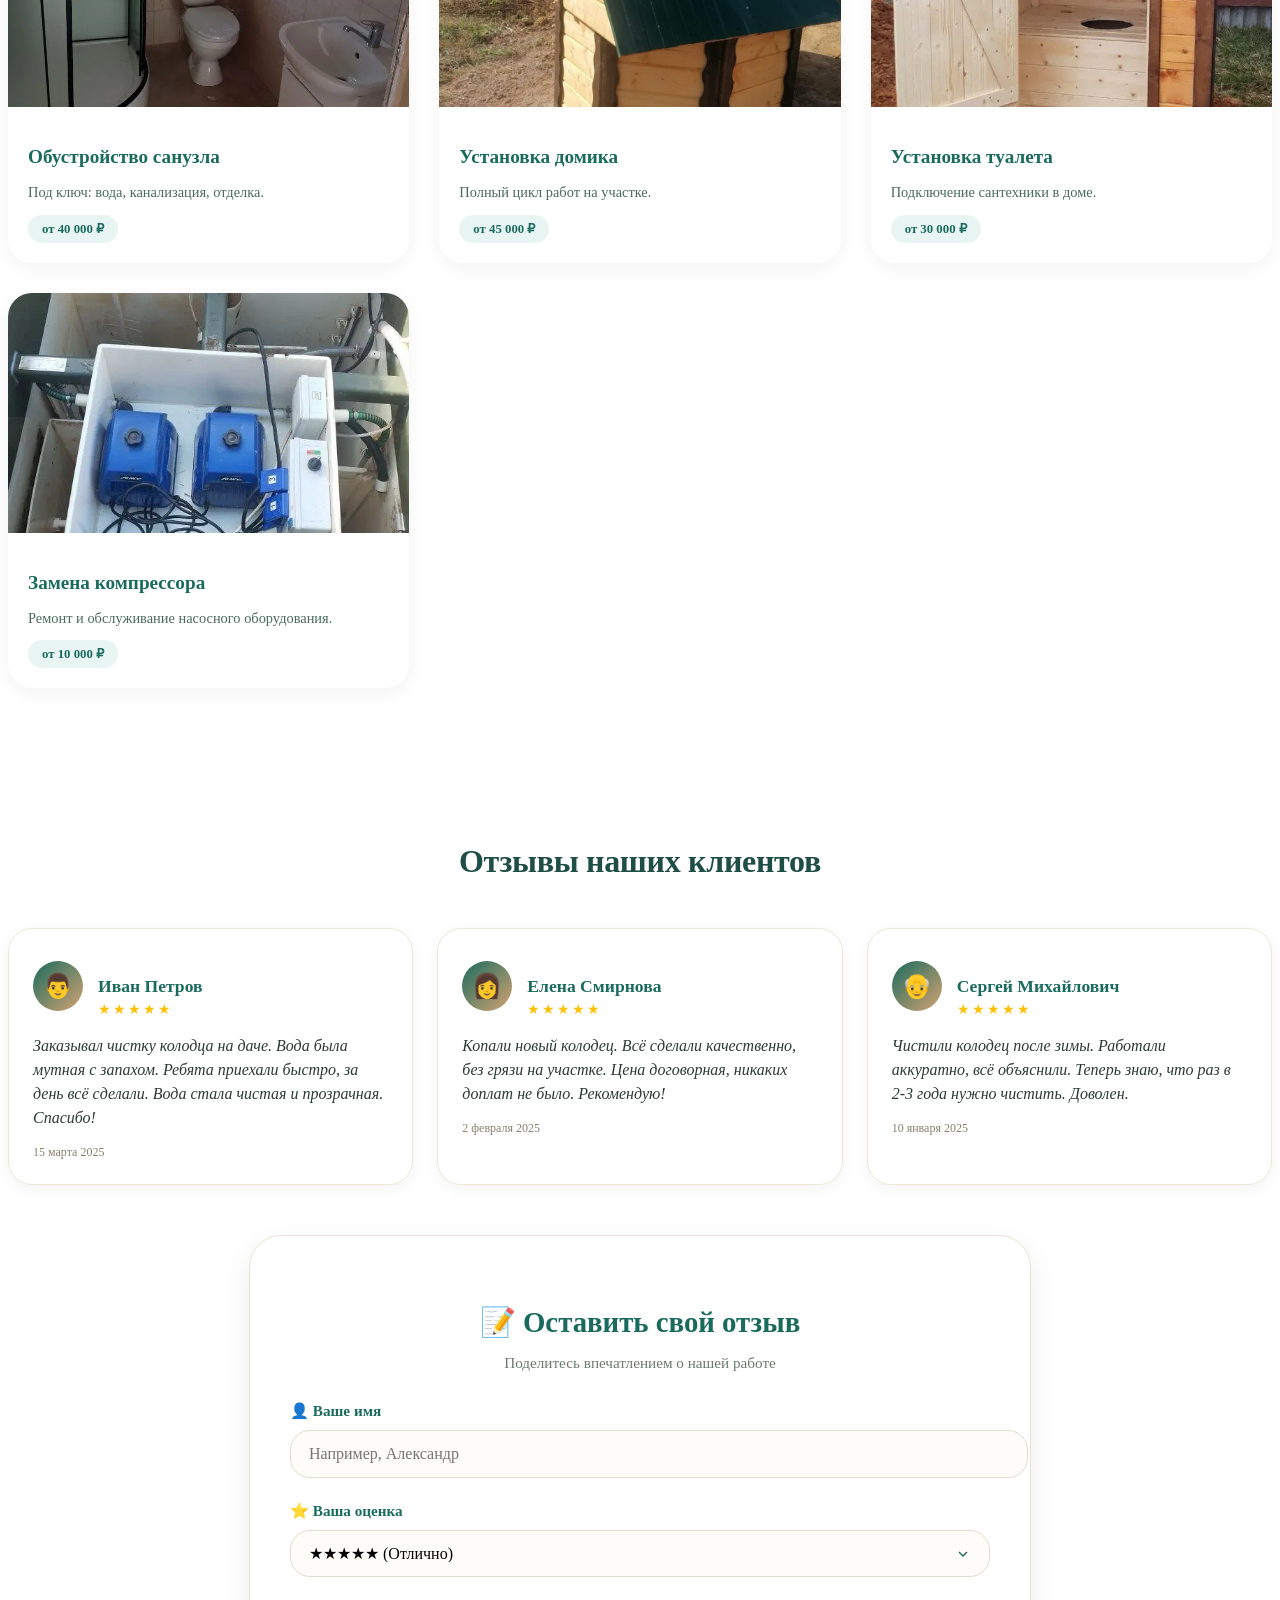
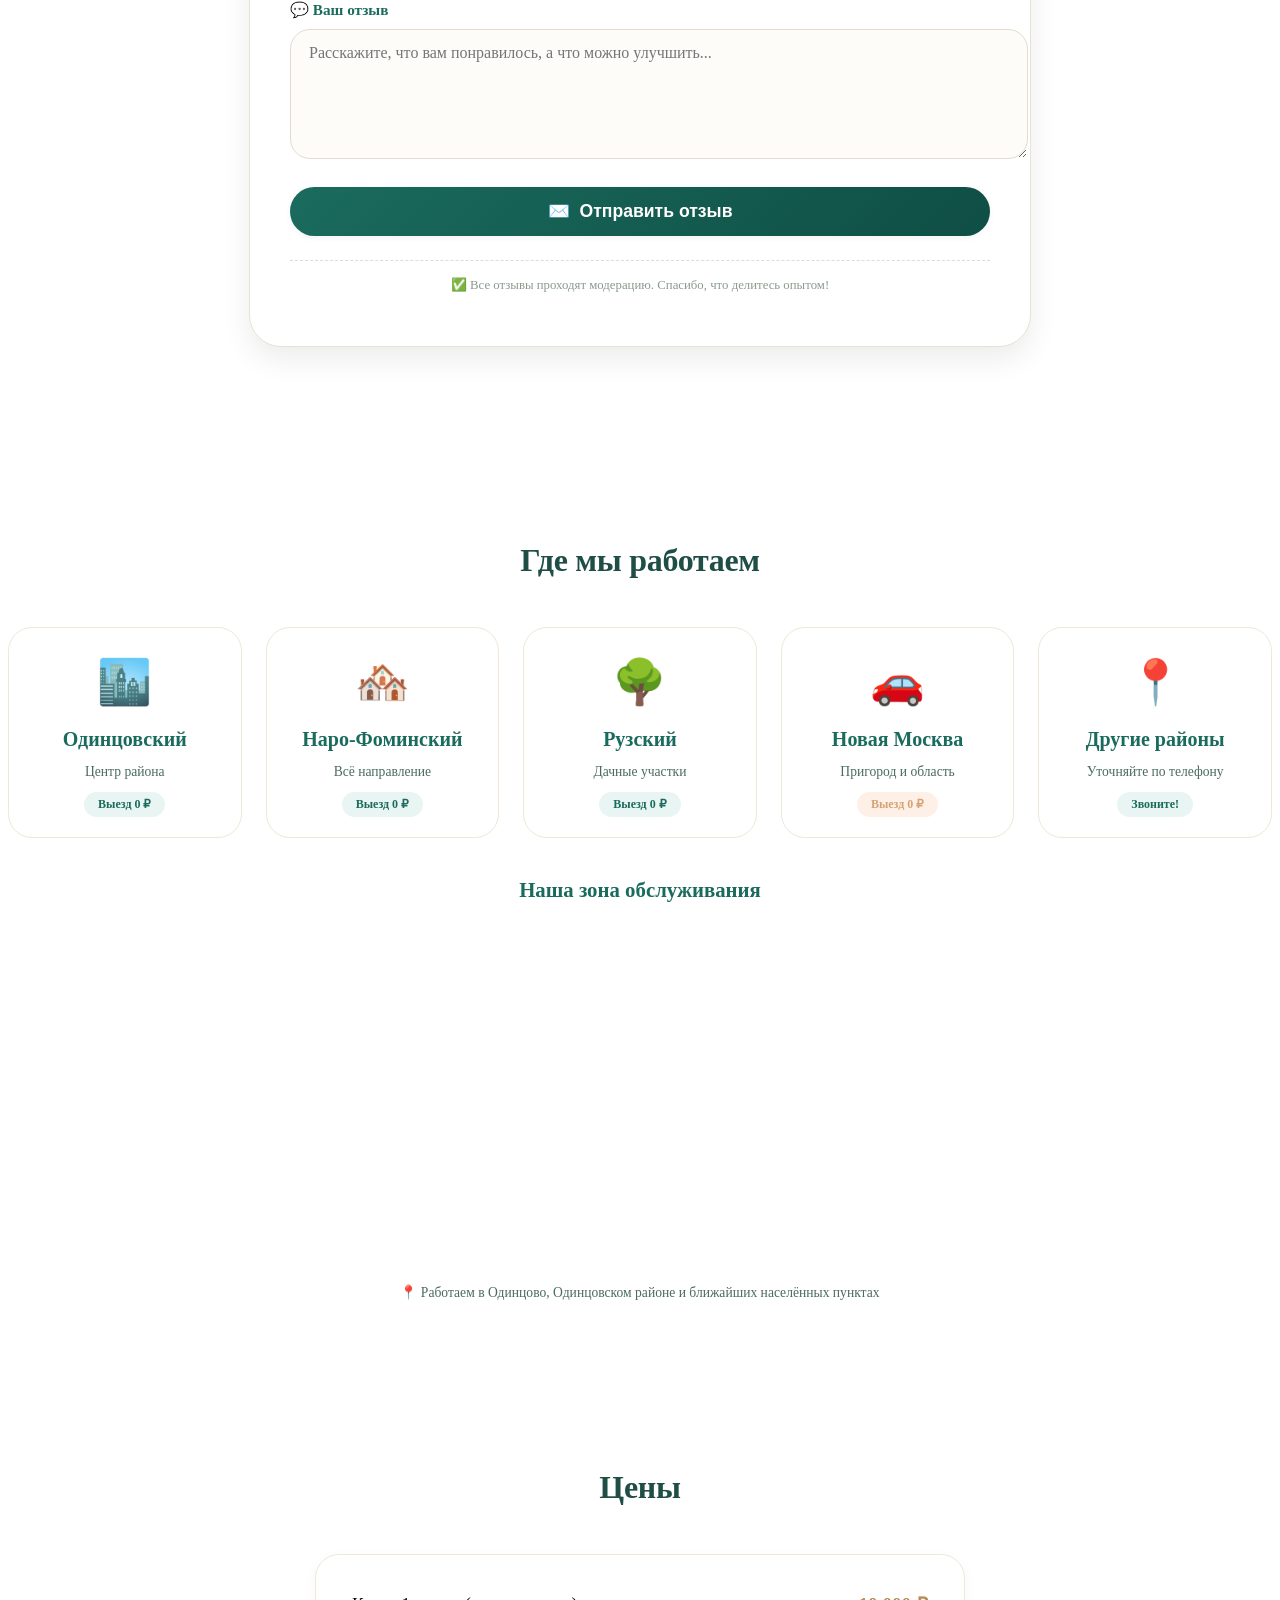
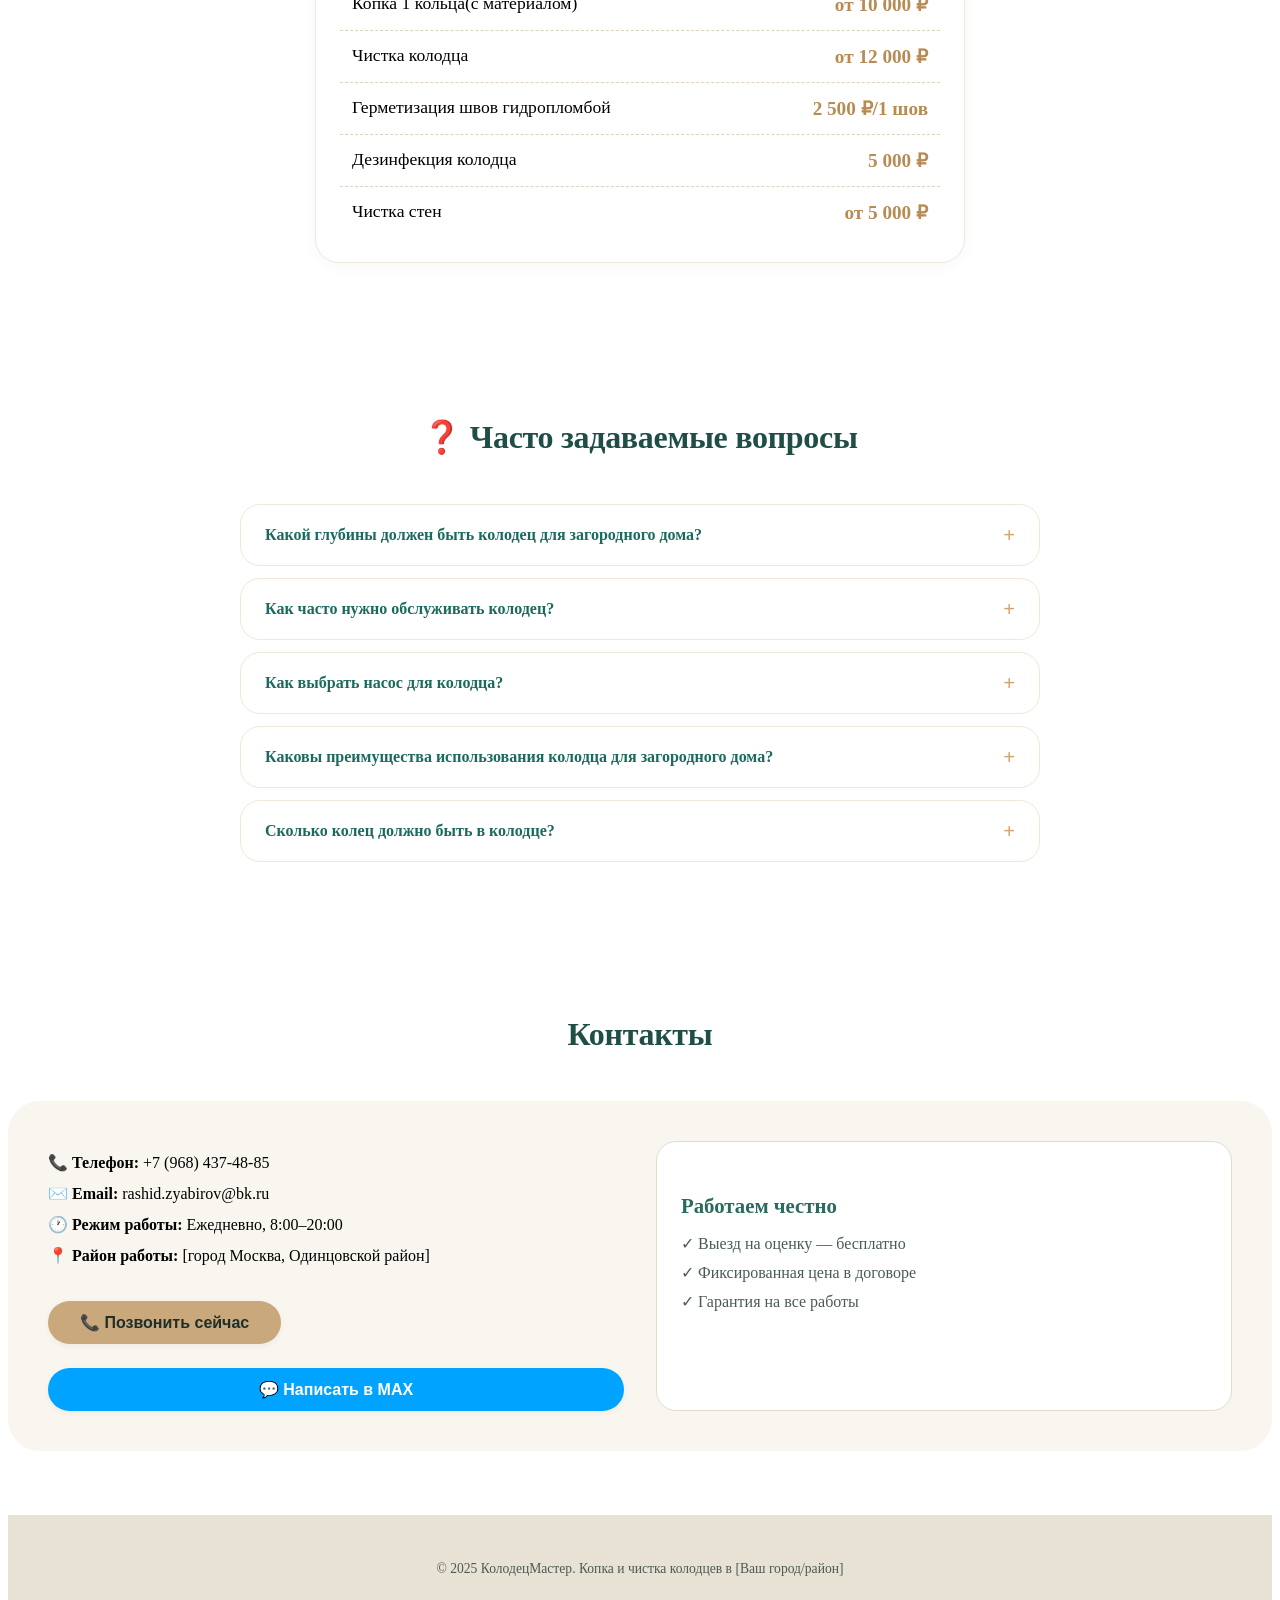
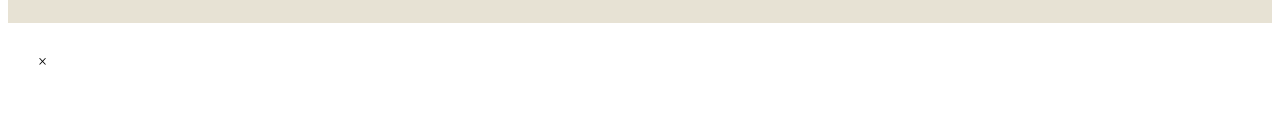
==== commit be5dcd41: "Update index.html" ====
--- a/index.html
+++ b/index.html
@@ -56,7 +56,6 @@
                     <li>✓ Чистота на участке — убираем за собой</li>
                     <li>✓ Фиксированная цена в договоре — без доплат</li>
                 </ul>
-                <button class="btn open-call-btn">📞 Заказать звонок</button>
             </div>
         </div>
     </section>
@@ -656,59 +655,5 @@
             }
         };
     </script>
-    <div id="callModal" class="modal">
-        <div class="modal-content call-modal">
-            <span class="close-call">&times;</span>
-            <div class="modal-header">
-                <h3>📞 Заказать звонок</h3>
-                <p>Оставьте номер — мы перезвоним через 15 минут</p>
-            </div>
-            <form id="callForm">
-                <div class="form-group">
-                    <input type="text" id="callName" placeholder="Ваше имя" required>
-                </div>
-                <div class="form-group">
-                    <input type="tel" id="callPhone" placeholder="+7 (___) ___-__-__" required>
-                </div>
-                <button type="submit" class="btn submit-call">Перезвоните мне</button>
-                <p class="form-note">Нажимая на кнопку, вы соглашаетесь с обработкой данных</p>
-            </form>
-        </div>
-    </div>
-        <script>
-        const callModal = document.getElementById('callModal');
-        const openBtns = document.querySelectorAll('.open-call-btn');
-        const closeBtn = document.querySelector('.close-call');
-        
-        openBtns.forEach(btn => {
-            btn.onclick = function() {
-                callModal.style.display = 'block';
-            };
-        });
-        
-        if (closeBtn) {
-            closeBtn.onclick = function() {
-                callModal.style.display = 'none';
-            };
-        }
-        
-        window.onclick = function(event) {
-            if (event.target == callModal) {
-                callModal.style.display = 'none';
-            }
-        };
-        
-        const form = document.getElementById('callForm');
-        if (form) {
-            form.onsubmit = function(e) {
-                e.preventDefault();
-                const name = document.getElementById('callName').value;
-                const phone = document.getElementById('callPhone').value;
-                alert(`Спасибо, ${name}! Мы перезвоним вам на ${phone} в ближайшее время.`);
-                form.reset();
-                callModal.style.display = 'none';
-            };
-        }
-    </script>
 </body>
 </html>
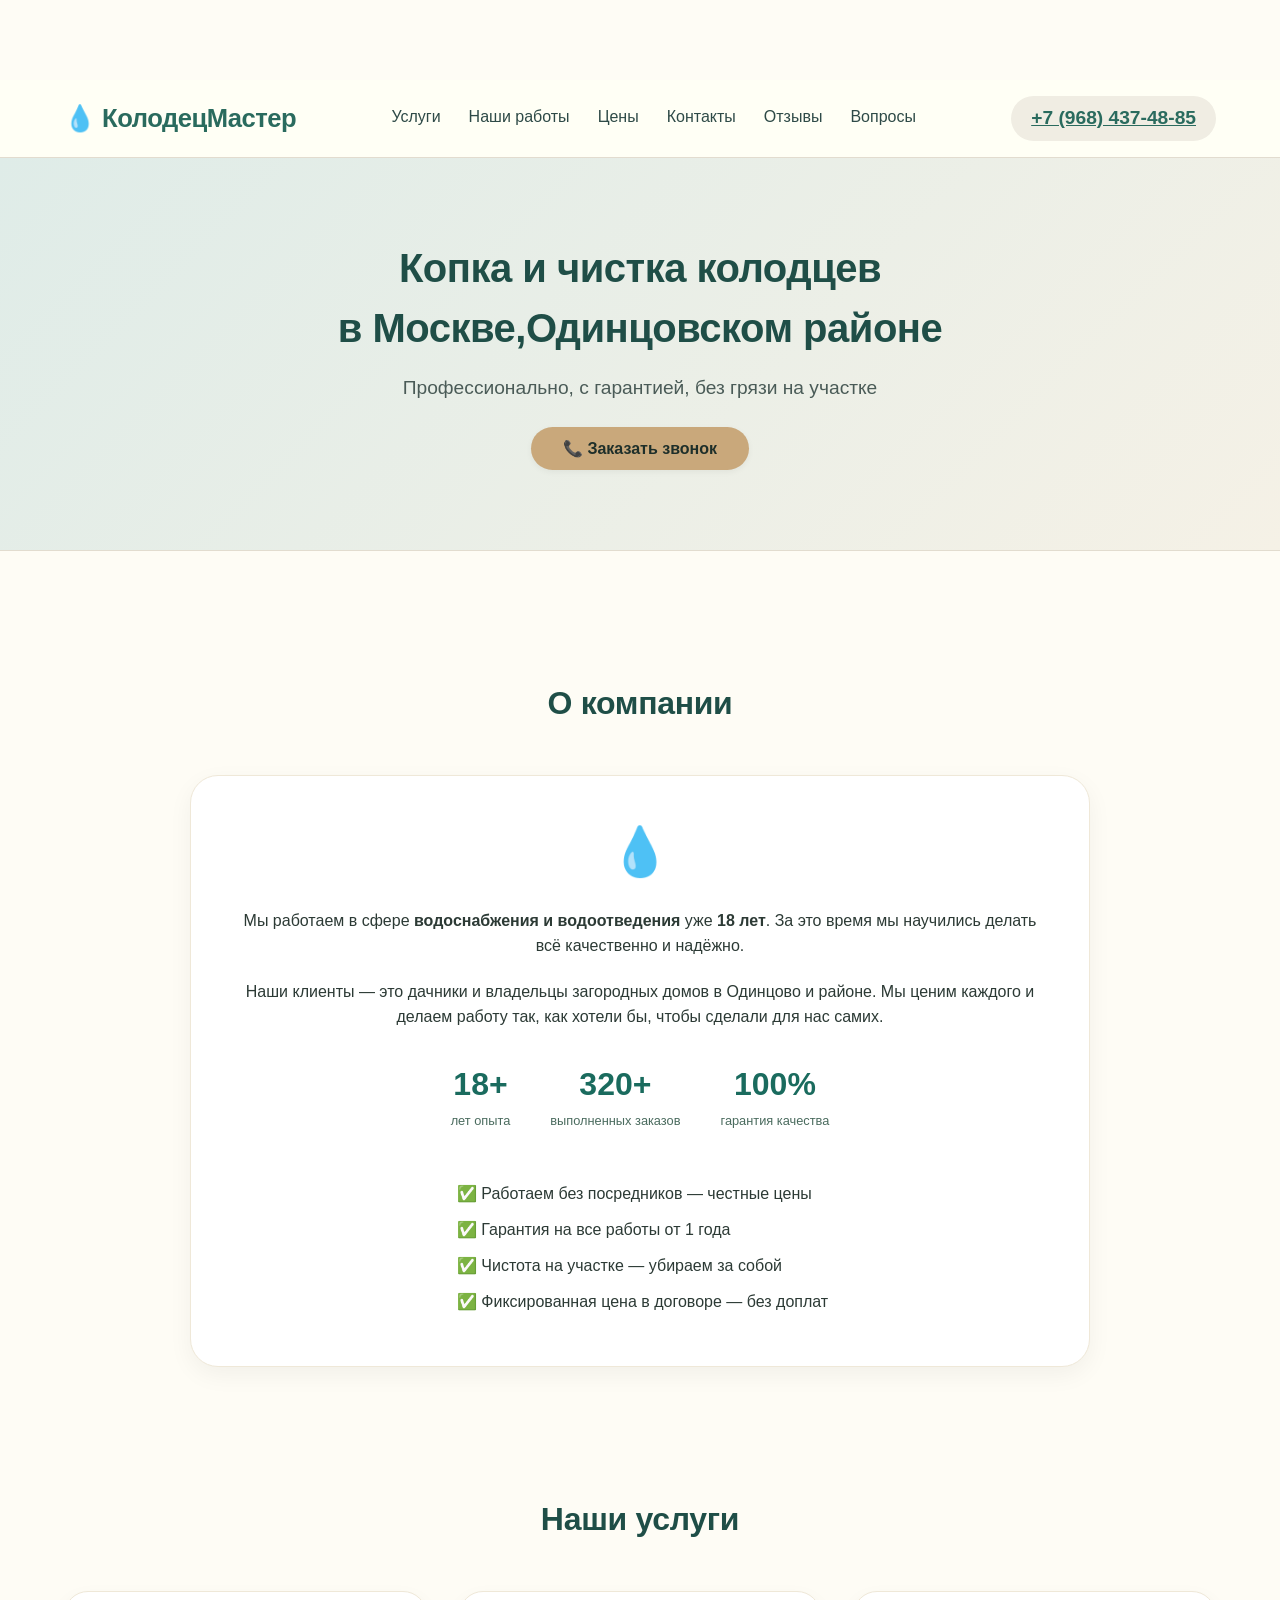
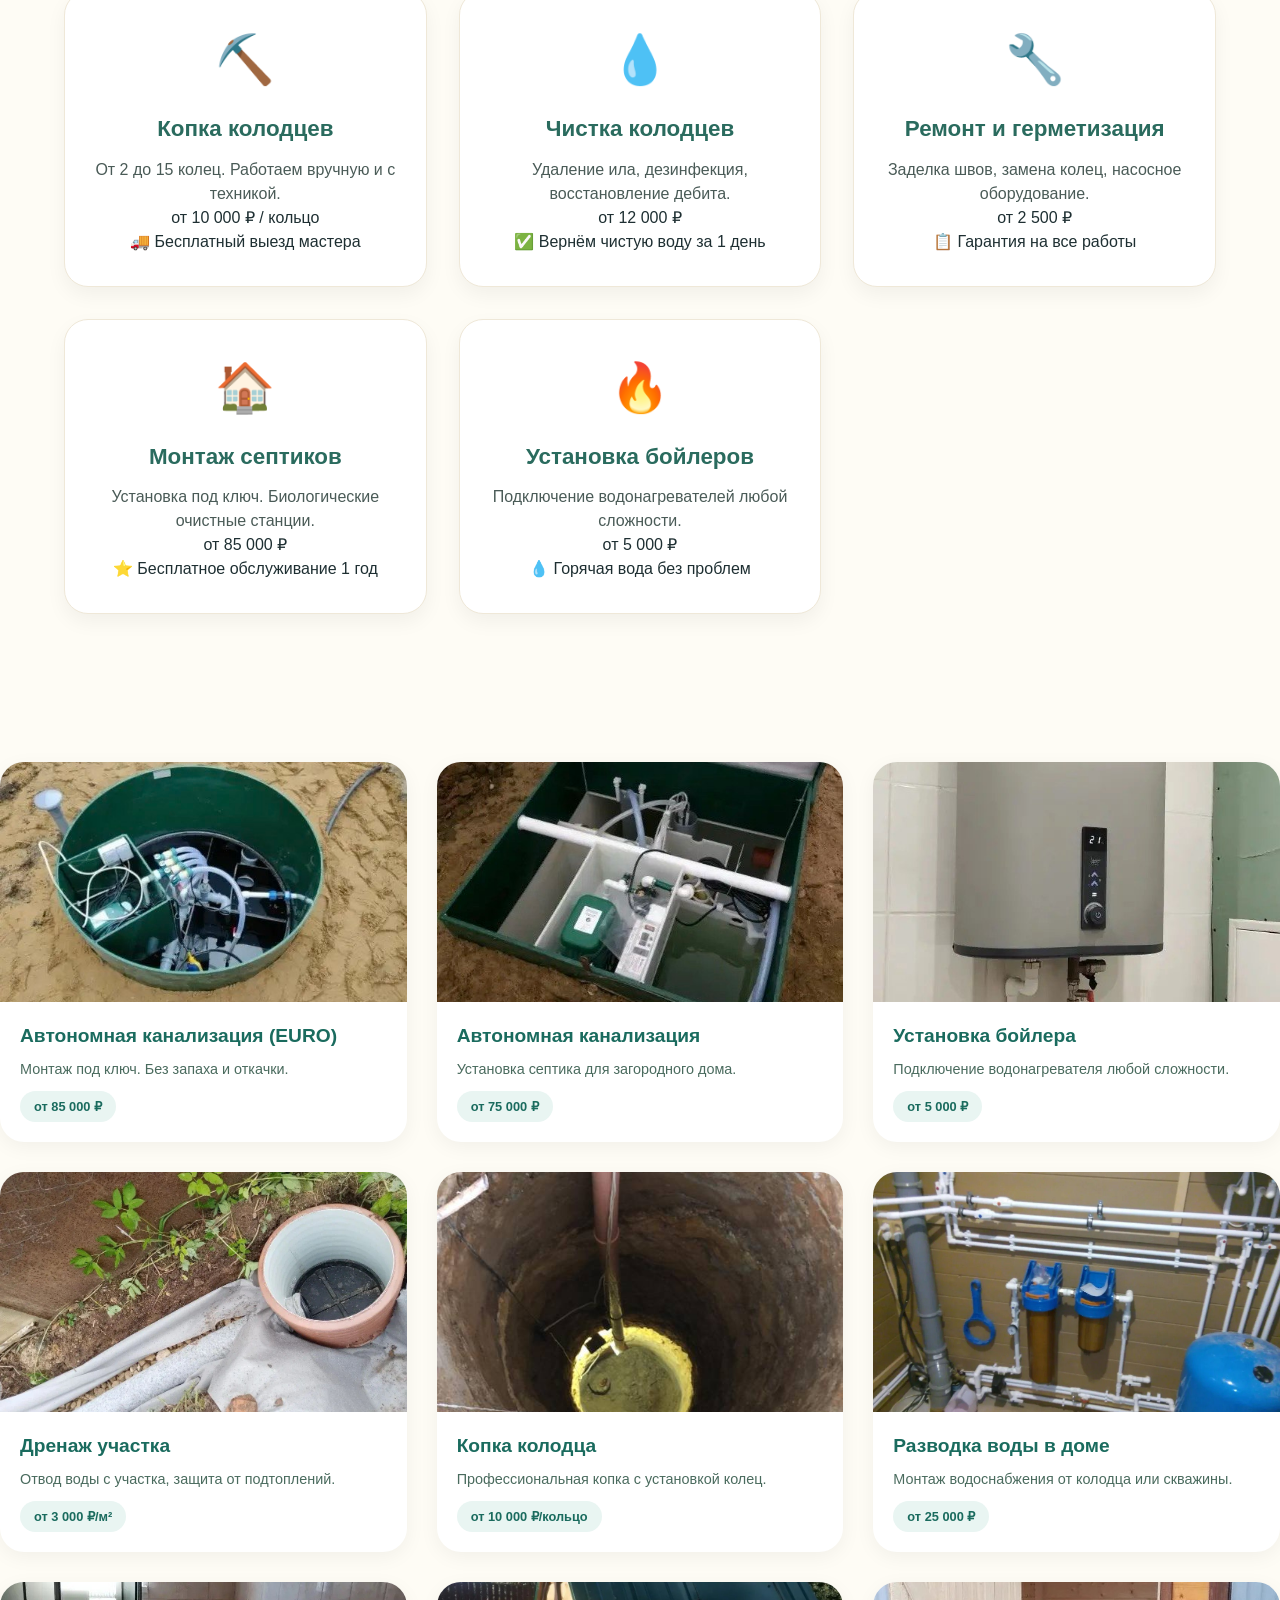
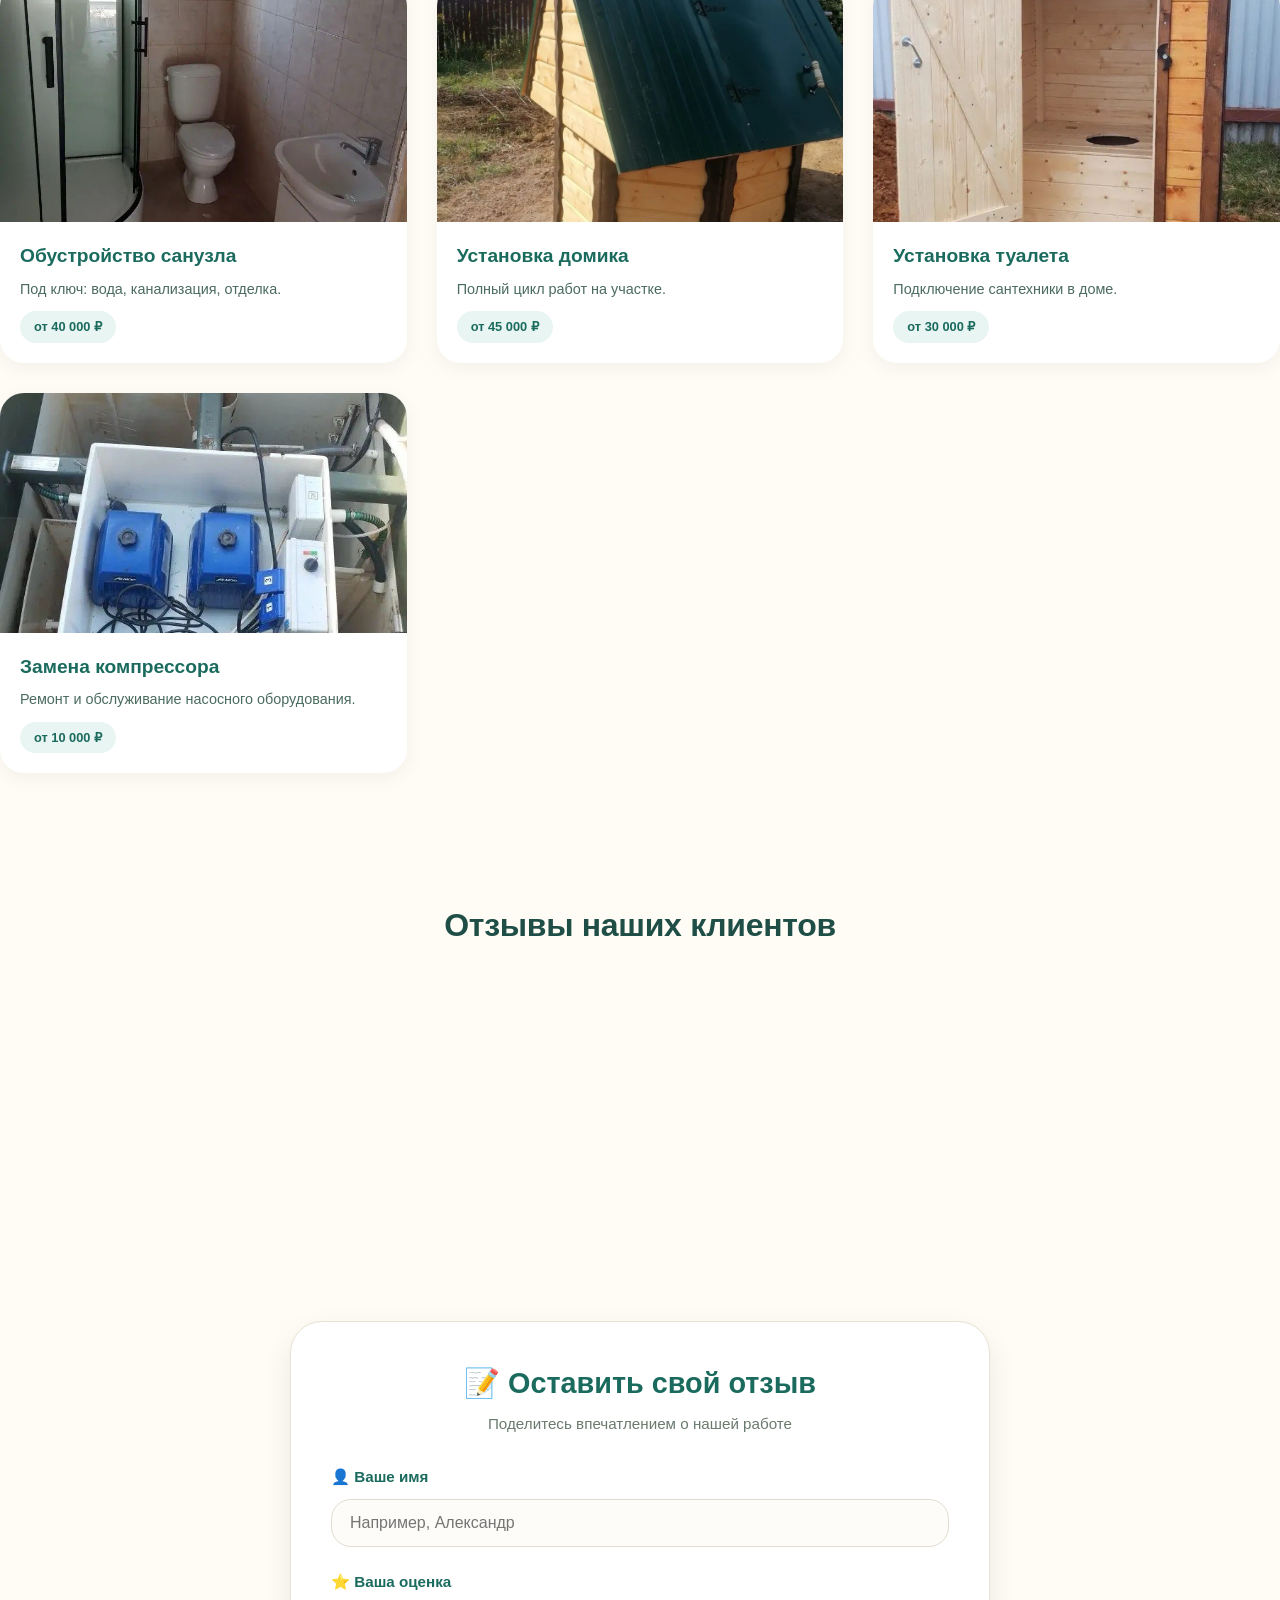
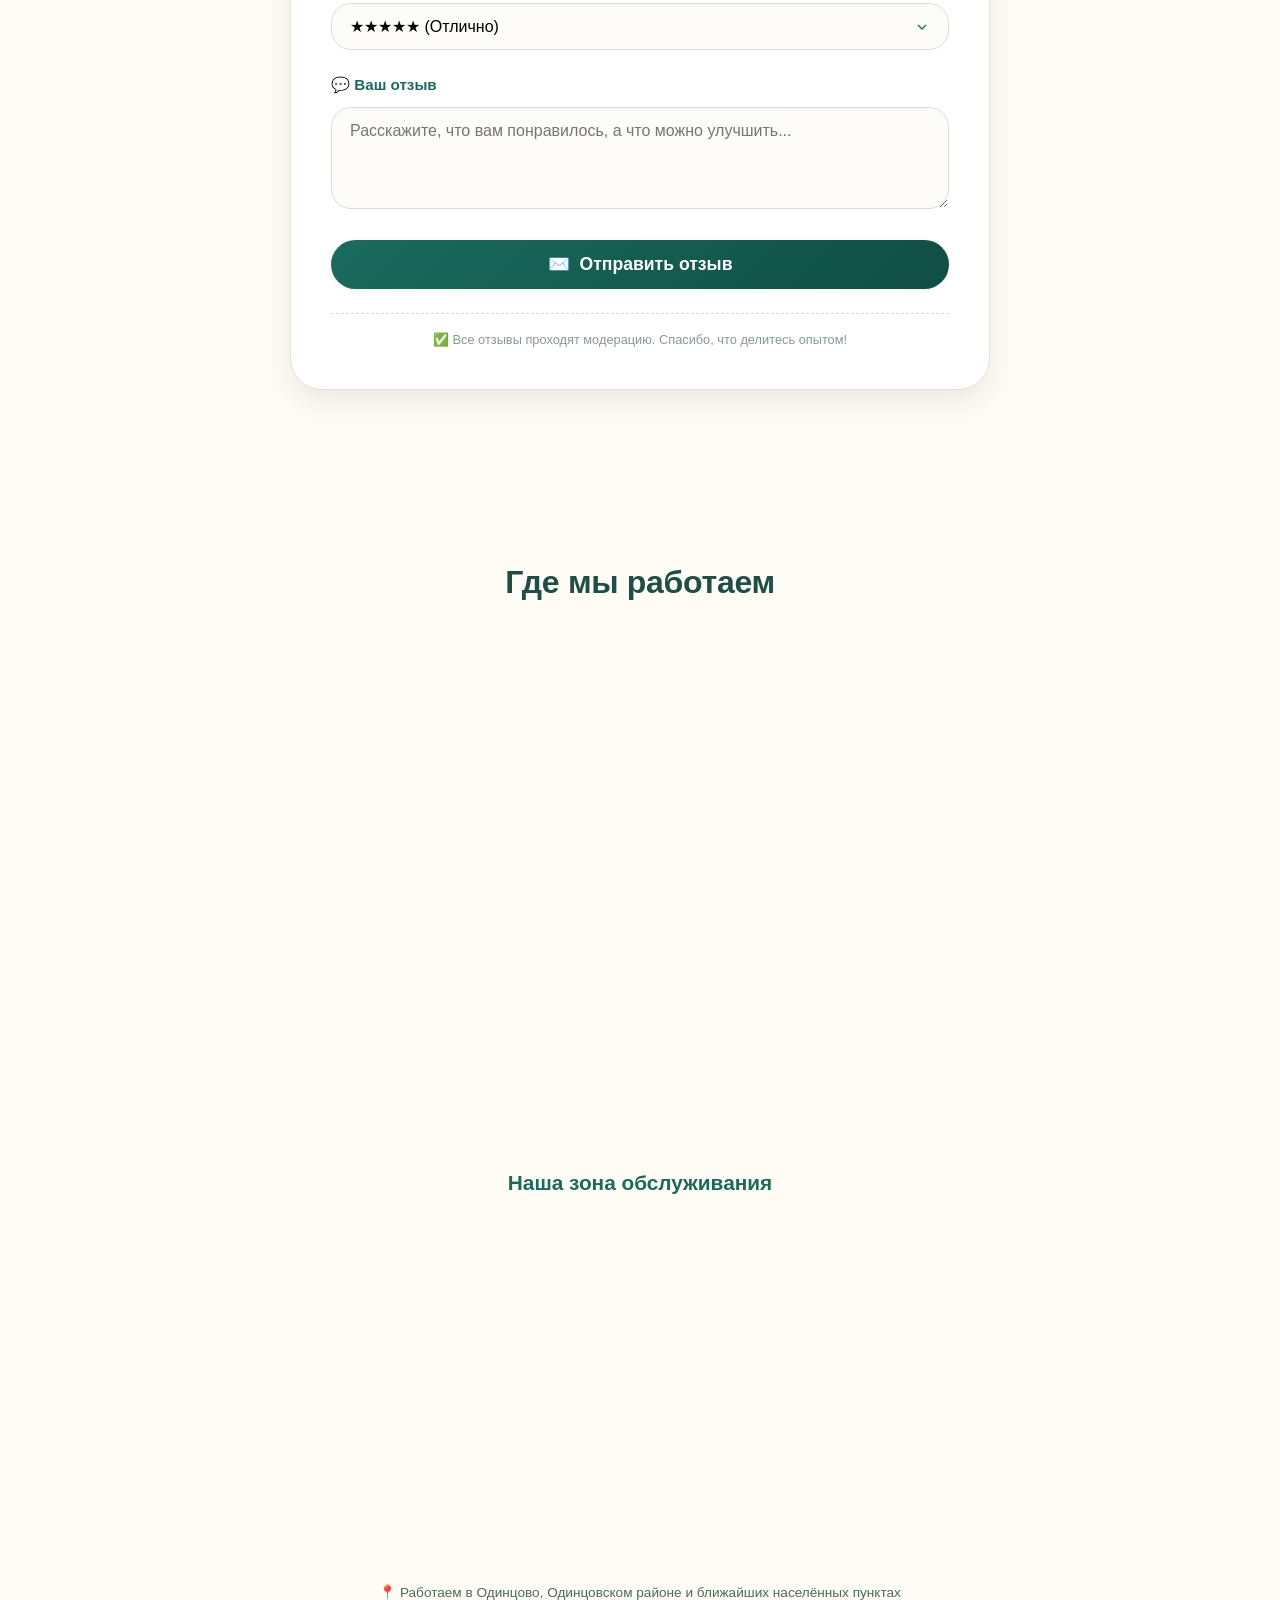
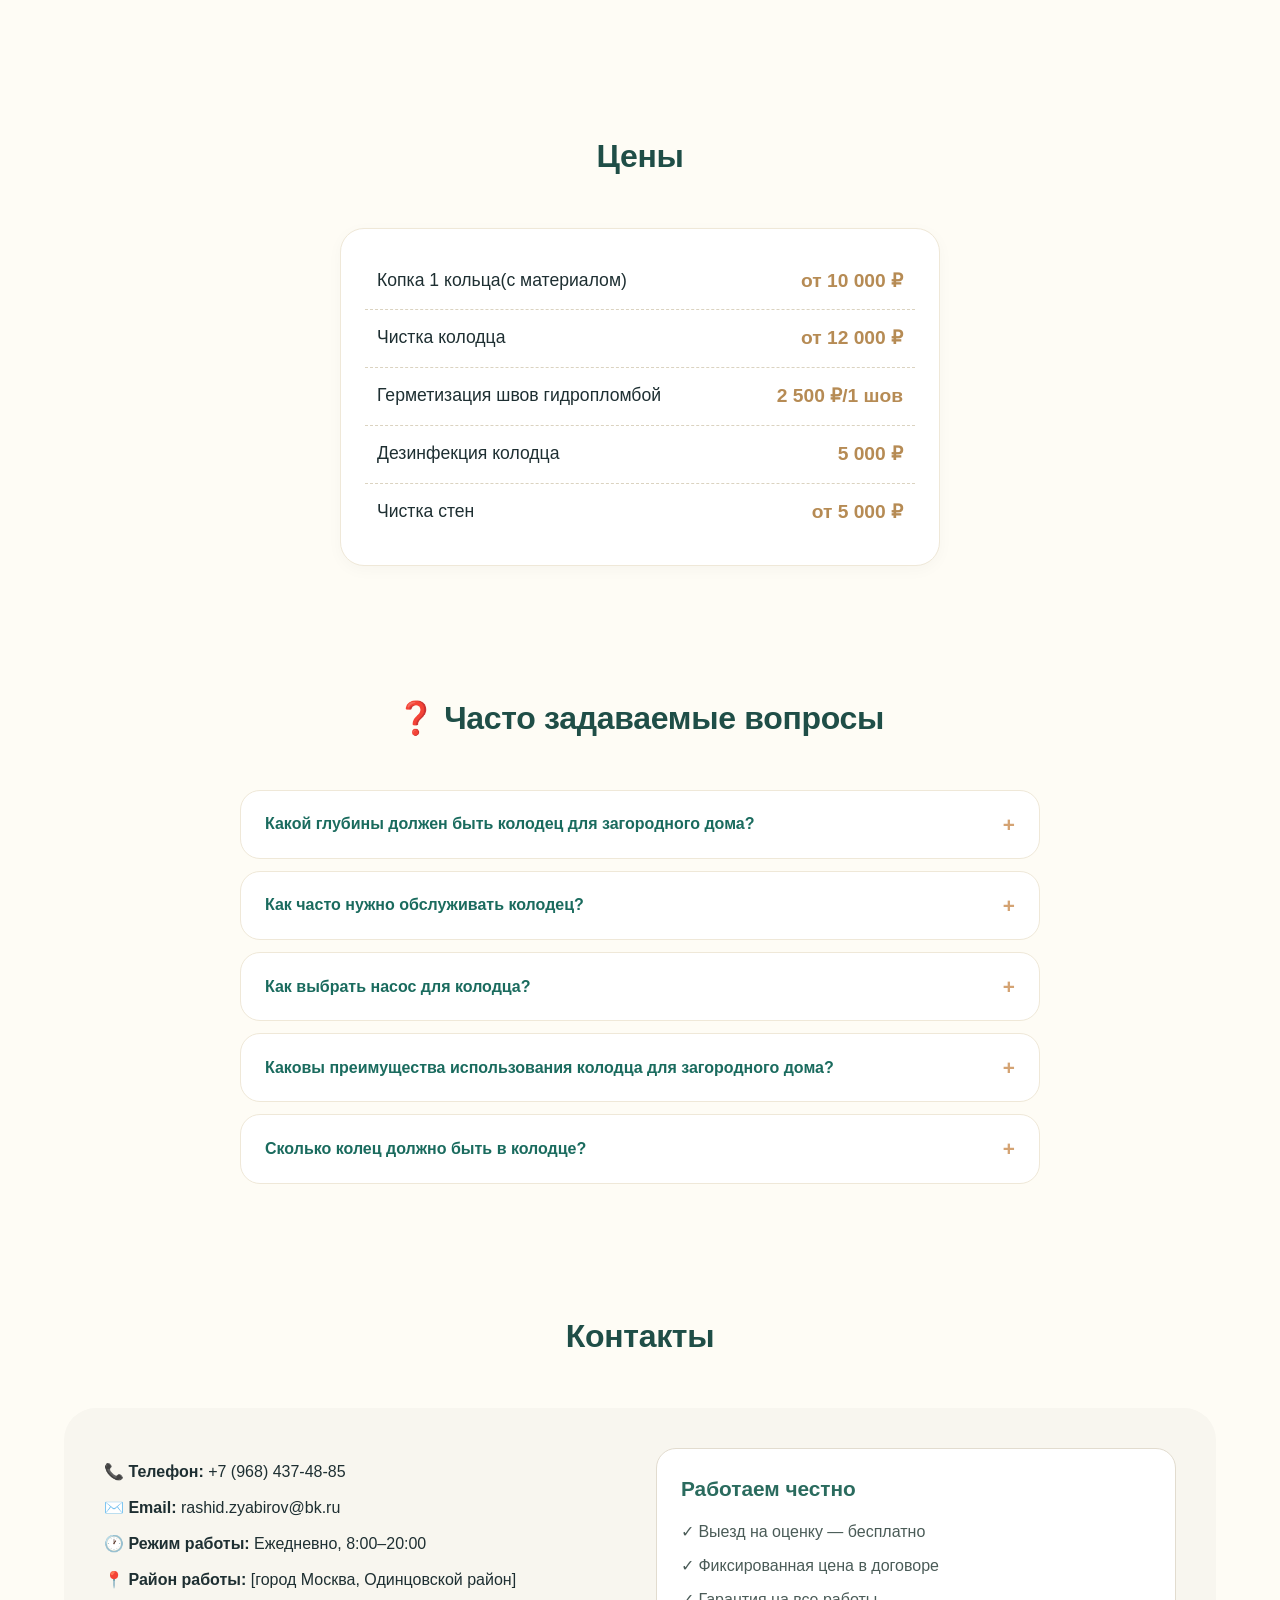
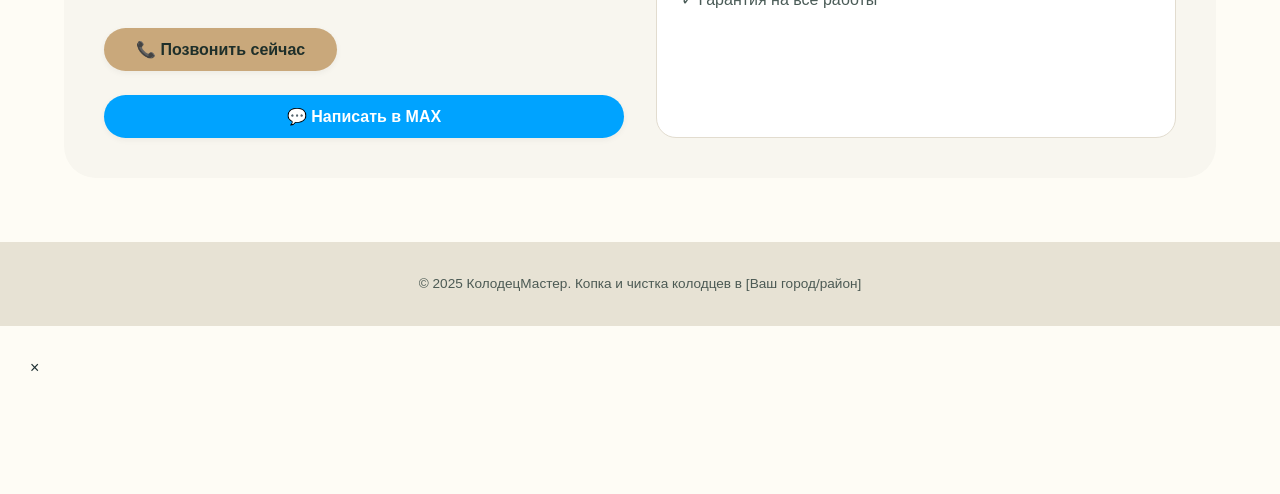
==== commit a4c3e78e: "Update index.html" ====
--- a/index.html
+++ b/index.html
@@ -30,9 +30,10 @@
         </div>
     </section>
     <section id="about">
+           <section id="about">
         <div class="container">
             <h2>О компании</h2>
-            <div class="about-single">
+            <div class="about-card">
                 <div class="about-icon">💧</div>
                 <p>Мы работаем в сфере <strong>водоснабжения и водоотведения</strong> уже <strong>18 лет</strong>. За это время мы научились делать всё качественно и надёжно.</p>
                 <p>Наши клиенты — это дачники и владельцы загородных домов в Одинцово и районе. Мы ценим каждого и делаем работу так, как хотели бы, чтобы сделали для нас самих.</p>
@@ -50,11 +51,11 @@
                         <span class="stat-label">гарантия качества</span>
                     </div>
                 </div>
-                <ul class="about-list-center">
-                    <li>✓ Работаем без посредников — честные цены</li>
-                    <li>✓ Гарантия на все работы от 1 года</li>
-                    <li>✓ Чистота на участке — убираем за собой</li>
-                    <li>✓ Фиксированная цена в договоре — без доплат</li>
+                <ul class="about-list">
+                    <li>✅ Работаем без посредников — честные цены</li>
+                    <li>✅ Гарантия на все работы от 1 года</li>
+                    <li>✅ Чистота на участке — убираем за собой</li>
+                    <li>✅ Фиксированная цена в договоре — без доплат</li>
                 </ul>
             </div>
         </div>
@@ -655,5 +656,22 @@
             }
         };
     </script>
+        <script>
+        // Анимация при скролле
+        const animatedElements = document.querySelectorAll('.service-card, .benefit, .gallery-item, .area-card, .blog-card, .review-card, .price-card, .about-single, .faq-item');
+        
+        const observer = new IntersectionObserver((entries) => {
+            entries.forEach(entry => {
+                if (entry.isIntersecting) {
+                    entry.target.classList.add('visible');
+                }
+            });
+        }, { threshold: 0.1 });
+        
+        animatedElements.forEach(el => {
+            el.classList.add('animate-item');
+            observer.observe(el);
+        });
+    </script>
 </body>
 </html>
--- a/style.css
+++ b/style.css
@@ -1,4 +1,4 @@
-/* {
+* {
     margin: 0;
     padding: 0;
     box-sizing: border-box;
@@ -17,17 +17,29 @@
     padding: 0 24px;
 }
 
-/* Шапка — закреплённая (работает на всех телефонах) */
+/* ===== ФИКСАЦИЯ ШАПКИ (РАБОТАЕТ НА ВСЕХ УСТРОЙСТВАХ) ===== */
 header {
+    position: fixed;
+    top: 0;
+    left: 0;
+    width: 100%;
+    z-index: 9999;
     background: rgba(255, 255, 245, 0.95);
     backdrop-filter: blur(12px);
-    border-bottom: 1px solid rgba(255, 255, 255, 0.3);
+    -webkit-backdrop-filter: blur(12px);
+    border-bottom: 1px solid #e2dccf;
     padding: 16px 0;
-    position: -webkit-sticky;  /* для Safari на iPhone */
-    position: sticky;
-    top: 0;
-    z-index: 1000;
-    width: 100%;
+}
+
+body {
+    padding-top: 80px;
+}
+
+/* Дополнительный фикс для iPhone */
+@supports (-webkit-touch-callout: none) {
+    header {
+        position: fixed;
+    }
 }
 header .container {
     display: flex;
@@ -1452,24 +1464,46 @@
     margin-left: 20px;
     margin-bottom: 8px;
 }
-/* ===== БЛОК О КОМПАНИИ ПО ЦЕНТРУ ===== */
-.about-single {
-    max-width: 800px;
+/* ===== АНИМАЦИЯ ПРИ СКРОЛЛЕ ===== */
+.animate-item {
+    opacity: 0;
+    transform: translateY(30px);
+    transition: opacity 0.6s ease, transform 0.6s ease;
+}
+
+.animate-item.visible {
+    opacity: 1;
+    transform: translateY(0);
+}
+
+/* Разные задержки для элементов */
+.delay-1 {
+    transition-delay: 0.1s;
+}
+.delay-2 {
+    transition-delay: 0.2s;
+}
+.delay-3 {
+    transition-delay: 0.3s;
+}
+/* ===== БЛОК О КОМПАНИИ ===== */
+.about-card {
+    max-width: 900px;
     margin: 0 auto;
+    background: white;
+    border-radius: 28px;
+    padding: 40px;
+    box-shadow: 0 8px 24px rgba(0,0,0,0.05);
+    border: 1px solid #efe8d8;
     text-align: center;
-    background: white;
-    padding: 40px;
-    border-radius: 32px;
-    box-shadow: 0 5px 20px rgba(0,0,0,0.05);
-    border: 1px solid #efe8d8;
 }
 
 .about-icon {
-    font-size: 50px;
+    font-size: 48px;
     margin-bottom: 20px;
 }
 
-.about-single p {
+.about-card p {
     margin-bottom: 20px;
     line-height: 1.6;
     color: #2c3a35;
@@ -1499,23 +1533,23 @@
     color: #4a6b5e;
 }
 
-.about-list-center {
+.about-list {
     list-style: none;
     padding: 0;
-    margin: 25px 0;
+    margin-top: 20px;
     text-align: left;
     display: inline-block;
 }
 
-.about-list-center li {
+.about-list li {
     margin-bottom: 12px;
-    text-align: left;
+    padding-left: 5px;
     color: #2c3a35;
 }
 
 @media (max-width: 768px) {
-    .about-single {
-        padding: 24px;
+    .about-card {
+        padding: 24px 20px;
         margin: 0 16px;
     }
     
@@ -1526,4 +1560,9 @@
     .about-stats .stat-number {
         font-size: 1.5rem;
     }
-}}
+    
+    .about-list {
+        text-align: left;
+        padding-left: 0;
+    }
+}
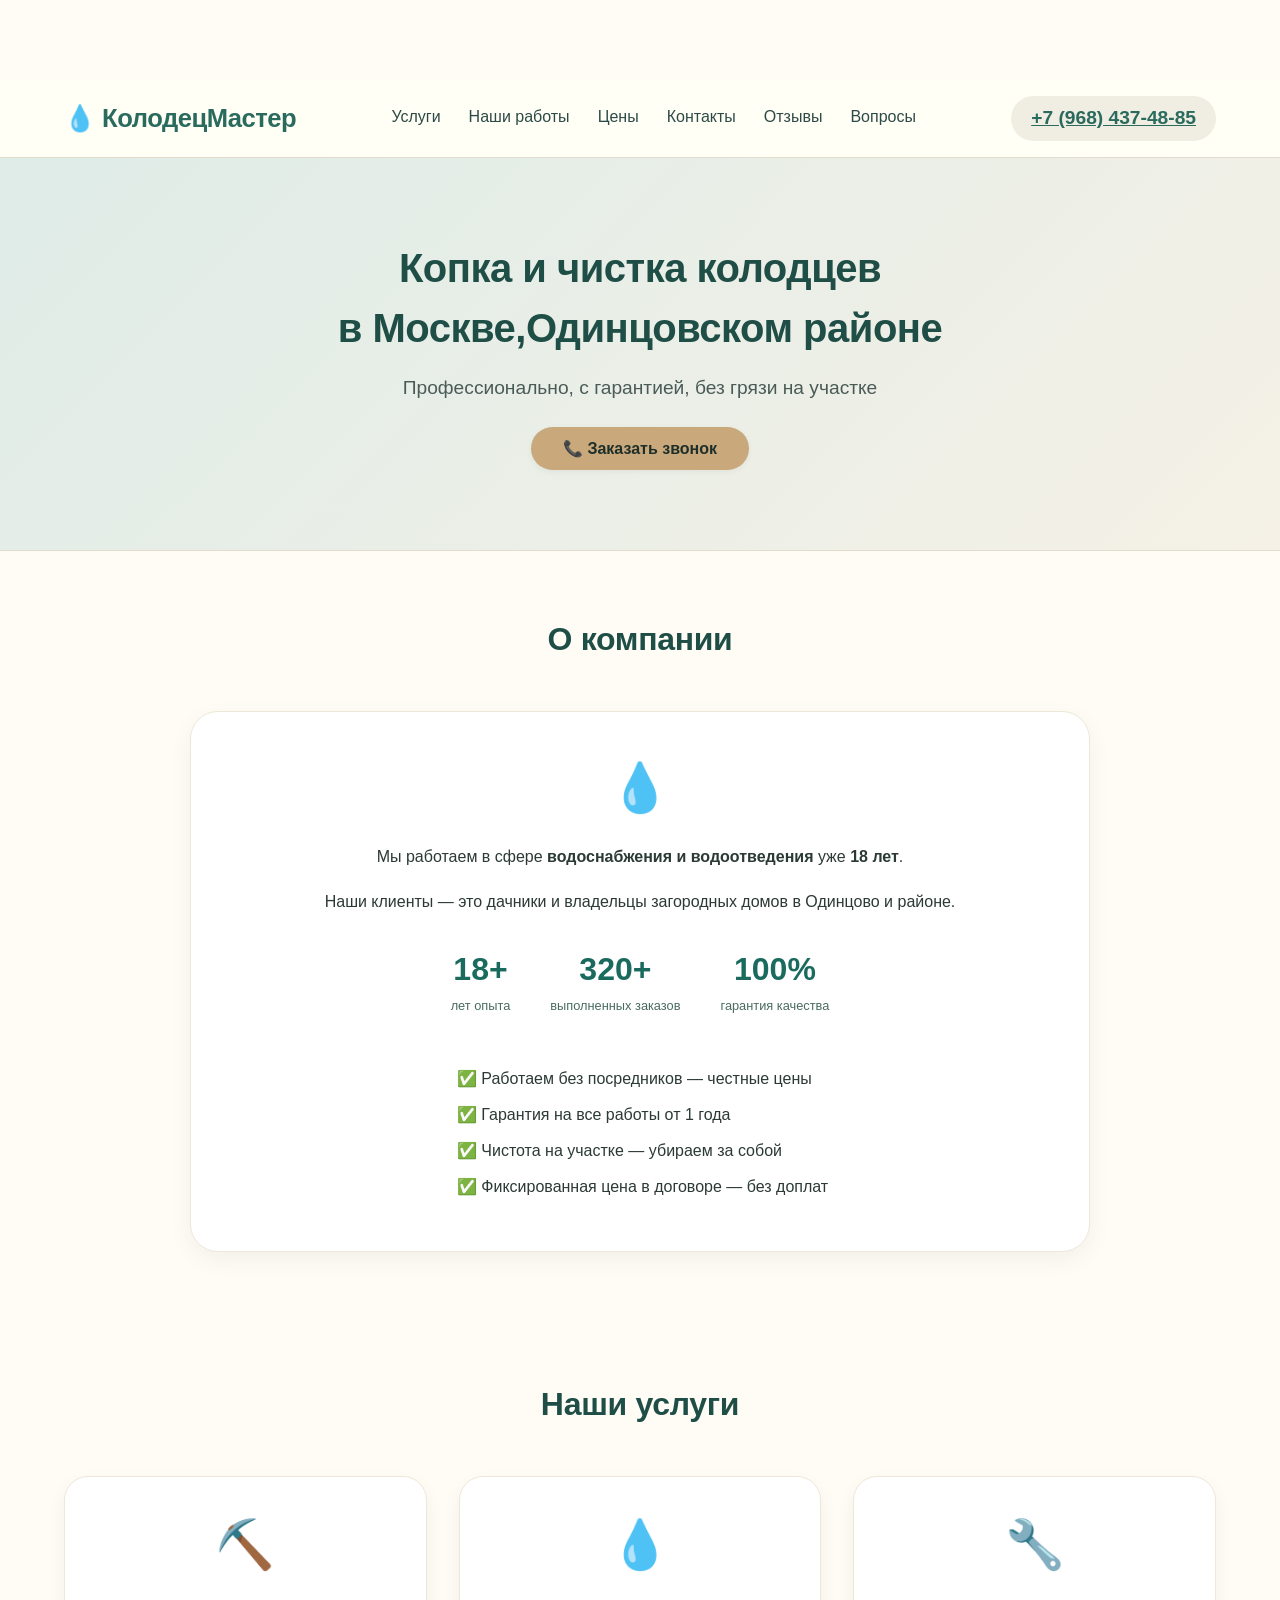
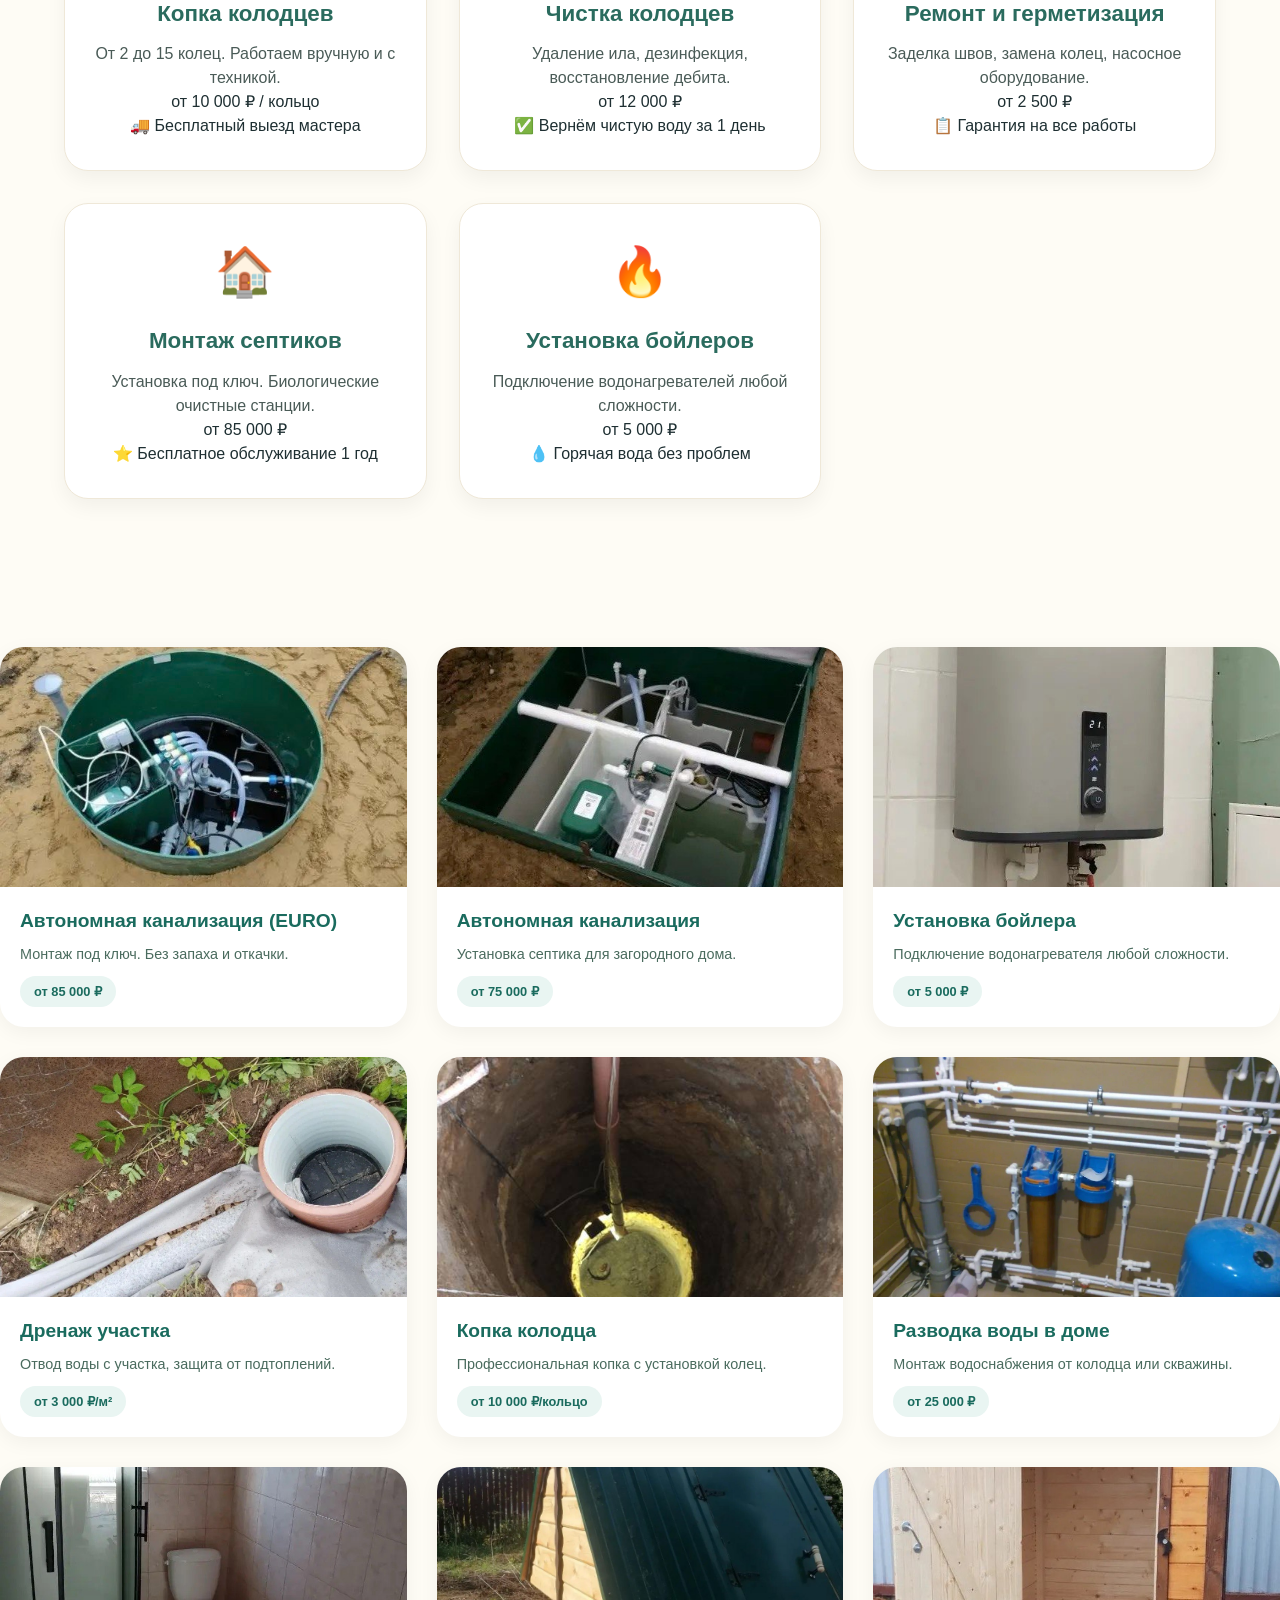
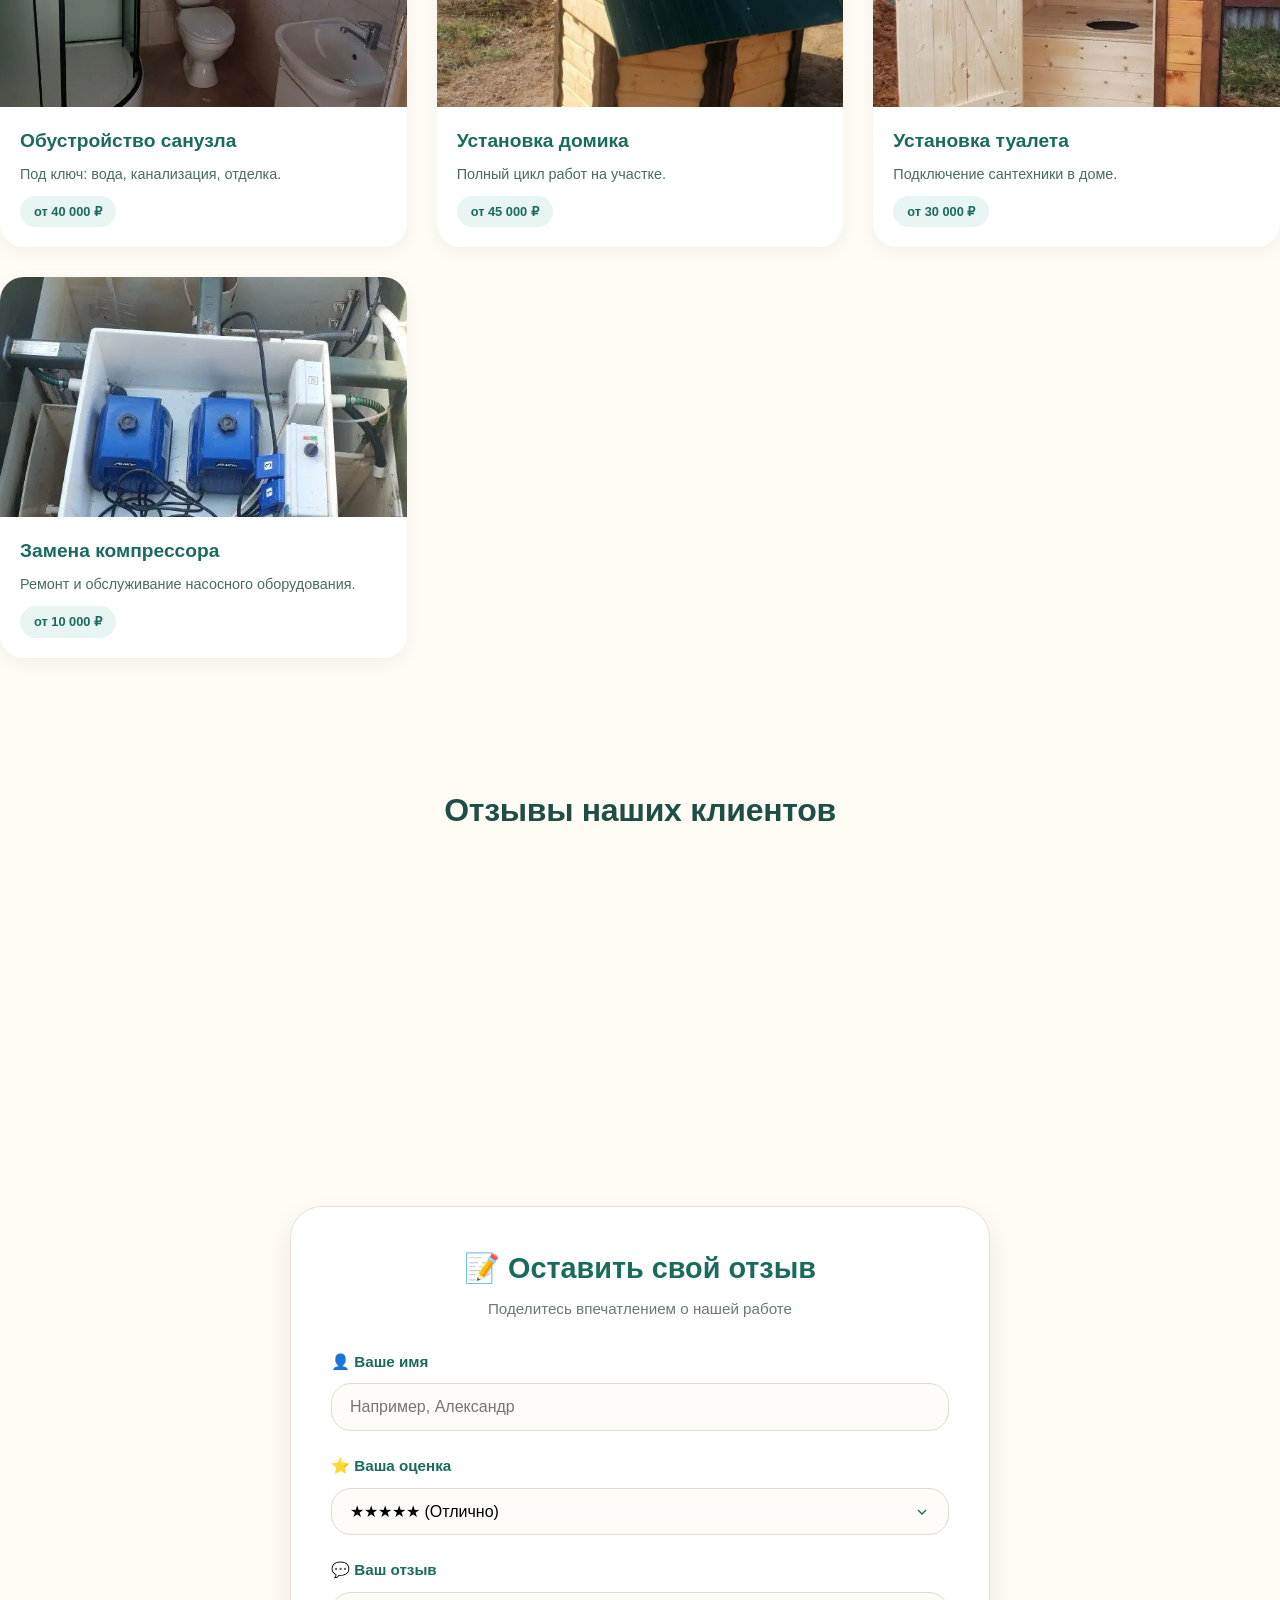
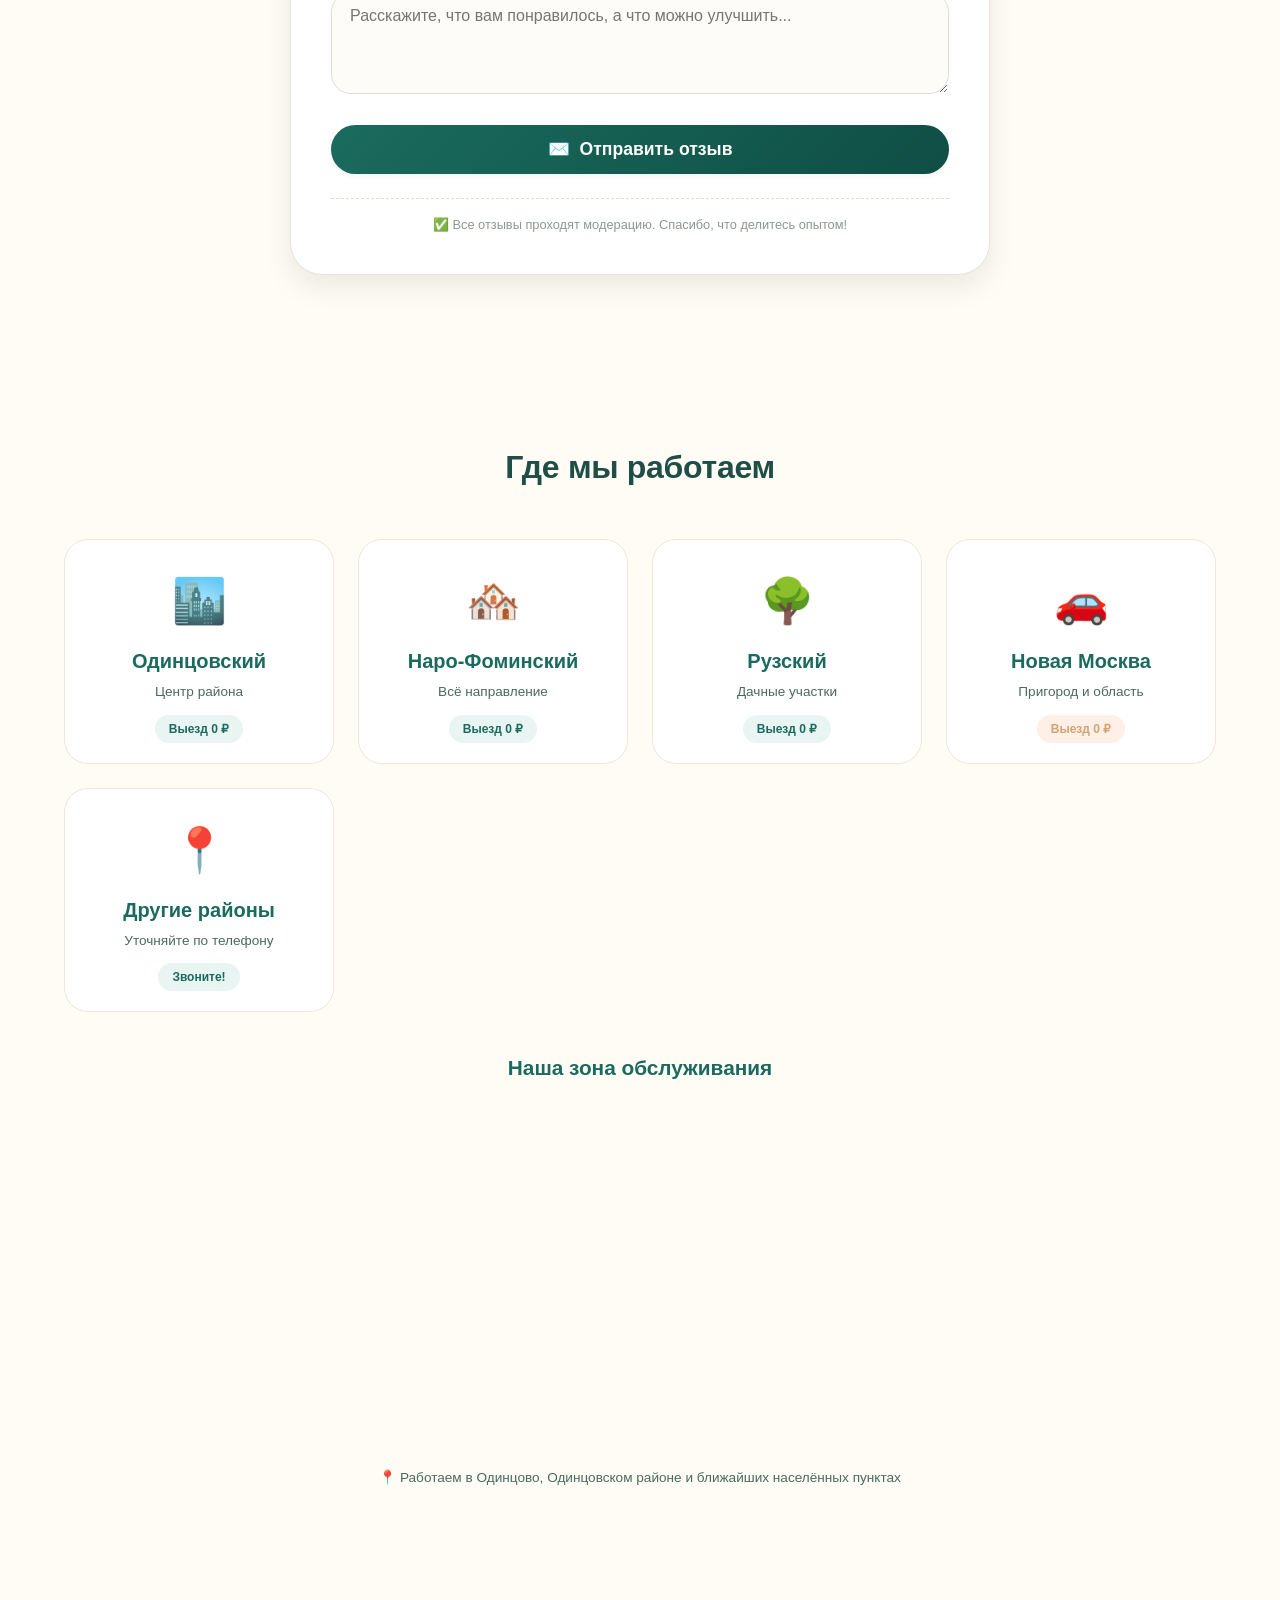
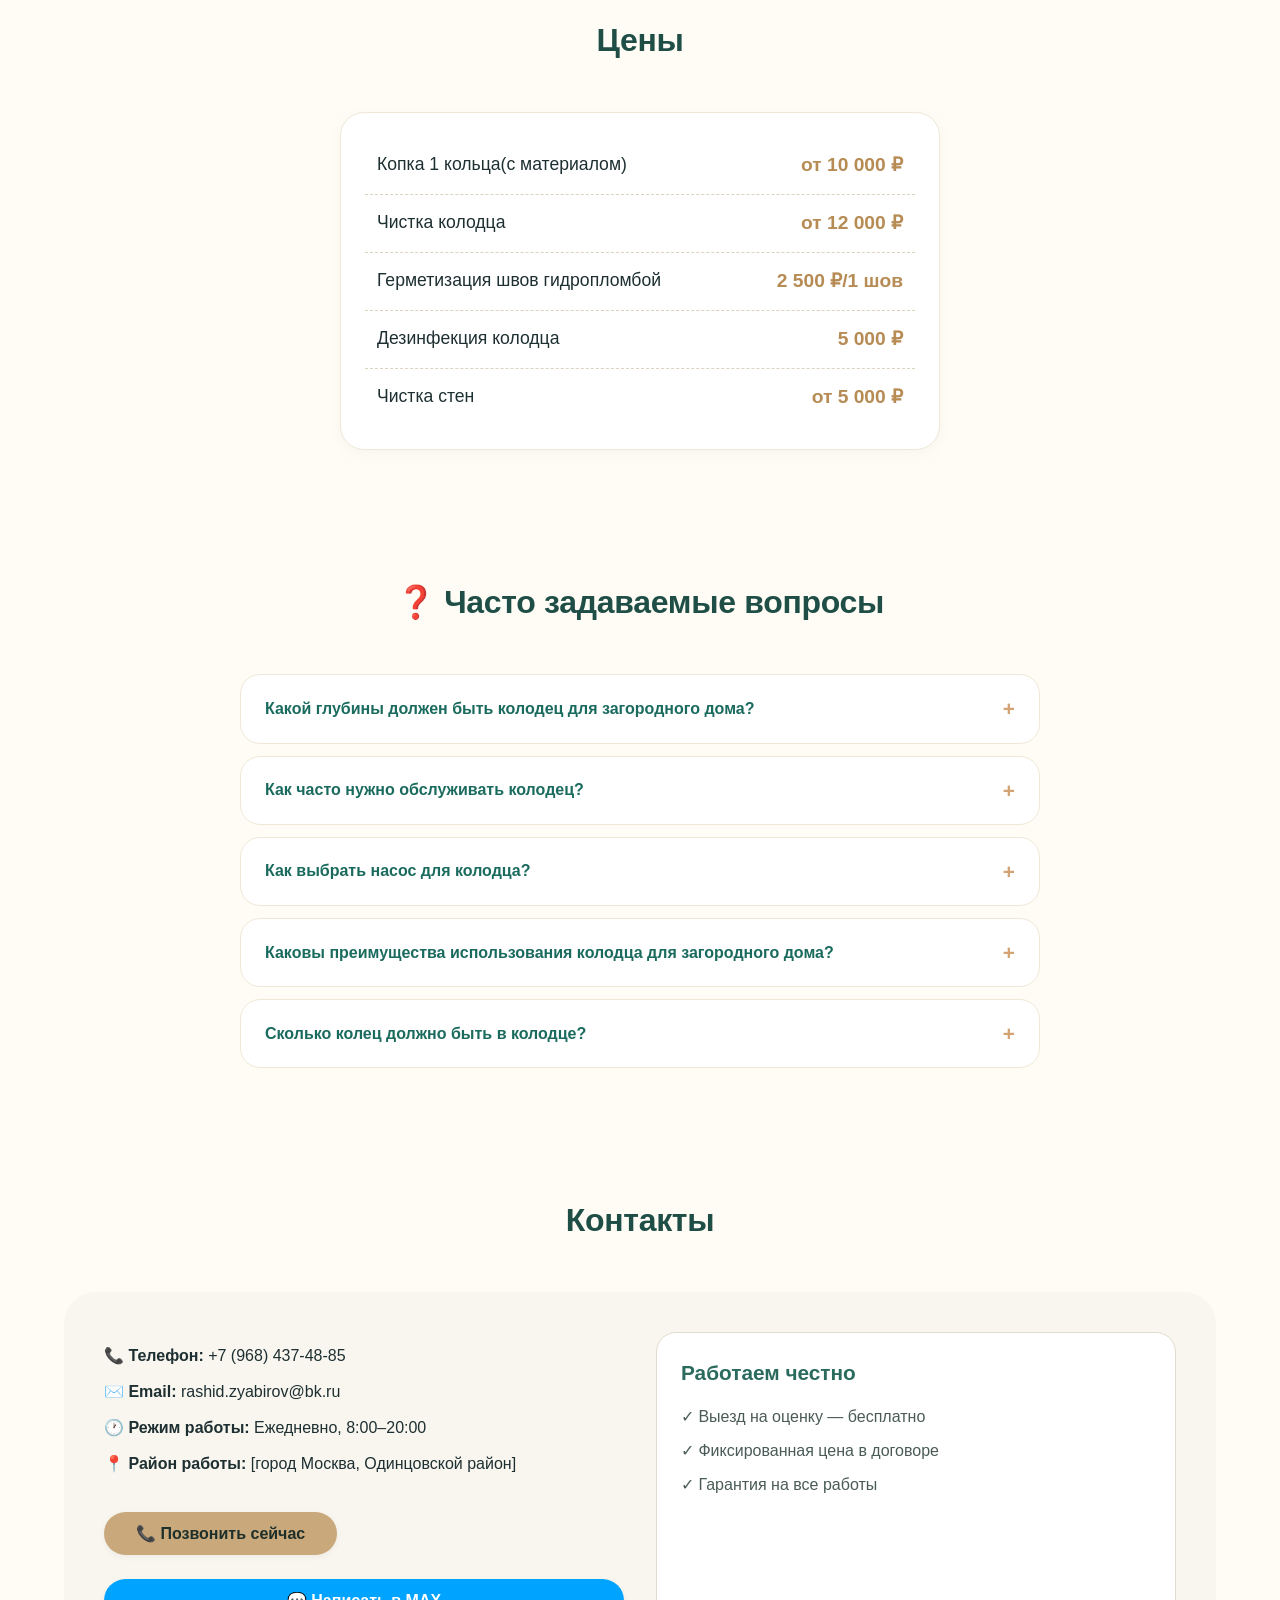
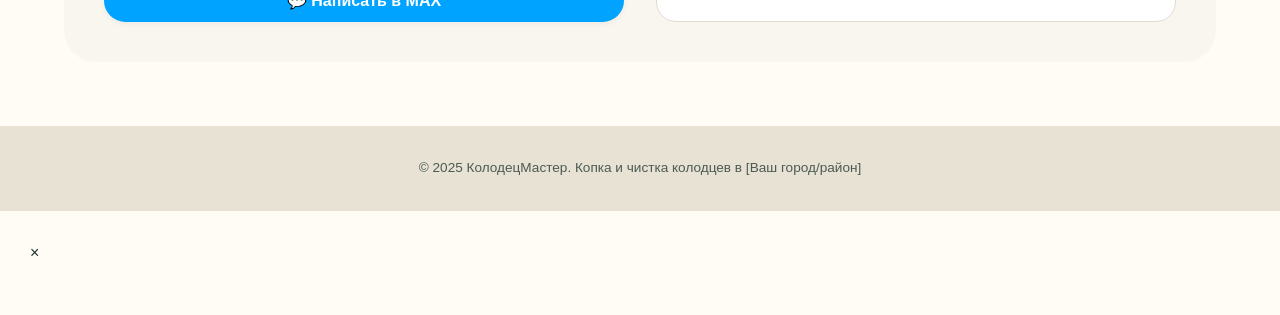
==== commit a6bb0bc7: "Update index.html" ====
--- a/index.html
+++ b/index.html
@@ -29,14 +29,13 @@
             <button class="btn" onclick="callNow()">📞 Заказать звонок</button>
         </div>
     </section>
-    <section id="about">
-           <section id="about">
+      <section id="about">
         <div class="container">
             <h2>О компании</h2>
             <div class="about-card">
                 <div class="about-icon">💧</div>
-                <p>Мы работаем в сфере <strong>водоснабжения и водоотведения</strong> уже <strong>18 лет</strong>. За это время мы научились делать всё качественно и надёжно.</p>
-                <p>Наши клиенты — это дачники и владельцы загородных домов в Одинцово и районе. Мы ценим каждого и делаем работу так, как хотели бы, чтобы сделали для нас самих.</p>
+                <p>Мы работаем в сфере <strong>водоснабжения и водоотведения</strong> уже <strong>18 лет</strong>.</p>
+                <p>Наши клиенты — это дачники и владельцы загородных домов в Одинцово и районе.</p>
                 <div class="about-stats">
                     <div class="stat">
                         <span class="stat-number">18+</span>
--- a/style.css
+++ b/style.css
@@ -1566,3 +1566,77 @@
         padding-left: 0;
     }
 }
+/* ===== БЛОК О КОМПАНИИ ===== */
+.about-card {
+    max-width: 900px;
+    margin: 0 auto;
+    background: white;
+    border-radius: 28px;
+    padding: 40px;
+    box-shadow: 0 8px 24px rgba(0,0,0,0.05);
+    border: 1px solid #efe8d8;
+    text-align: center;
+}
+
+.about-icon {
+    font-size: 48px;
+    margin-bottom: 20px;
+}
+
+.about-card p {
+    margin-bottom: 20px;
+    line-height: 1.6;
+    color: #2c3a35;
+}
+
+.about-stats {
+    display: flex;
+    justify-content: center;
+    gap: 40px;
+    margin: 30px 0;
+    flex-wrap: wrap;
+}
+
+.about-stats .stat {
+    text-align: center;
+}
+
+.about-stats .stat-number {
+    display: block;
+    font-size: 2rem;
+    font-weight: 700;
+    color: #1a6b5e;
+}
+
+.about-stats .stat-label {
+    font-size: 0.8rem;
+    color: #4a6b5e;
+}
+
+.about-list {
+    list-style: none;
+    padding: 0;
+    margin-top: 20px;
+    text-align: left;
+    display: inline-block;
+}
+
+.about-list li {
+    margin-bottom: 12px;
+    color: #2c3a35;
+}
+
+@media (max-width: 768px) {
+    .about-card {
+        padding: 24px 20px;
+        margin: 0 16px;
+    }
+    
+    .about-stats {
+        gap: 20px;
+    }
+    
+    .about-stats .stat-number {
+        font-size: 1.5rem;
+    }
+}
